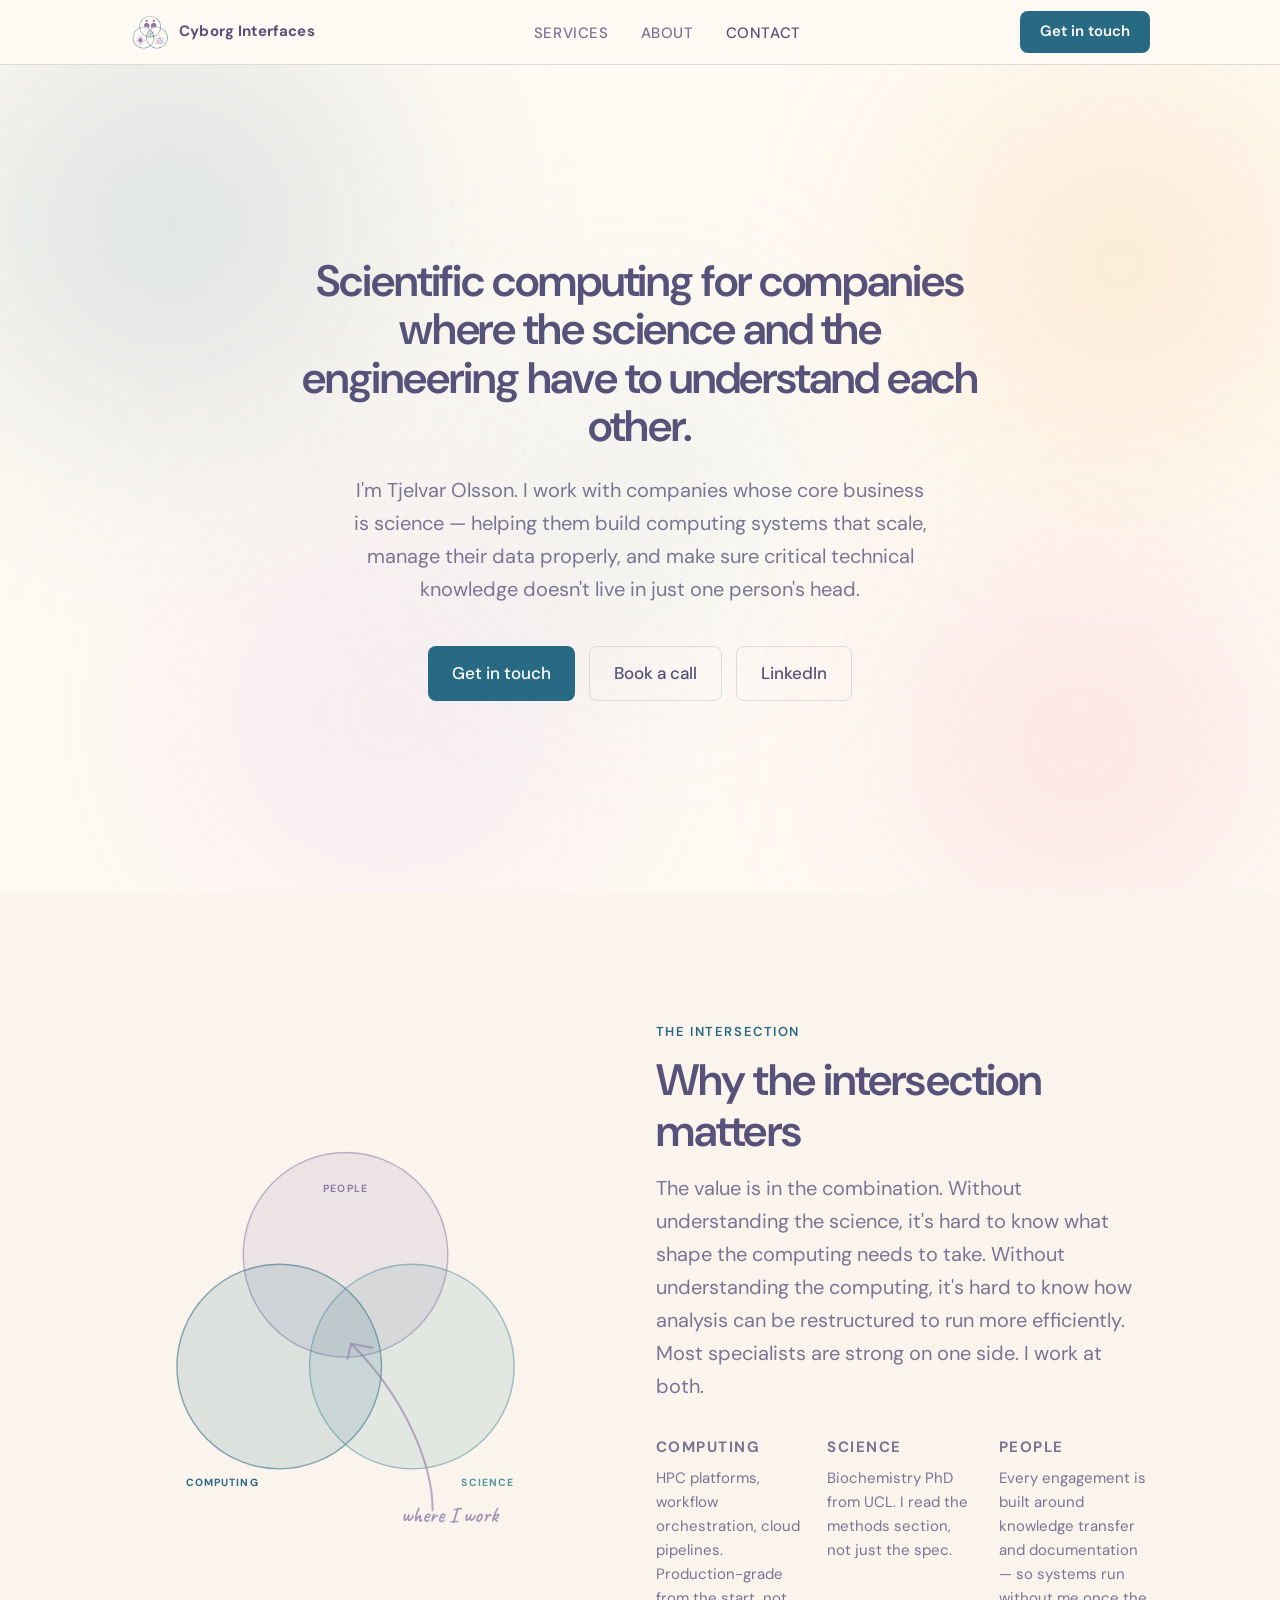
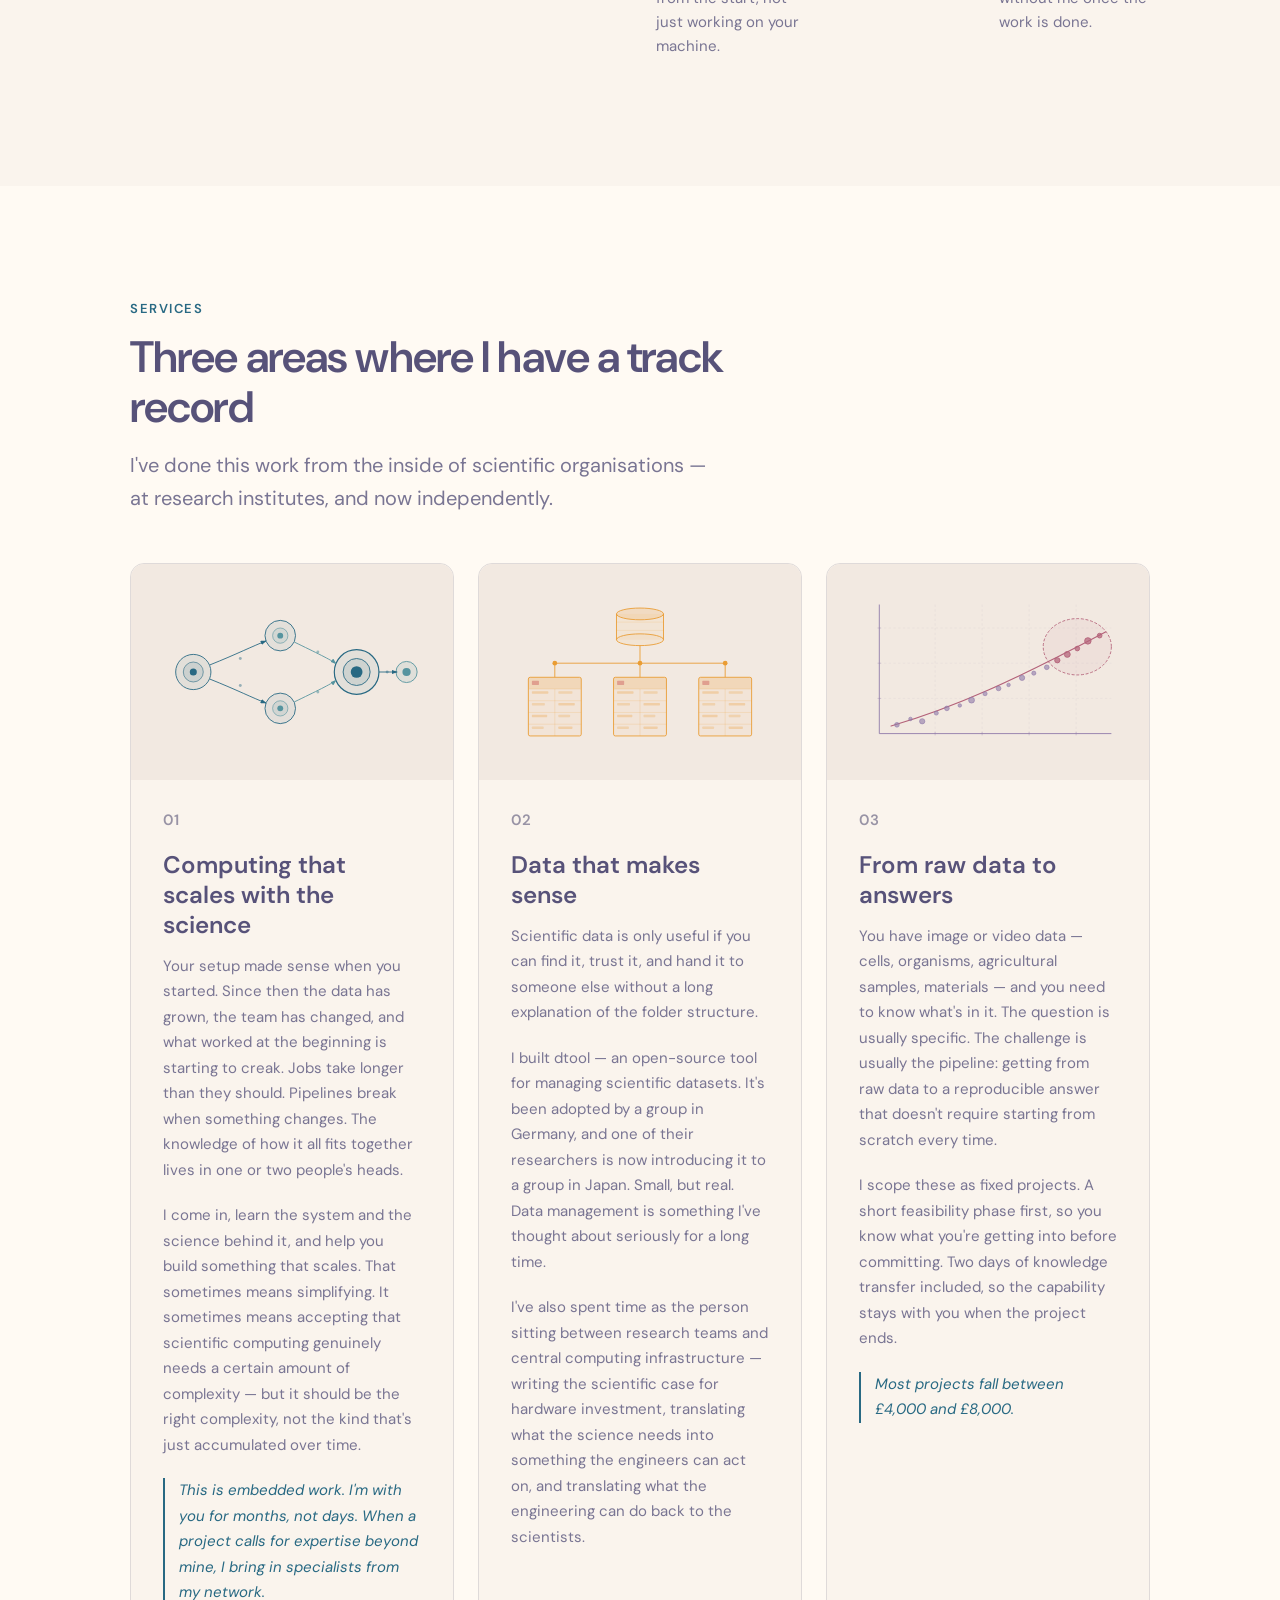
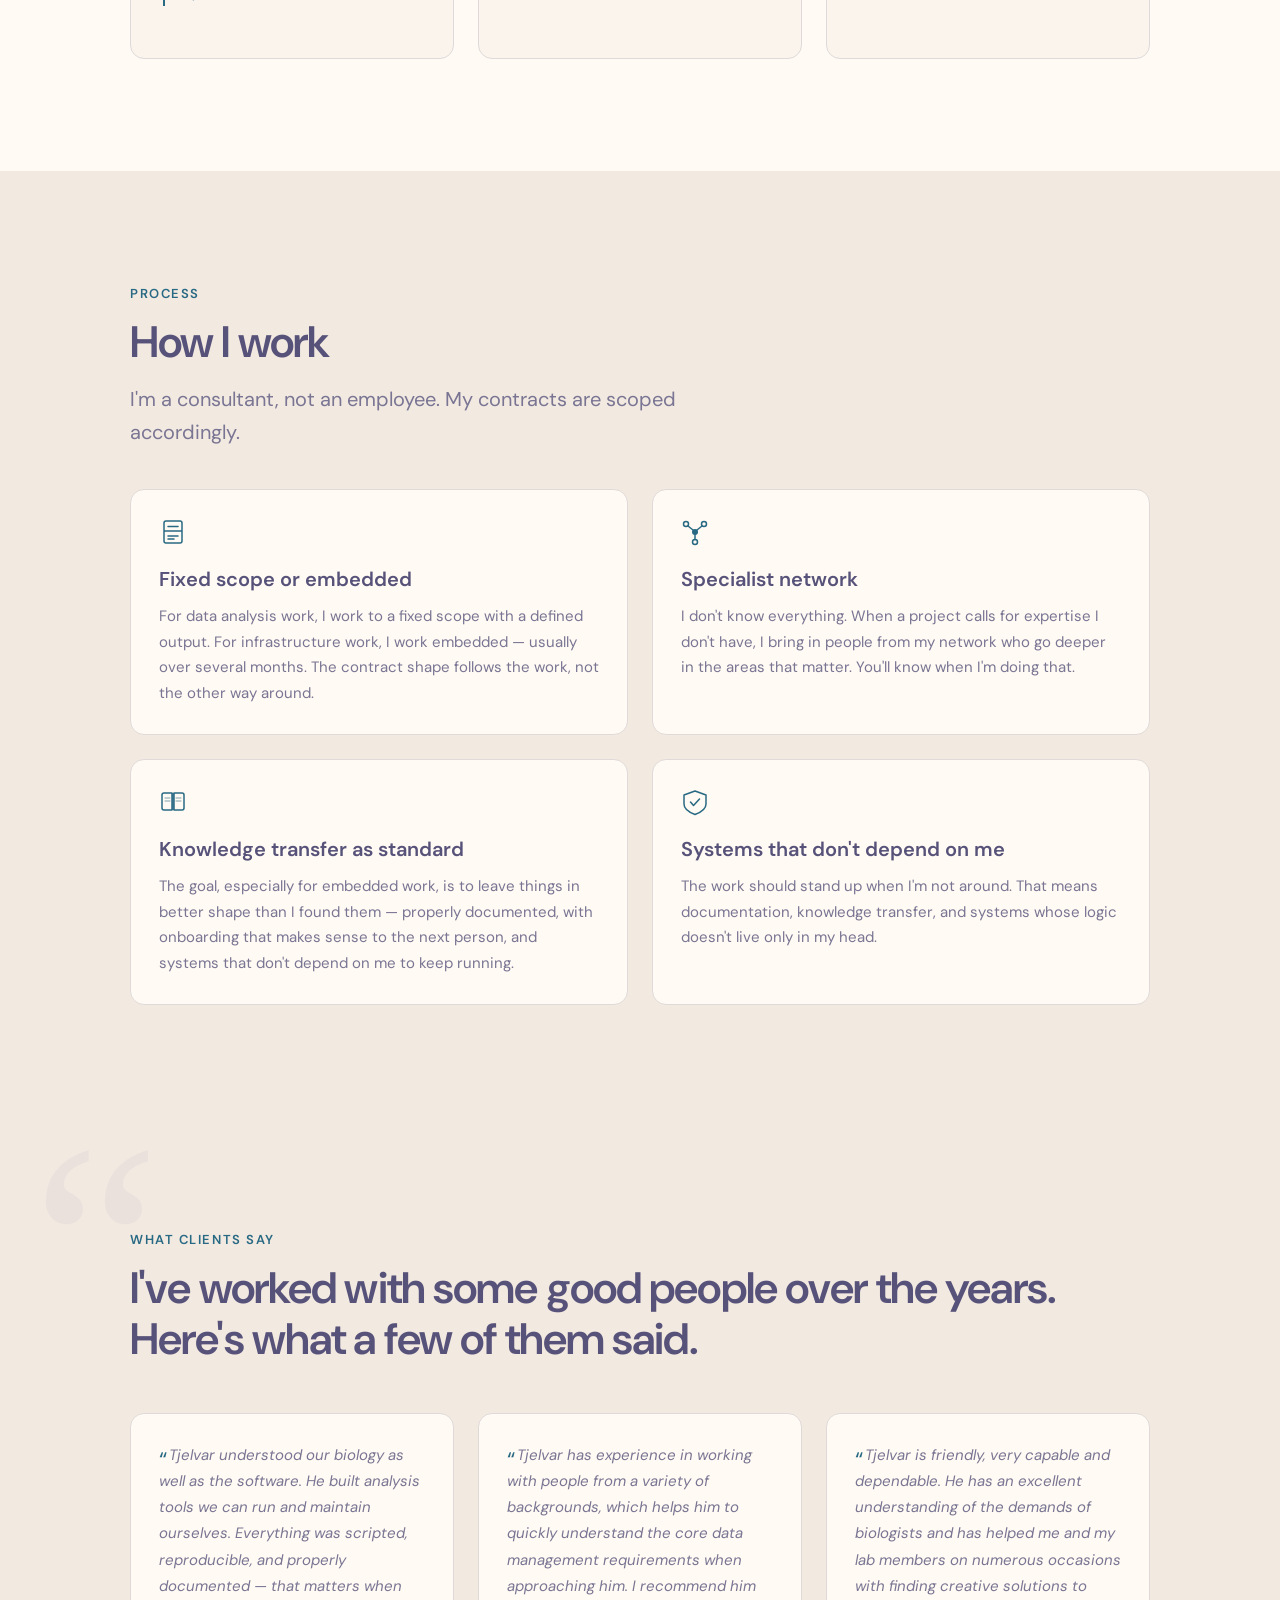
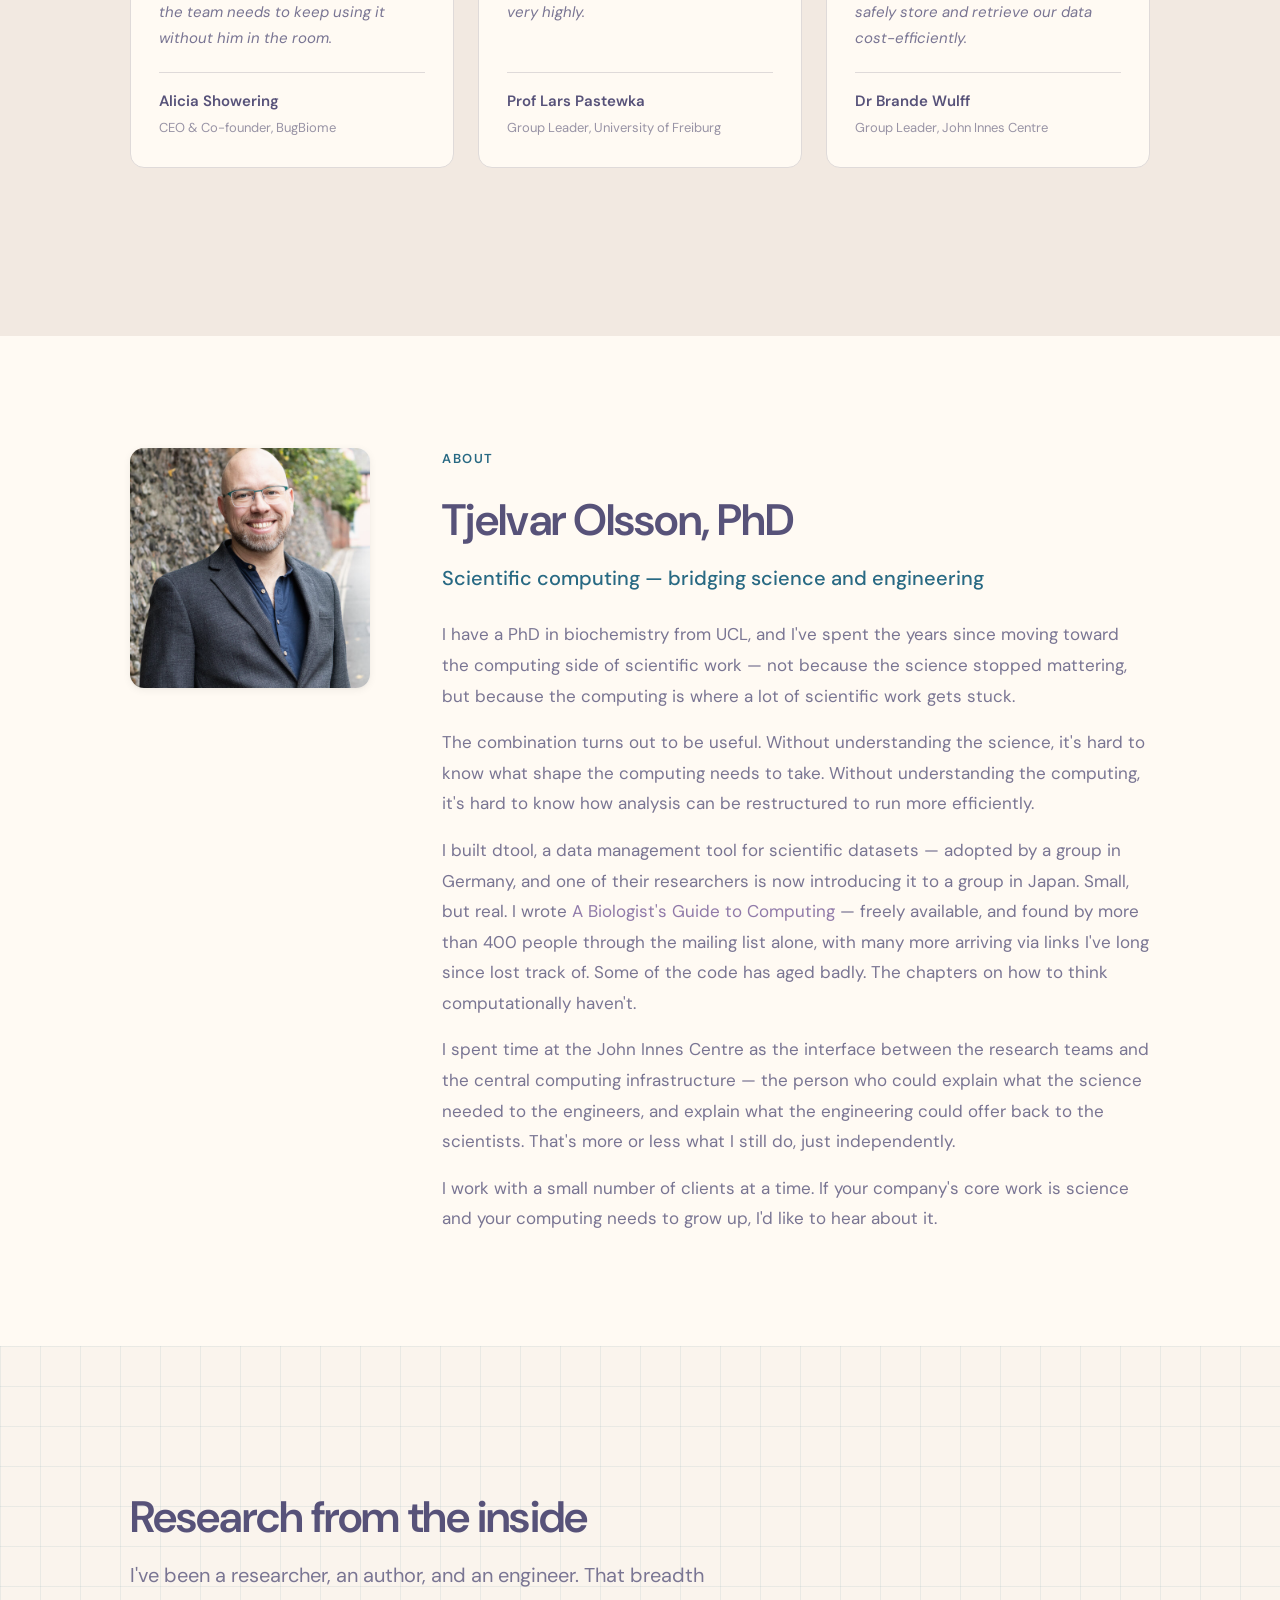
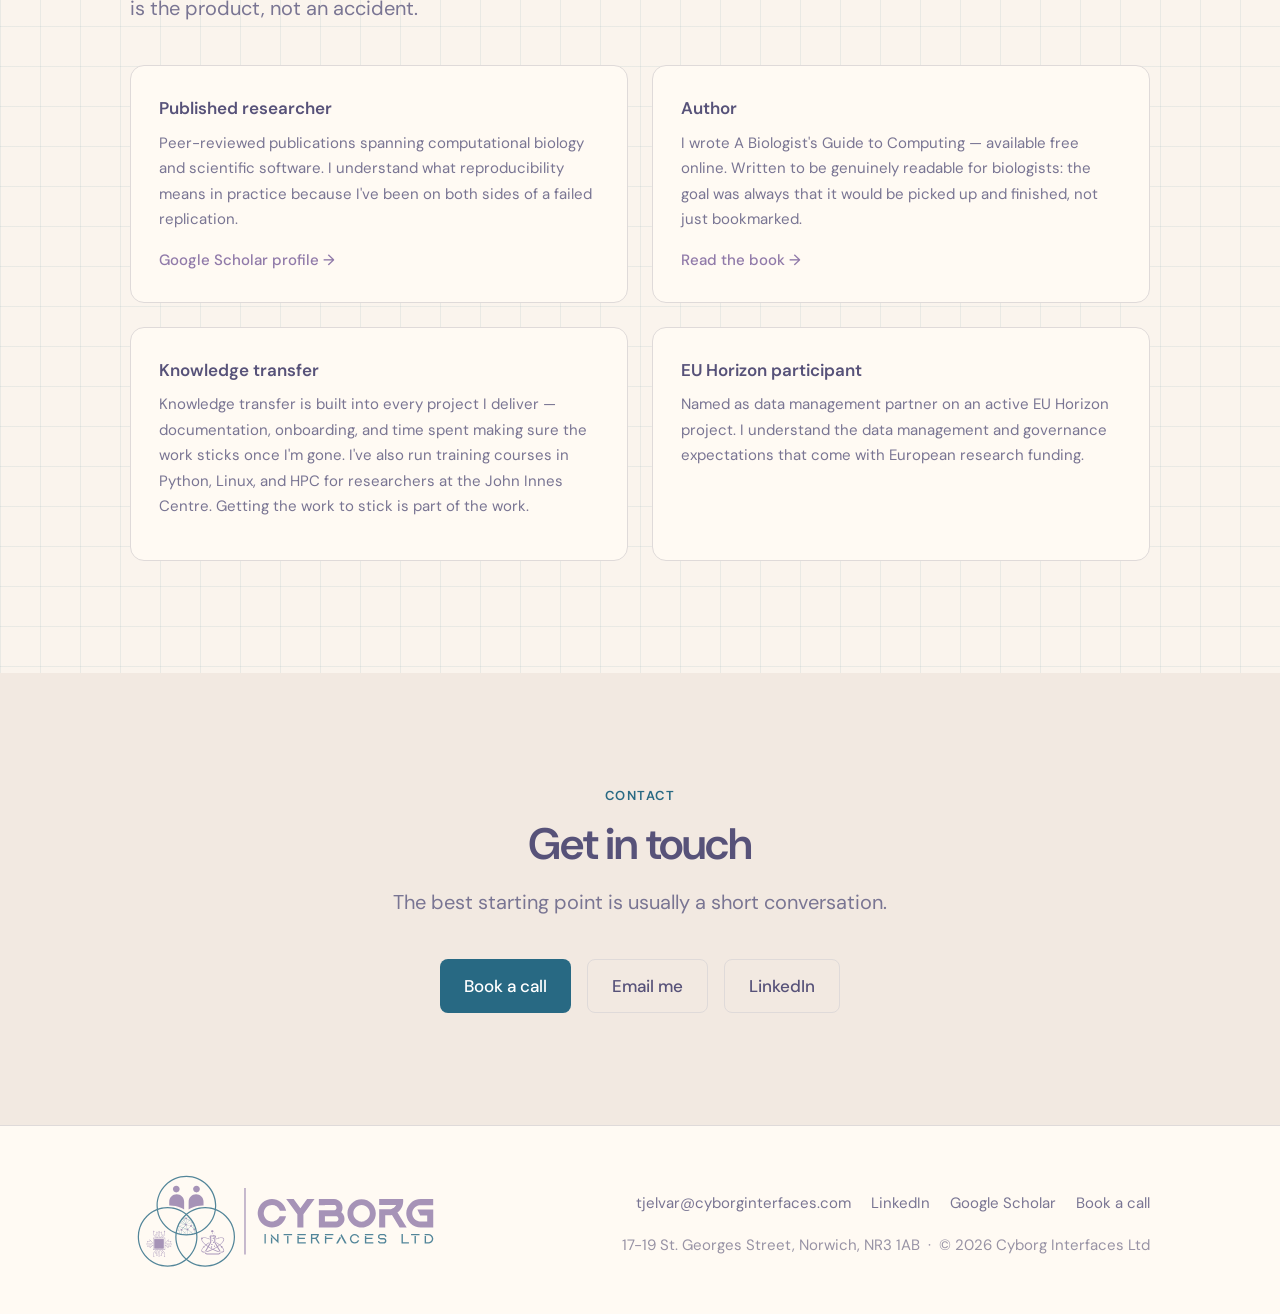
==== site/index.html @ 64146c79 "Initial commit: Cyborg Interfaces website" ====
<!DOCTYPE html>
<html lang="en">
<head>
  <meta charset="UTF-8">
  <meta name="viewport" content="width=device-width, initial-scale=1.0">
  <title>Cyborg Interfaces — Tjelvar Olsson</title>
  <meta name="description" content="Scientific computing for companies whose core business is science. I help you build systems that scale, manage your data properly, and keep critical technical knowledge out of just one person&#39;s head.">
  <link rel="stylesheet" href="style.css">
  <link rel="icon" href="assets/favicon.svg" type="image/svg+xml">
  <link rel="icon" href="assets/favicon.ico" sizes="32x32"><!-- ICO fallback for browsers that request /favicon.ico -->

  <!-- Gradient mesh hero styles -->
  <style>
    /* ── Blobs ─────────────────────────────────────────────── */
    .blob {
      position: absolute;
      border-radius: 50%;
      filter: blur(100px);
      opacity: 0.22;
      pointer-events: none;
      will-change: transform;
    }

    @media (prefers-color-scheme: dark) {
      .blob { opacity: 0.48; filter: blur(90px); }
    }

    .blob-pine {
      width: 700px; height: 600px;
      top: -140px; left: -180px;
      background: radial-gradient(circle at center, #31748f 0%, transparent 68%);
      animation: blob-pine 22s ease-in-out infinite;
    }
    .blob-gold {
      width: 600px; height: 560px;
      top: -80px; right: -140px;
      background: radial-gradient(circle at center, #ea9d34 0%, transparent 68%);
      animation: blob-gold 28s ease-in-out infinite;
    }
    .blob-iris {
      width: 660px; height: 600px;
      bottom: -120px; left: 60px;
      background: radial-gradient(circle at center, #c4a7e7 0%, transparent 68%);
      animation: blob-iris 19s ease-in-out infinite;
    }
    .blob-foam {
      width: 500px; height: 460px;
      top: 50%; left: 50%;
      transform: translate(-50%, -50%);
      background: radial-gradient(circle at center, #9ccfd8 0%, transparent 68%);
      animation: blob-foam 15s ease-in-out infinite;
    }
    .blob-love {
      width: 560px; height: 500px;
      bottom: -100px; right: -80px;
      background: radial-gradient(circle at center, #eb6f92 0%, transparent 68%);
      animation: blob-love 32s ease-in-out infinite;
    }

    @keyframes blob-pine {
      0%,100% { transform: translate(  0%,   0%); }
      25%      { transform: translate( 18%,  22%); }
      50%      { transform: translate( 38%,   8%); }
      75%      { transform: translate( 12%,  32%); }
    }
    @keyframes blob-gold {
      0%,100% { transform: translate(  0%,   0%); }
      33%      { transform: translate(-22%,  28%); }
      66%      { transform: translate(  8%,  42%); }
    }
    @keyframes blob-iris {
      0%,100% { transform: translate(  0%,   0%); }
      30%      { transform: translate( 20%, -18%); }
      60%      { transform: translate( 40%, -30%); }
      80%      { transform: translate( 10%, -10%); }
    }
    @keyframes blob-foam {
      0%,100% { transform: translate(-50%, -50%); }
      20%      { transform: translate(-32%, -62%); }
      40%      { transform: translate(-58%, -40%); }
      60%      { transform: translate(-44%, -66%); }
      80%      { transform: translate(-62%, -52%); }
    }
    @keyframes blob-love {
      0%,100% { transform: translate(  0%,   0%); }
      35%      { transform: translate(-28%, -12%); }
      65%      { transform: translate(-10%, -38%); }
    }

    @media (prefers-reduced-motion: reduce) {
      .blob { animation: none; }
    }

    @media (max-width: 600px) {
      .blob { filter: blur(60px); }
      .blob-pine, .blob-gold, .blob-iris,
      .blob-love { width: 360px; height: 320px; }
      .blob-foam  { width: 280px; height: 260px; }
    }

    /* ── Hero layout override: centered, full-height ────────── */
    .hero--mesh {
      min-height: 92vh;
      padding-block: clamp(6rem, 14vw, 10rem);
      display: flex;
      align-items: center;
    }

    .hero--mesh .hero__inner {
      max-width: 680px;
      margin-inline: auto;
      text-align: center;
      position: relative;
      z-index: 1;
    }

    .hero--mesh .hero__heading {
      font-size: var(--text-3xl);
    }

    .hero--mesh .hero__sub {
      margin-inline: auto;
    }

    .hero--mesh .hero__actions {
      justify-content: center;
    }
  </style>
</head>
<body>

  <header class="nav">
    <div class="container">
      <nav class="nav__inner" aria-label="Main navigation">

        <a class="nav__logo" href="#home" aria-label="Cyborg Interfaces — home">
          <picture>
            <source srcset="assets/logo-mark-dark.svg" media="(prefers-color-scheme: dark)">
            <img src="assets/logo-mark-light.svg" alt="" aria-hidden="true" height="36">
          </picture>
          <span class="nav__logo-text">Cyborg Interfaces</span>
        </a>

        <button class="nav__toggle" id="nav-toggle"
                aria-label="Toggle navigation" aria-expanded="false"
                aria-controls="nav-links">
          <span></span><span></span><span></span>
        </button>

        <ul class="nav__links" id="nav-links">
          <li><a href="#services">Services</a></li>
          <li><a href="#about">About</a></li>
          <li><a href="#contact">Contact</a></li>
        </ul>

        <a class="nav__cta" href="mailto:tjelvar@cyborginterfaces.com">Get in touch</a>
      </nav>
    </div>
  </header>

  <main>

    <!-- ── Hero (gradient mesh) ──────────────────────────────── -->
    <section class="hero hero--mesh" id="home">
      <div class="blob blob-pine"  aria-hidden="true"></div>
      <div class="blob blob-gold"  aria-hidden="true"></div>
      <div class="blob blob-iris"  aria-hidden="true"></div>
      <div class="blob blob-foam"  aria-hidden="true"></div>
      <div class="blob blob-love"  aria-hidden="true"></div>

      <div class="container">
        <div class="hero__inner">
          <h1 class="hero__heading">Scientific computing for companies where the science and the engineering have to understand each other.</h1>
          <p class="hero__sub">I&#39;m Tjelvar Olsson. I work with companies whose core business is science — helping them build computing systems that scale, manage their data properly, and make sure critical technical knowledge doesn&#39;t live in just one person&#39;s head.</p>
          <div class="hero__actions">
            <a href="mailto:tjelvar@cyborginterfaces.com" class="btn btn--primary">Get in touch</a>
            <a href="https://calendly.com/tjelvar-olsson/intro-call" class="btn btn--outline">Book a call</a>
            <a href="https://www.linkedin.com/in/tjelvarolsson/" class="btn btn--outline">LinkedIn</a>
          </div>
        </div>
      </div>
    </section>

    <!-- ── Intersection ───────────────────────────────────────── -->
    <section class="intersection" id="why">
      <div class="container">
        <div class="intersection__layout">

          <div class="venn-wrap" data-reveal>
            <svg class="venn" viewBox="0 0 380 415"
                 xmlns="http://www.w3.org/2000/svg" aria-hidden="true">
              <circle cx="180" cy="118" r="108"
                      fill="var(--iris)" fill-opacity="0.14"
                      stroke="var(--iris)" stroke-width="1.5" stroke-opacity="0.55"/>
              <circle cx="110" cy="236" r="108"
                      fill="var(--pine)" fill-opacity="0.14"
                      stroke="var(--pine)" stroke-width="1.5" stroke-opacity="0.55"/>
              <circle cx="250" cy="236" r="108"
                      fill="var(--foam)" fill-opacity="0.14"
                      stroke="var(--foam)" stroke-width="1.5" stroke-opacity="0.55"/>
              <text x="180" y="52" text-anchor="middle"
                    font-family="DM Sans, system-ui, sans-serif"
                    font-size="11" font-weight="700" letter-spacing="0.1em"
                    fill="var(--iris)">PEOPLE</text>
              <text x="50" y="362" text-anchor="middle"
                    font-family="DM Sans, system-ui, sans-serif"
                    font-size="11" font-weight="700" letter-spacing="0.1em"
                    fill="var(--pine)">COMPUTING</text>
              <text x="330" y="362" text-anchor="middle"
                    font-family="DM Sans, system-ui, sans-serif"
                    font-size="11" font-weight="700" letter-spacing="0.1em"
                    fill="var(--foam)">SCIENCE</text>
              <!-- hand-drawn annotation -->
              <text x="290" y="400" text-anchor="middle"
                    font-family="Caveat, cursive" font-size="23" font-weight="600"
                    fill="var(--iris)" opacity="0.8">where I work</text>
              <!-- arrow shaft: cubic bezier from near the text to the intersection -->
              <!-- M = start point (near text), C = two control points then end point (intersection tip) -->
              <path d="M 272,388 C 272,338 242,268 186,212"
                    fill="none" stroke="var(--iris)" stroke-width="2.2"
                    stroke-linecap="round" opacity="0.6"/>
              <!-- arrowhead: single connected stroke, left-wing → tip → right-wing -->
              <!-- tip is the middle point (186,212) — same as shaft end point above -->
              <!-- left wing:  first point  (200,228) — adjust x/y to rotate that wing -->
              <!-- right wing: third point  (172,228) — adjust x/y to rotate that wing -->
              <path d="M 208,216 L 186,212 L 182,228"
                    fill="none" stroke="var(--iris)" stroke-width="2.2"
                    stroke-linecap="round" stroke-linejoin="round" opacity="0.6"/>
            </svg>
          </div>

          <div class="intersection__text">
            <span class="section-label" data-reveal>The intersection</span>
            <h2 class="section-heading" data-reveal data-delay="100">Why the intersection matters</h2>
            <p class="section-sub" data-reveal data-delay="200">The value is in the combination. Without understanding the science, it&#39;s hard to know what shape the computing needs to take. Without understanding the computing, it&#39;s hard to know how analysis can be restructured to run more efficiently. Most specialists are strong on one side. I work at both.</p>
            <div class="circles-grid" data-reveal data-delay="300">
              <div class="circle-item">
                <p class="circle-item__label circle-item__label--computing">Computing</p>
                <p>HPC platforms, workflow orchestration, cloud pipelines. Production-grade from the start, not just working on your machine.</p>
              </div>
              <div class="circle-item">
                <p class="circle-item__label circle-item__label--science">Science</p>
                <p>Biochemistry PhD from UCL. I read the methods section, not just the spec.</p>
              </div>
              <div class="circle-item">
                <p class="circle-item__label circle-item__label--people">People</p>
                <p>Every engagement is built around knowledge transfer and documentation — so systems run without me once the work is done.</p>
              </div>
            </div>
          </div>

        </div>
      </div>
    </section>

    <!-- ── Services: pillars ─────────────────────────────────── -->
    <section class="pillars" id="services">
      <div class="container">
        <div class="pillars__intro">
          <span class="section-label" data-reveal>Services</span>
          <h2 class="section-heading" data-reveal data-delay="100">Three areas where I have a track record</h2>
          <p class="section-sub" data-reveal data-delay="200">I&#39;ve done this work from the inside of scientific organisations — at research institutes, and now independently.</p>
        </div>

        <div class="pillars__grid">
          <div class="pillar-card" data-reveal>
            <div class="pillar-card__illustration" aria-hidden="true">
              <img src="images/pillar-workflows.svg" alt="">
            </div>
            <p class="pillar-card__number">01</p>
            <h3 class="pillar-card__title">Computing that scales with the science</h3>
            <p class="pillar-card__body">Your setup made sense when you started. Since then the data has grown, the team has changed, and what worked at the beginning is starting to creak. Jobs take longer than they should. Pipelines break when something changes. The knowledge of how it all fits together lives in one or two people&#39;s heads.</p>
            <p class="pillar-card__body">I come in, learn the system and the science behind it, and help you build something that scales. That sometimes means simplifying. It sometimes means accepting that scientific computing genuinely needs a certain amount of complexity — but it should be the right complexity, not the kind that&#39;s just accumulated over time.</p>
            <p class="pillar-card__body pillar-card__note">This is embedded work. I&#39;m with you for months, not days. When a project calls for expertise beyond mine, I bring in specialists from my network.</p>
          </div>

          <div class="pillar-card" data-reveal data-delay="100">
            <div class="pillar-card__illustration" aria-hidden="true">
              <img src="images/pillar-data.svg" alt="">
            </div>
            <p class="pillar-card__number">02</p>
            <h3 class="pillar-card__title">Data that makes sense</h3>
            <p class="pillar-card__body">Scientific data is only useful if you can find it, trust it, and hand it to someone else without a long explanation of the folder structure.</p>
            <p class="pillar-card__body">I built dtool — an open-source tool for managing scientific datasets. It&#39;s been adopted by a group in Germany, and one of their researchers is now introducing it to a group in Japan. Small, but real. Data management is something I&#39;ve thought about seriously for a long time.</p>
            <p class="pillar-card__body">I&#39;ve also spent time as the person sitting between research teams and central computing infrastructure — writing the scientific case for hardware investment, translating what the science needs into something the engineers can act on, and translating what the engineering can do back to the scientists.</p>
          </div>

          <div class="pillar-card" data-reveal data-delay="200">
            <div class="pillar-card__illustration" aria-hidden="true">
              <img src="images/pillar-analysis.svg" alt="">
            </div>
            <p class="pillar-card__number">03</p>
            <h3 class="pillar-card__title">From raw data to answers</h3>
            <p class="pillar-card__body">You have image or video data — cells, organisms, agricultural samples, materials — and you need to know what&#39;s in it. The question is usually specific. The challenge is usually the pipeline: getting from raw data to a reproducible answer that doesn&#39;t require starting from scratch every time.</p>
            <p class="pillar-card__body">I scope these as fixed projects. A short feasibility phase first, so you know what you&#39;re getting into before committing. Two days of knowledge transfer included, so the capability stays with you when the project ends.</p>
            <p class="pillar-card__body pillar-card__note">Most projects fall between £4,000 and £8,000.</p>
          </div>
        </div>
      </div>
    </section>

    <!-- ── How I work ─────────────────────────────────────────── -->
    <section class="how-i-work">
      <div class="container">
        <span class="section-label" data-reveal>Process</span>
        <h2 class="section-heading" data-reveal data-delay="100">How I work</h2>
        <p class="section-sub" data-reveal data-delay="150">I&#39;m a consultant, not an employee. My contracts are scoped accordingly.</p>
        <div class="how-i-work__grid">
          <div class="work-item" data-reveal>
            <svg class="work-item__icon" viewBox="0 0 28 28" xmlns="http://www.w3.org/2000/svg" aria-hidden="true">
              <rect x="5" y="3" width="18" height="22" rx="2" fill="none" stroke="currentColor" stroke-width="1.5"/>
              <line x1="5" y1="13" x2="23" y2="13" stroke="currentColor" stroke-width="1.5"/>
              <line x1="9" y1="8.5" x2="19" y2="8.5" stroke="currentColor" stroke-width="1.5" stroke-linecap="round"/>
              <line x1="9" y1="18" x2="19" y2="18" stroke="currentColor" stroke-width="1.5" stroke-linecap="round"/>
              <line x1="9" y1="21" x2="15" y2="21" stroke="currentColor" stroke-width="1.5" stroke-linecap="round"/>
            </svg>
            <h3 class="work-item__title">Fixed scope or embedded</h3>
            <p>For data analysis work, I work to a fixed scope with a defined output. For infrastructure work, I work embedded — usually over several months. The contract shape follows the work, not the other way around.</p>
          </div>
          <div class="work-item" data-reveal data-delay="100">
            <svg class="work-item__icon" viewBox="0 0 28 28" xmlns="http://www.w3.org/2000/svg" aria-hidden="true">
              <circle cx="14" cy="14" r="3" fill="currentColor"/>
              <circle cx="5" cy="6" r="2.5" fill="none" stroke="currentColor" stroke-width="1.5"/>
              <circle cx="23" cy="6" r="2.5" fill="none" stroke="currentColor" stroke-width="1.5"/>
              <circle cx="14" cy="24" r="2.5" fill="none" stroke="currentColor" stroke-width="1.5"/>
              <line x1="7" y1="8" x2="12" y2="12" stroke="currentColor" stroke-width="1.5" stroke-linecap="round"/>
              <line x1="21" y1="8" x2="16" y2="12" stroke="currentColor" stroke-width="1.5" stroke-linecap="round"/>
              <line x1="14" y1="17" x2="14" y2="21.5" stroke="currentColor" stroke-width="1.5" stroke-linecap="round"/>
            </svg>
            <h3 class="work-item__title">Specialist network</h3>
            <p>I don&#39;t know everything. When a project calls for expertise I don&#39;t have, I bring in people from my network who go deeper in the areas that matter. You&#39;ll know when I&#39;m doing that.</p>
          </div>
          <div class="work-item" data-reveal data-delay="200">
            <svg class="work-item__icon" viewBox="0 0 28 28" xmlns="http://www.w3.org/2000/svg" aria-hidden="true">
              <path d="M3 7C3 5.9 3.9 5 5 5L13 5L13 22L5 22C3.9 22 3 21.1 3 20Z" fill="none" stroke="currentColor" stroke-width="1.5" stroke-linejoin="round"/>
              <path d="M15 5L23 5C24.1 5 25 5.9 25 7L25 20C25 21.1 24.1 22 23 22L15 22Z" fill="none" stroke="currentColor" stroke-width="1.5" stroke-linejoin="round"/>
              <line x1="14" y1="5" x2="14" y2="22" stroke="currentColor" stroke-width="1.5"/>
              <line x1="6" y1="10" x2="11" y2="10" stroke="currentColor" stroke-width="1" stroke-linecap="round" opacity="0.6"/>
              <line x1="6" y1="13" x2="11" y2="13" stroke="currentColor" stroke-width="1" stroke-linecap="round" opacity="0.6"/>
              <line x1="17" y1="10" x2="22" y2="10" stroke="currentColor" stroke-width="1" stroke-linecap="round" opacity="0.6"/>
              <line x1="17" y1="13" x2="22" y2="13" stroke="currentColor" stroke-width="1" stroke-linecap="round" opacity="0.6"/>
            </svg>
            <h3 class="work-item__title">Knowledge transfer as standard</h3>
            <p>The goal, especially for embedded work, is to leave things in better shape than I found them — properly documented, with onboarding that makes sense to the next person, and systems that don&#39;t depend on me to keep running.</p>
          </div>
          <div class="work-item" data-reveal data-delay="300">
            <svg class="work-item__icon" viewBox="0 0 28 28" xmlns="http://www.w3.org/2000/svg" aria-hidden="true">
              <path d="M14 3L25 7L25 16C25 21 19.5 24.5 14 26.5C8.5 24.5 3 21 3 16L3 7Z" fill="none" stroke="currentColor" stroke-width="1.5" stroke-linejoin="round"/>
              <path d="M9.5 14L12.5 17.5L18.5 11" fill="none" stroke="currentColor" stroke-width="1.5" stroke-linecap="round" stroke-linejoin="round"/>
            </svg>
            <h3 class="work-item__title">Systems that don&#39;t depend on me</h3>
            <p>The work should stand up when I&#39;m not around. That means documentation, knowledge transfer, and systems whose logic doesn&#39;t live only in my head.</p>
          </div>
        </div>
      </div>
    </section>

    <!-- ── Testimonials ───────────────────────────────────────── -->
    <section class="testimonials" id="testimonials">
      <div class="container">
        <span class="section-label" data-reveal>What clients say</span>
        <h2 class="section-heading" data-reveal data-delay="100">I&#39;ve worked with some good people over the years. Here&#39;s what a few of them said.</h2>

        <div class="testimonials__grid">
          <div class="testimonial-card" data-reveal>
            <p class="testimonial-card__quote">Tjelvar understood our biology as well as the software. He built analysis tools we can run and maintain ourselves. Everything was scripted, reproducible, and properly documented — that matters when the team needs to keep using it without him in the room.</p>
            <div class="testimonial-card__attribution">
              <strong>Alicia Showering</strong>
              <span>CEO &amp; Co-founder, BugBiome</span>
            </div>
          </div>
          <div class="testimonial-card" data-reveal data-delay="100">
            <p class="testimonial-card__quote">Tjelvar has experience in working with people from a variety of backgrounds, which helps him to quickly understand the core data management requirements when approaching him. I recommend him very highly.</p>
            <div class="testimonial-card__attribution">
              <strong>Prof Lars Pastewka</strong>
              <span>Group Leader, University of Freiburg</span>
            </div>
          </div>
          <div class="testimonial-card" data-reveal data-delay="200">
            <p class="testimonial-card__quote">Tjelvar is friendly, very capable and dependable. He has an excellent understanding of the demands of biologists and has helped me and my lab members on numerous occasions with finding creative solutions to safely store and retrieve our data cost-efficiently.</p>
            <div class="testimonial-card__attribution">
              <strong>Dr Brande Wulff</strong>
              <span>Group Leader, John Innes Centre</span>
            </div>
          </div>
        </div>

      </div>
    </section>

    <!-- ── About ─────────────────────────────────────────────── -->
    <section class="about-intro" id="about">
      <div class="container">
        <div class="about-intro__layout">

          <div class="about-intro__photo-wrap" data-reveal>
            <img class="about-intro__photo"
                 src="assets/tjelvar.jpg"
                 alt="Tjelvar Olsson">
          </div>

          <div>
            <span class="section-label" data-reveal>About</span>
            <h2 class="about-intro__name" data-reveal data-delay="50">Tjelvar Olsson, PhD</h2>
            <p class="about-intro__role" data-reveal data-delay="100">Scientific computing — bridging science and engineering</p>
            <div class="about-intro__bio">
              <p data-reveal data-delay="150">I have a PhD in biochemistry from UCL, and I&#39;ve spent the years since moving toward the computing side of scientific work — not because the science stopped mattering, but because the computing is where a lot of scientific work gets stuck.</p>
              <p data-reveal data-delay="200">The combination turns out to be useful. Without understanding the science, it&#39;s hard to know what shape the computing needs to take. Without understanding the computing, it&#39;s hard to know how analysis can be restructured to run more efficiently.</p>
              <p data-reveal data-delay="250">I built dtool, a data management tool for scientific datasets — adopted by a group in Germany, and one of their researchers is now introducing it to a group in Japan. Small, but real. I wrote <a href="http://book.biologistsguide2computing.com/" target="_blank" rel="noopener">A Biologist's Guide to Computing</a> — freely available, and found by more than 400 people through the mailing list alone, with many more arriving via links I've long since lost track of. Some of the code has aged badly. The chapters on how to think computationally haven't.</p>
              <p data-reveal data-delay="300">I spent time at the John Innes Centre as the interface between the research teams and the central computing infrastructure — the person who could explain what the science needed to the engineers, and explain what the engineering could offer back to the scientists. That&#39;s more or less what I still do, just independently.</p>
              <p data-reveal data-delay="350">I work with a small number of clients at a time. If your company&#39;s core work is science and your computing needs to grow up, I&#39;d like to hear about it.</p>
            </div>
          </div>

        </div>
      </div>
    </section>

    <!-- ── Depth signals ──────────────────────────────────────── -->
    <section class="depth-signals">
      <div class="container">
        <span class="section-label" data-reveal>Background</span>
        <h2 class="section-heading" data-reveal data-delay="100">Research from the inside</h2>
        <p class="section-sub" data-reveal data-delay="200">I&#39;ve been a researcher, an author, and an engineer. That breadth is the product, not an accident.</p>

        <div class="signals-grid">
          <div class="signal-item" data-reveal>
            <h3 class="signal-item__title">Published researcher</h3>
            <p>Peer-reviewed publications spanning computational biology and scientific software. I understand what reproducibility means in practice because I&#39;ve been on both sides of a failed replication.</p>
            <a href="https://scholar.google.com/citations?user=C6zQlvoAAAAJ&amp;hl=en"
               target="_blank" rel="noopener">Google Scholar profile →</a>
          </div>

          <div class="signal-item" data-reveal data-delay="100">
            <h3 class="signal-item__title">Author</h3>
            <p>I wrote A Biologist&#39;s Guide to Computing — available free online. Written to be genuinely readable for biologists: the goal was always that it would be picked up and finished, not just bookmarked.</p>
            <a href="http://book.biologistsguide2computing.com/"
               target="_blank" rel="noopener">Read the book →</a>
          </div>

          <div class="signal-item" data-reveal data-delay="200">
            <h3 class="signal-item__title">Knowledge transfer</h3>
            <p>Knowledge transfer is built into every project I deliver — documentation, onboarding, and time spent making sure the work sticks once I&#39;m gone. I&#39;ve also run training courses in Python, Linux, and HPC for researchers at the John Innes Centre. Getting the work to stick is part of the work.</p>
          </div>

          <div class="signal-item" data-reveal data-delay="300">
            <h3 class="signal-item__title">EU Horizon participant</h3>
            <p>Named as data management partner on an active EU Horizon project. I understand the data management and governance expectations that come with European research funding.</p>
          </div>
        </div>
      </div>
    </section>

    <!-- ── Contact ────────────────────────────────────────────── -->
    <section class="contact-section" id="contact">
      <div class="container">
        <span class="section-label" data-reveal>Contact</span>
        <h2 class="section-heading" data-reveal data-delay="100">Get in touch</h2>
        <p class="section-sub" data-reveal data-delay="200">The best starting point is usually a short conversation.</p>
        <div class="contact-section__actions" data-reveal data-delay="300">
          <a href="https://calendly.com/tjelvar-olsson/intro-call" class="btn btn--primary">Book a call</a>
          <a href="mailto:tjelvar@cyborginterfaces.com" class="btn btn--outline">Email me</a>
          <a href="https://www.linkedin.com/in/tjelvarolsson/" class="btn btn--outline">LinkedIn</a>
        </div>
      </div>
    </section>

  </main>

  <footer class="footer">
    <div class="container">
      <div class="footer__inner">
        <div class="footer__brand">
          <picture>
            <source srcset="assets/logo-dark.svg" media="(prefers-color-scheme: dark)">
            <img src="assets/logo-light.svg" alt="Cyborg Interfaces Ltd">
          </picture>
        </div>
        <div class="footer__right">
          <div class="footer__contact">
            <a href="mailto:tjelvar@cyborginterfaces.com">tjelvar@cyborginterfaces.com</a>
            <a href="https://www.linkedin.com/in/tjelvarolsson/" target="_blank" rel="noopener">LinkedIn</a>
            <a href="https://scholar.google.com/citations?user=C6zQlvoAAAAJ&hl=en" target="_blank" rel="noopener">Google Scholar</a>
            <a href="https://calendly.com/tjelvar-olsson/intro-call" target="_blank" rel="noopener">Book a call</a>
          </div>
          <p class="footer__meta">17-19 St. Georges Street, Norwich, NR3 1AB &nbsp;&middot;&nbsp; &copy; 2026 Cyborg Interfaces Ltd</p>
        </div>
      </div>
    </div>
  </footer>

  <noscript>
    <style>[data-reveal] { opacity: 1 !important; transform: none !important; }</style>
  </noscript>
  <script src="main.js"></script>
</body>
</html>
---- site/style.css ----
@import url('https://fonts.googleapis.com/css2?family=Caveat:wght@400;600&family=DM+Sans:ital,opsz,wght@0,9..40,300;0,9..40,400;0,9..40,500;0,9..40,600;1,9..40,400&display=swap');

/* ── Design tokens ─────────────────────────────────────── */

:root {
  /* Rosé Pine Dawn */
  --bg:       #faf4ed;
  --surface:  #fffaf3;
  --overlay:  #f2e9e1;
  --muted:    #9893a5;
  --subtle:   #797593;
  --text:     #575279;
  --pine:     #286983;
  --foam:     #56949f;
  --iris:     #907aa9;
  --rose:     #d7827a;
  --border:   #dfdad9;

  --font-sans: 'DM Sans', system-ui, -apple-system, sans-serif;

  --text-xs:   clamp(0.75rem,  1.2vw, 0.8125rem);
  --text-sm:   clamp(0.875rem, 1.5vw, 0.9375rem);
  --text-base: clamp(1rem,     1.8vw, 1.0625rem);
  --text-lg:   clamp(1.125rem, 2.2vw, 1.25rem);
  --text-xl:   clamp(1.25rem,  2.8vw, 1.5rem);
  --text-2xl:  clamp(1.5rem,   3.5vw, 2rem);
  --text-3xl:  clamp(1.875rem, 4.5vw, 2.75rem);
  --text-4xl:  clamp(2.25rem,  6vw,   4rem);

  --radius-sm: 4px;
  --radius:    8px;
  --radius-lg: 14px;

  --shadow:       0 2px 8px rgba(0,0,0,0.06), 0 1px 3px rgba(0,0,0,0.04);
  --shadow-hover: 0 8px 24px rgba(0,0,0,0.1), 0 3px 8px rgba(0,0,0,0.06);
  --ease: 200ms ease;
}

@media (prefers-color-scheme: dark) {
  :root {
    /* Rosé Pine Main */
    --bg:       #191724;
    --surface:  #1f1d2e;
    --overlay:  #26233a;
    --muted:    #6e6a86;
    --subtle:   #908caa;
    --text:     #e0def4;
    --pine:     #31748f;
    --foam:     #9ccfd8;
    --iris:     #c4a7e7;
    --rose:     #ebbcba;
    --border:   #403d52;

    --shadow:       0 2px 8px rgba(0,0,0,0.3),  0 1px 3px rgba(0,0,0,0.2);
    --shadow-hover: 0 8px 24px rgba(0,0,0,0.4), 0 3px 8px rgba(0,0,0,0.3);
  }

  .depth-signals {
    background-image:
      linear-gradient(rgba(49, 116, 143, 0.22) 1px, transparent 1px),
      linear-gradient(90deg, rgba(49, 116, 143, 0.22) 1px, transparent 1px);
  }
}

/* ── Reset ─────────────────────────────────────────────── */

*, *::before, *::after { box-sizing: border-box; margin: 0; padding: 0; }

html { scroll-behavior: smooth; -webkit-text-size-adjust: 100%; }

body {
  font-family: var(--font-sans);
  font-size: var(--text-base);
  line-height: 1.7;
  color: var(--text);
  background: var(--bg);
  -webkit-font-smoothing: antialiased;
}

img, svg { display: block; max-width: 100%; }
a { color: var(--iris); text-decoration: none; }
a:hover { text-decoration: underline; }

/* ── Layout ────────────────────────────────────────────── */

.container {
  width: 100%;
  max-width: 1100px;
  margin: 0 auto;
  padding-inline: clamp(1.25rem, 5vw, 2.5rem);
}

section { padding-block: clamp(4rem, 10vw, 7rem); }

/* ── Navigation ────────────────────────────────────────── */

.nav {
  position: sticky;
  top: 0;
  z-index: 100;
  background: var(--surface);
  border-bottom: 1px solid var(--border);
  backdrop-filter: blur(12px);
  -webkit-backdrop-filter: blur(12px);
}

.nav__inner {
  display: flex;
  align-items: center;
  justify-content: space-between;
  height: 4rem;
  gap: 2rem;
}

.nav__logo {
  display: flex;
  align-items: center;
  gap: 0.6rem;
  flex-shrink: 0;
  text-decoration: none;
}
.nav__logo img { height: 36px; width: auto; }

.nav__logo-text {
  font-size: var(--text-sm);
  font-weight: 700;
  letter-spacing: 0.01em;
  color: var(--text);
  white-space: nowrap;
}

.nav__logo:hover .nav__logo-text { color: var(--pine); text-decoration: none; }

.nav__links {
  display: flex;
  align-items: center;
  gap: 2rem;
  list-style: none;
}

.nav__links a {
  color: var(--subtle);
  font-size: var(--text-sm);
  font-weight: 500;
  letter-spacing: 0.04em;
  text-transform: uppercase;
  transition: color var(--ease);
}

.nav__links a:hover { color: var(--text); text-decoration: none; }
.nav__links a[aria-current="page"] { color: var(--text); }

.nav__cta {
  padding: 0.5rem 1.25rem;
  background: var(--pine);
  color: #fff !important;
  border-radius: var(--radius);
  font-size: var(--text-sm) !important;
  font-weight: 600 !important;
  letter-spacing: 0 !important;
  text-transform: none !important;
  transition: background var(--ease), transform var(--ease) !important;
}

.nav__cta:hover {
  background: var(--iris);
  transform: translateY(-1px);
  text-decoration: none !important;
}

.nav__toggle {
  display: none;
  flex-direction: column;
  justify-content: center;
  gap: 5px;
  width: 2rem;
  height: 2rem;
  background: none;
  border: none;
  cursor: pointer;
  padding: 0;
}

.nav__toggle span {
  display: block;
  height: 2px;
  background: var(--text);
  border-radius: 2px;
  transition: transform var(--ease), opacity var(--ease);
}

/* ── Buttons ───────────────────────────────────────────── */

.btn {
  display: inline-flex;
  align-items: center;
  gap: 0.4rem;
  padding: 0.75rem 1.5rem;
  border-radius: var(--radius);
  font-family: var(--font-sans);
  font-size: var(--text-base);
  font-weight: 500;
  cursor: pointer;
  text-decoration: none;
  transition: background var(--ease), transform var(--ease),
              box-shadow var(--ease), border-color var(--ease), color var(--ease);
}

.btn:hover { transform: translateY(-2px); text-decoration: none; }

.btn--primary { background: var(--pine); color: #fff; }
.btn--primary:hover { background: var(--iris); box-shadow: var(--shadow-hover); color: #fff; }

.btn--outline { background: transparent; color: var(--text); border: 1.5px solid var(--border); }
.btn--outline:hover { border-color: var(--iris); color: var(--iris); box-shadow: var(--shadow-hover); }

/* ── Section labels & headings ─────────────────────────── */

.section-label {
  display: block;
  font-size: var(--text-xs);
  font-weight: 600;
  letter-spacing: 0.12em;
  text-transform: uppercase;
  color: var(--pine);
  margin-bottom: 0.75rem;
}

.section-heading {
  font-size: var(--text-3xl);
  font-weight: 600;
  letter-spacing: -0.02em;
  line-height: 1.15;
  color: var(--text);
  margin-bottom: 1rem;
}

.section-sub {
  font-size: var(--text-lg);
  color: var(--subtle);
  max-width: 580px;
  line-height: 1.65;
}

/* ── Hero ──────────────────────────────────────────────── */

.hero {
  position: relative;
  padding-block: clamp(5rem, 14vw, 9rem);
  background: var(--surface);
  overflow: hidden;
}

.hero__bg {
  position: absolute;
  top: 0;
  right: 0;
  bottom: 0;
  width: 45%;
  display: flex;
  align-items: center;
  justify-content: flex-end;
  pointer-events: none;
  overflow: hidden;
  padding-right: 4%;
}

.hero__bg svg {
  width: 100%;
  max-width: 380px;
  height: auto;
}

.hero__inner { position: relative; max-width: 760px; }

.hero__label {
  display: inline-block;
  font-size: var(--text-xs);
  font-weight: 600;
  letter-spacing: 0.12em;
  text-transform: uppercase;
  color: var(--pine);
  margin-bottom: 1.25rem;
}

.hero__heading {
  font-size: var(--text-4xl);
  font-weight: 600;
  line-height: 1.1;
  letter-spacing: -0.025em;
  color: var(--text);
  margin-bottom: 1.5rem;
}

.hero__sub {
  font-size: var(--text-lg);
  color: var(--subtle);
  max-width: 580px;
  line-height: 1.65;
  margin-bottom: 2.5rem;
}

.hero__actions { display: flex; flex-wrap: wrap; gap: 0.875rem; }

/* ── Intersection section ──────────────────────────────── */

.intersection { background: var(--bg); }

.intersection__layout {
  display: grid;
  grid-template-columns: 1fr 1.1fr;
  gap: clamp(2rem, 6vw, 5rem);
  align-items: center;
}

.venn-wrap { display: flex; justify-content: center; align-items: center; }

.venn { width: 100%; max-width: 360px; }

.intersection__text { padding-block: 1rem; }

.circles-grid {
  display: grid;
  grid-template-columns: repeat(3, 1fr);
  gap: 1.25rem;
  margin-top: 2rem;
}

.circle-item__label {
  font-size: var(--text-xs);
  font-weight: 700;
  letter-spacing: 0.1em;
  text-transform: uppercase;
  margin-bottom: 0.4rem;
}

.circle-item__label--computing { color: var(--pine); }
.circle-item__label--science   { color: var(--foam); }
.circle-item__label--people    { color: var(--iris); }

.circle-item p {
  font-size: var(--text-sm);
  color: var(--subtle);
  line-height: 1.6;
}

/* ── Pillars ───────────────────────────────────────────── */

.pillars { background: var(--surface); }

.pillars__intro { max-width: 600px; margin-bottom: 3rem; }

.pillars__grid {
  display: grid;
  grid-template-columns: repeat(3, 1fr);
  gap: 1.5rem;
}

.pillar-card {
  background: var(--bg);
  border: 1px solid var(--border);
  border-radius: var(--radius-lg);
  padding: 2rem;
  transition: transform var(--ease), box-shadow var(--ease), border-color var(--ease);
}

.pillar-card:hover {
  transform: translateY(-4px);
  box-shadow: var(--shadow-hover);
  border-color: var(--iris);
}

.pillar-card__illustration {
  margin: -2rem -2rem 1.75rem;
  border-radius: var(--radius-lg) var(--radius-lg) 0 0;
  overflow: hidden;
  background: var(--overlay);
}

.pillar-card__illustration img {
  width: 100%;
  height: auto;
  display: block;
  padding: 1.25rem;
}

.pillar-card__number {
  font-size: var(--text-sm);
  font-weight: 600;
  color: var(--muted);
  letter-spacing: 0.06em;
  margin-bottom: 1rem;
}

.pillar-card__title {
  font-size: var(--text-xl);
  font-weight: 600;
  color: var(--text);
  margin-bottom: 0.875rem;
  line-height: 1.25;
}

.pillar-card__body {
  font-size: var(--text-sm);
  color: var(--subtle);
  line-height: 1.7;
  margin-bottom: 1.25rem;
}

.pillar-card__proof {
  font-size: var(--text-sm);
  color: var(--pine);
  font-style: italic;
  line-height: 1.55;
  padding-left: 0.875rem;
  border-left: 2px solid var(--pine);
  margin-bottom: 1.5rem;
}

.pillar-card__link {
  display: inline-flex;
  align-items: center;
  gap: 0.3rem;
  font-size: var(--text-sm);
  font-weight: 500;
  color: var(--iris);
  transition: gap var(--ease);
}

.pillar-card__link:hover { gap: 0.55rem; text-decoration: none; }

/* ── Proof strip ───────────────────────────────────────── */

.proof { background: var(--overlay); }

.proof__quote-wrap {
  max-width: 700px;
  margin: 0 auto 3rem;
  text-align: center;
}

.proof__quote {
  font-size: var(--text-xl);
  font-weight: 400;
  font-style: italic;
  color: var(--text);
  line-height: 1.65;
  margin-bottom: 1.5rem;
}

.proof__quote::before { content: '\201C'; }
.proof__quote::after  { content: '\201D'; }

.proof__attribution {
  font-size: var(--text-sm);
  font-weight: 500;
  color: var(--subtle);
}

.proof__attribution strong { color: var(--text); font-weight: 600; }

.proof__rule {
  width: 3rem;
  height: 1px;
  background: var(--border);
  margin: 0 auto 2.5rem;
}

.proof__credentials {
  display: flex;
  flex-wrap: wrap;
  justify-content: center;
  gap: 1rem 3rem;
}

.proof__cred { text-align: center; }

.proof__cred-value {
  display: block;
  font-size: var(--text-2xl);
  font-weight: 600;
  color: var(--pine);
}

.proof__cred-label {
  font-size: var(--text-sm);
  color: var(--subtle);
}

/* ── Footer ────────────────────────────────────────────── */

.footer {
  background: var(--surface);
  border-top: 1px solid var(--border);
  padding-block: 2.5rem;
}

.footer__inner {
  display: flex;
  align-items: flex-start;
  justify-content: space-between;
  gap: 2rem;
}

.footer__right {
  display: flex;
  flex-direction: column;
  align-items: flex-end;
  gap: 1rem;
  padding-top: 25px; /* aligns top of CYBORG wordmark with top of link text */
}

.footer__contact { display: flex; flex-wrap: wrap; gap: 1.25rem; justify-content: flex-end; }

.footer__contact a {
  color: var(--subtle);
  font-size: var(--text-sm);
  transition: color var(--ease);
}

.footer__contact a:hover { color: var(--iris); text-decoration: none; }

.footer__meta { font-size: var(--text-sm); color: var(--muted); text-align: right; }

/* ── Page hero (inner pages) ───────────────────────────── */

.page-hero {
  background: var(--surface);
  padding-block: clamp(4rem, 10vw, 7rem);
  border-bottom: 1px solid var(--border);
}

/* ── Services pillars ──────────────────────────────────── */

.services-section { border-bottom: 1px solid var(--border); }
.services-section:nth-child(even) { background: var(--surface); }

.services-section__layout {
  display: grid;
  grid-template-columns: 1fr 1.6fr;
  gap: clamp(2rem, 6vw, 5rem);
  align-items: start;
}

.services-section__number {
  font-size: var(--text-xs);
  font-weight: 700;
  letter-spacing: 0.12em;
  text-transform: uppercase;
  color: var(--pine);
  margin-bottom: 0.5rem;
}

.services-section__title {
  font-size: var(--text-2xl);
  font-weight: 600;
  color: var(--text);
  line-height: 1.2;
}

.services-section__body {
  color: var(--subtle);
  line-height: 1.8;
  margin-bottom: 1rem;
}

.services-section__proof {
  background: var(--overlay);
  border-radius: var(--radius);
  padding: 1.25rem 1.5rem;
  margin-top: 1.25rem;
  font-size: var(--text-sm);
  font-style: italic;
  color: var(--subtle);
  border-left: 3px solid var(--pine);
}

/* ── How I work ────────────────────────────────────────── */

.how-i-work { background: var(--overlay); }

.how-i-work__grid {
  display: grid;
  grid-template-columns: repeat(2, 1fr);
  gap: 1.5rem;
  margin-top: 2.5rem;
}

.work-item {
  background: var(--surface);
  border: 1px solid var(--border);
  border-radius: var(--radius-lg);
  padding: 1.75rem;
  transition: transform var(--ease), box-shadow var(--ease);
}

.work-item:hover { transform: translateY(-3px); box-shadow: var(--shadow-hover); }

.work-item__title {
  font-size: var(--text-lg);
  font-weight: 600;
  color: var(--text);
  margin-bottom: 0.5rem;
}

.work-item p { font-size: var(--text-sm); color: var(--subtle); line-height: 1.7; }

.work-item__icon { width: 28px; height: 28px; color: var(--pine); margin-bottom: 1rem; flex-shrink: 0; }

.how-i-work__prose {
  max-width: 640px;
  margin-top: 1.75rem;
}

.how-i-work__prose p {
  color: var(--subtle);
  line-height: 1.8;
  margin-bottom: 1rem;
}

.how-i-work__prose p:last-child { margin-bottom: 0; }

/* ── About ─────────────────────────────────────────────── */

.about-intro { background: var(--surface); }

.about-intro__layout {
  display: grid;
  grid-template-columns: auto 1fr;
  gap: clamp(2rem, 6vw, 4.5rem);
  align-items: start;
}

.about-intro__photo-wrap {
  position: relative;
  width: clamp(160px, 22vw, 240px);
  aspect-ratio: 1;
  border-radius: var(--radius-lg);
  overflow: hidden;
  box-shadow: var(--shadow);
  flex-shrink: 0;
  align-self: start;
  isolation: isolate;
}

.about-intro__photo {
  width: 100%;
  height: 100%;
  object-fit: cover;
  display: block;
  filter: saturate(0.82);
}

/* Palette harmonisation — pulls the photo toward the Rosé Pine theme */
.about-intro__photo-wrap::after {
  content: '';
  position: absolute;
  inset: 0;
  background: var(--overlay);
  mix-blend-mode: multiply;
  opacity: 0.28;
  pointer-events: none;
}

@media (prefers-color-scheme: dark) {
  .about-intro__photo-wrap::after {
    background: var(--overlay);
    mix-blend-mode: screen;
    opacity: 0.18;
  }
}

.about-intro__name {
  font-size: var(--text-3xl);
  font-weight: 600;
  letter-spacing: -0.02em;
  color: var(--text);
  margin-bottom: 0.25rem;
}

.about-intro__role {
  font-size: var(--text-lg);
  color: var(--pine);
  font-weight: 500;
  margin-bottom: 1.5rem;
}

.about-intro__bio p { color: var(--subtle); line-height: 1.8; margin-bottom: 1rem; }
.about-intro__bio p:last-child { margin-bottom: 0; }

.depth-signals {
  background-color: var(--bg);
  background-image:
    linear-gradient(rgba(40, 105, 131, 0.08) 1px, transparent 1px),
    linear-gradient(90deg, rgba(40, 105, 131, 0.08) 1px, transparent 1px);
  background-size: 40px 40px;
}

.signals-grid {
  display: grid;
  grid-template-columns: repeat(2, 1fr);
  gap: 1.5rem;
  margin-top: 2.5rem;
}

.signal-item {
  background: var(--surface);
  border: 1px solid var(--border);
  border-radius: var(--radius-lg);
  padding: 1.75rem;
  transition: transform var(--ease), box-shadow var(--ease);
}

.signal-item:hover { transform: translateY(-3px); box-shadow: var(--shadow-hover); }

.signal-item__title {
  font-size: var(--text-base);
  font-weight: 600;
  color: var(--text);
  margin-bottom: 0.5rem;
}

.signal-item p { font-size: var(--text-sm); color: var(--subtle); line-height: 1.7; margin-bottom: 0.75rem; }

.signal-item a { font-size: var(--text-sm); font-weight: 500; color: var(--iris); }
.signal-item a:hover { text-decoration: underline; }

/* ── Intersection text-only variant (venn hero) ────────── */

.intersection__text-only {
  max-width: 820px;
}

.circles-grid--three-col {
  grid-template-columns: repeat(3, 1fr);
}

/* ── Pillar card note (italic footer line) ─────────────── */

.pillar-card__note {
  font-style: italic;
  color: var(--pine);
  border-left: 2px solid var(--pine);
  padding-left: 0.875rem;
  margin-top: 0.25rem;
}

/* ── Contact section ───────────────────────────────────── */

.contact-section { background: var(--overlay); text-align: center; }

.contact-section .section-heading,
.contact-section .section-sub { margin-inline: auto; }

.contact-section .section-sub { margin-bottom: 2.5rem; }

.contact-section__actions {
  display: flex;
  flex-wrap: wrap;
  justify-content: center;
  gap: 1rem;
}

/* ── Testimonials ──────────────────────────────────────── */

.testimonials { background: var(--overlay); position: relative; overflow: hidden; }

.testimonials::before {
  content: '\201C';
  position: absolute;
  top: -1rem;
  left: clamp(0.5rem, 3vw, 2rem);
  font-size: 18rem;
  line-height: 1;
  font-family: Georgia, serif;
  color: var(--iris);
  opacity: 0.07;
  pointer-events: none;
  user-select: none;
}

.testimonials .section-heading { margin-bottom: 3rem; }

.testimonials__grid {
  display: grid;
  grid-template-columns: repeat(3, 1fr);
  gap: 1.5rem;
  margin-bottom: 3.5rem;
}

.testimonial-card {
  background: var(--surface);
  border: 1px solid var(--border);
  border-radius: var(--radius-lg);
  padding: 1.75rem;
  display: flex;
  flex-direction: column;
  gap: 1.25rem;
}

.testimonial-card__quote {
  font-size: var(--text-sm);
  color: var(--subtle);
  line-height: 1.75;
  flex: 1;
  font-style: italic;
}

.testimonial-card__quote::before { content: '\201C'; color: var(--pine); font-size: 1.5em; font-style: normal; line-height: 0; vertical-align: -0.35em; margin-right: 0.1em; }

.testimonial-card__attribution {
  display: flex;
  flex-direction: column;
  gap: 0.2rem;
  padding-top: 1rem;
  border-top: 1px solid var(--border);
}

.testimonial-card__attribution strong {
  font-size: var(--text-sm);
  font-weight: 600;
  color: var(--text);
}

.testimonial-card__attribution span {
  font-size: var(--text-xs);
  color: var(--muted);
}

/* ── Footer brand ──────────────────────────────────────── */

.footer__brand img { height: 108px; width: auto; opacity: 0.8; }

/* ── Reveal animations ─────────────────────────────────── */

.js-ready [data-reveal] {
  opacity: 0;
  transform: translateY(20px);
  transition: opacity 550ms ease, transform 550ms ease;
}

.js-ready [data-reveal].revealed {
  opacity: 1;
  transform: translateY(0);
}

.js-ready [data-reveal][data-delay="100"] { transition-delay: 100ms; }
.js-ready [data-reveal][data-delay="200"] { transition-delay: 200ms; }
.js-ready [data-reveal][data-delay="300"] { transition-delay: 300ms; }

/* ── Responsive ────────────────────────────────────────── */

@media (max-width: 768px) {
  .nav__toggle  { display: flex; }
  .nav__cta     { display: none; }

  .nav__links {
    display: none;
    position: absolute;
    top: 4rem; left: 0; right: 0;
    flex-direction: column;
    background: var(--surface);
    border-bottom: 1px solid var(--border);
    padding: 1.5rem;
    gap: 1.25rem;
  }

  .nav__links.is-open { display: flex; }

  .intersection__layout    { grid-template-columns: 1fr; }
  .pillars__grid           { grid-template-columns: 1fr; }
  .services-section__layout { grid-template-columns: 1fr; gap: 1.5rem; }
  .how-i-work__grid        { grid-template-columns: 1fr; }
  .about-intro__layout     { grid-template-columns: 1fr; }
  .about-intro__photo-wrap { width: 100%; max-width: 200px; }
  .signals-grid            { grid-template-columns: 1fr; }
  .footer__inner           { flex-direction: column; align-items: center; }
  .footer__right           { align-items: center; padding-top: 0; }
  .footer__contact         { justify-content: center; }
  .footer__meta            { text-align: center; }
  .circles-grid            { grid-template-columns: 1fr; gap: 1rem; }
  .testimonials__grid      { grid-template-columns: 1fr; }
}

@media (max-width: 480px) {
  .hero__actions             { flex-direction: column; }
  .contact-section__actions  { flex-direction: column; align-items: center; }
  .proof__credentials        { gap: 1rem 2rem; }
  .nav__logo-text            { display: none; }
}
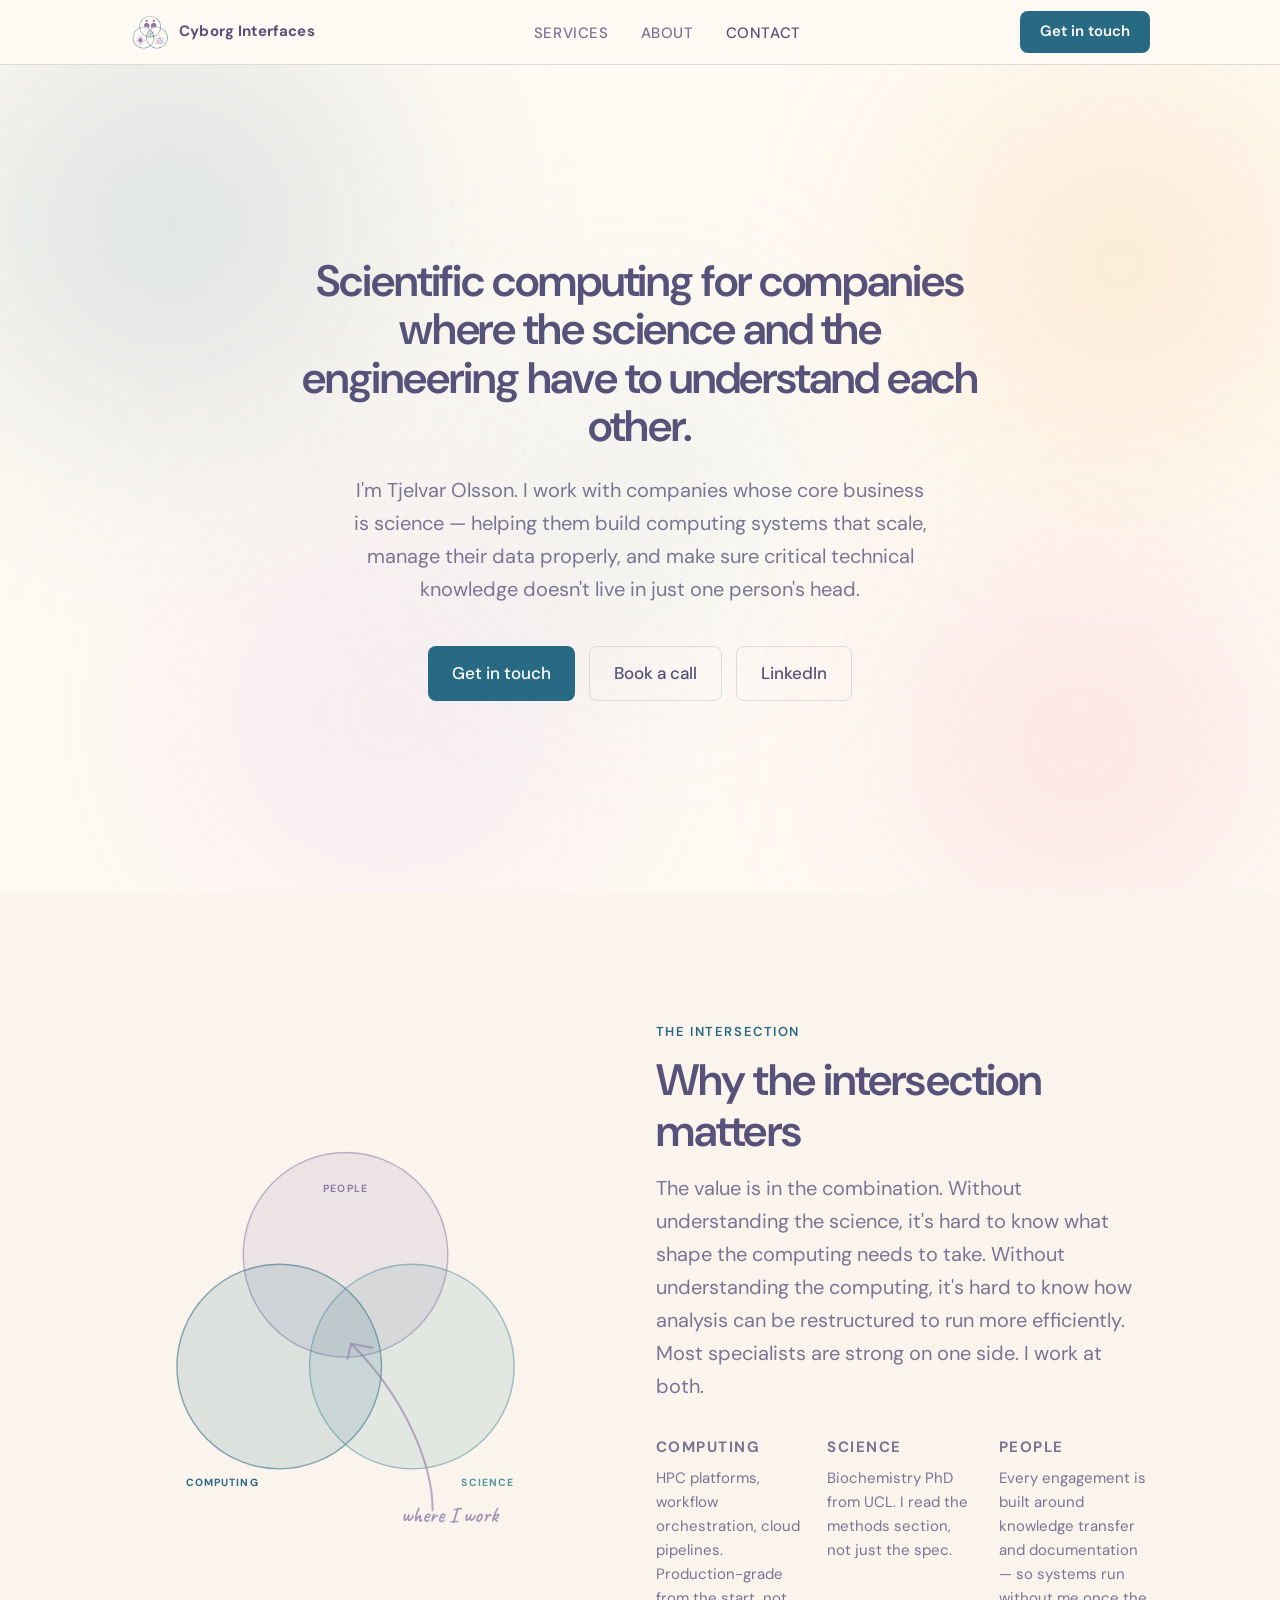
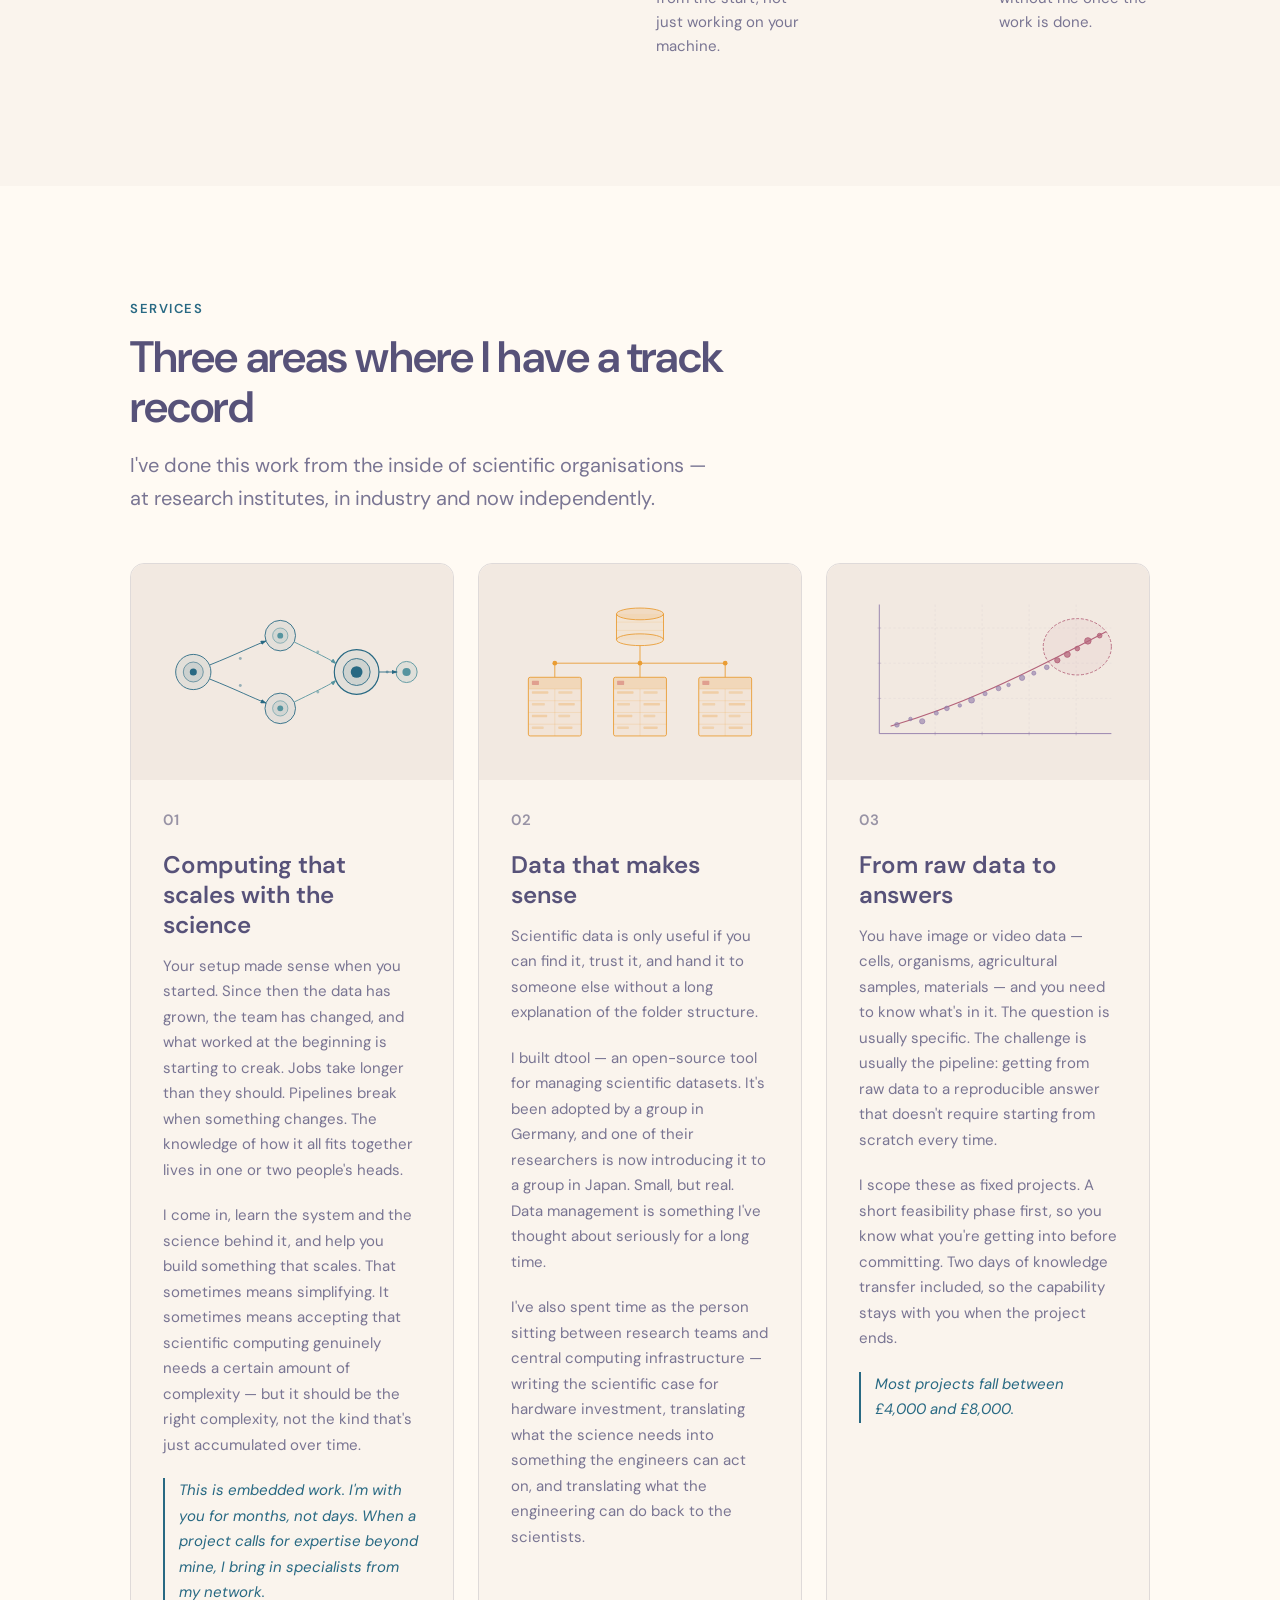
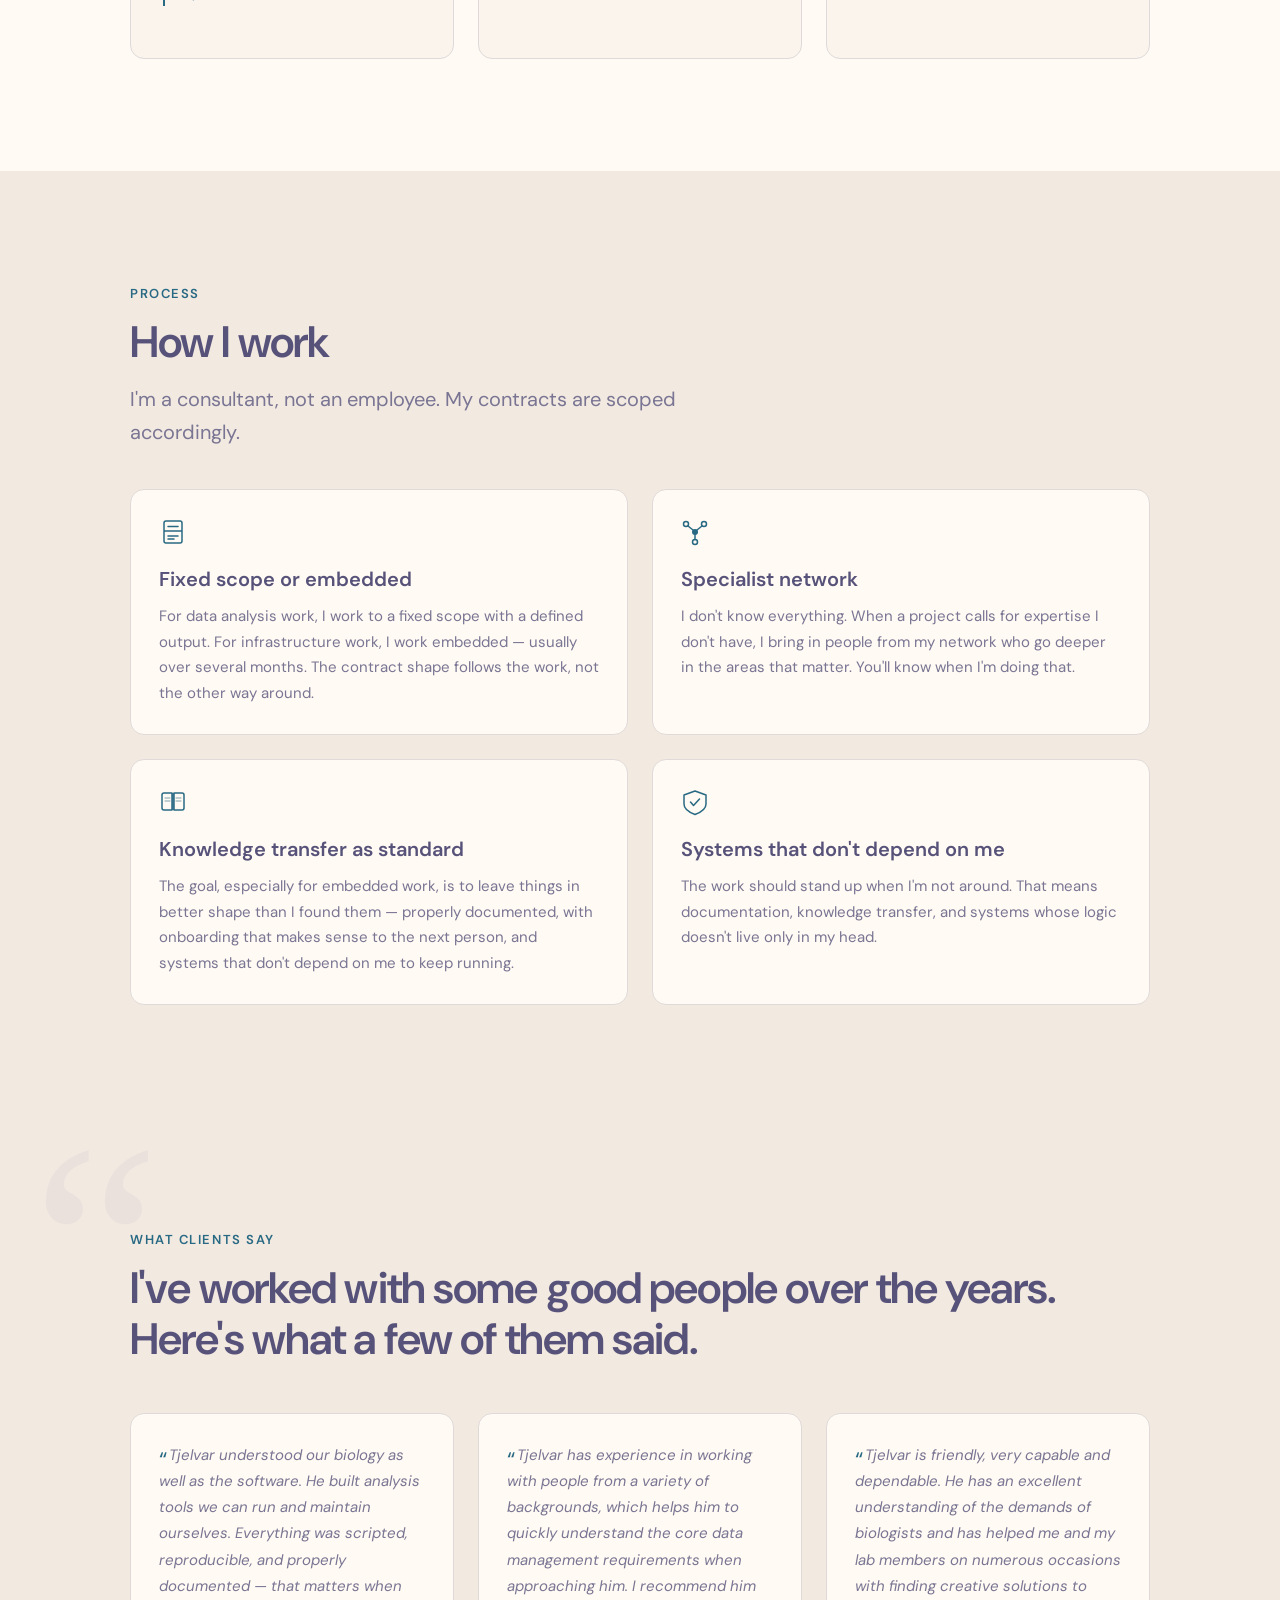
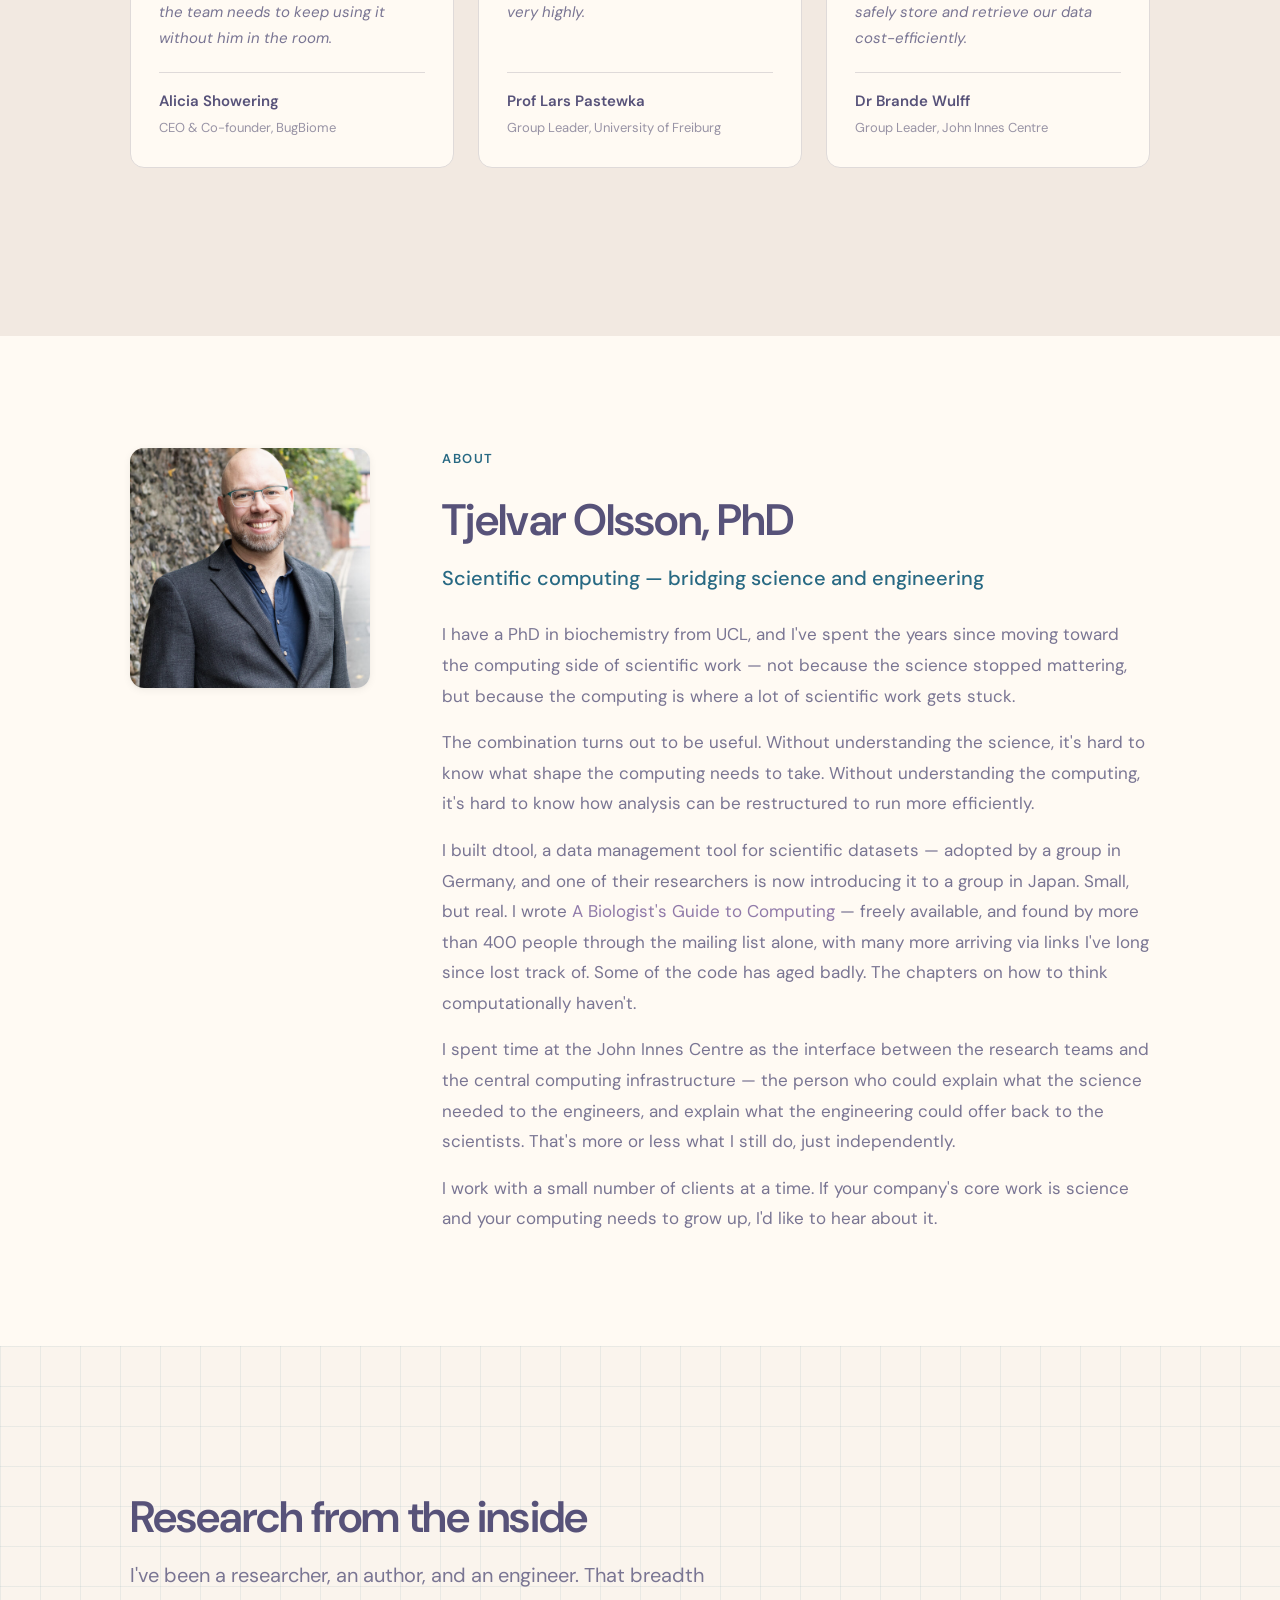
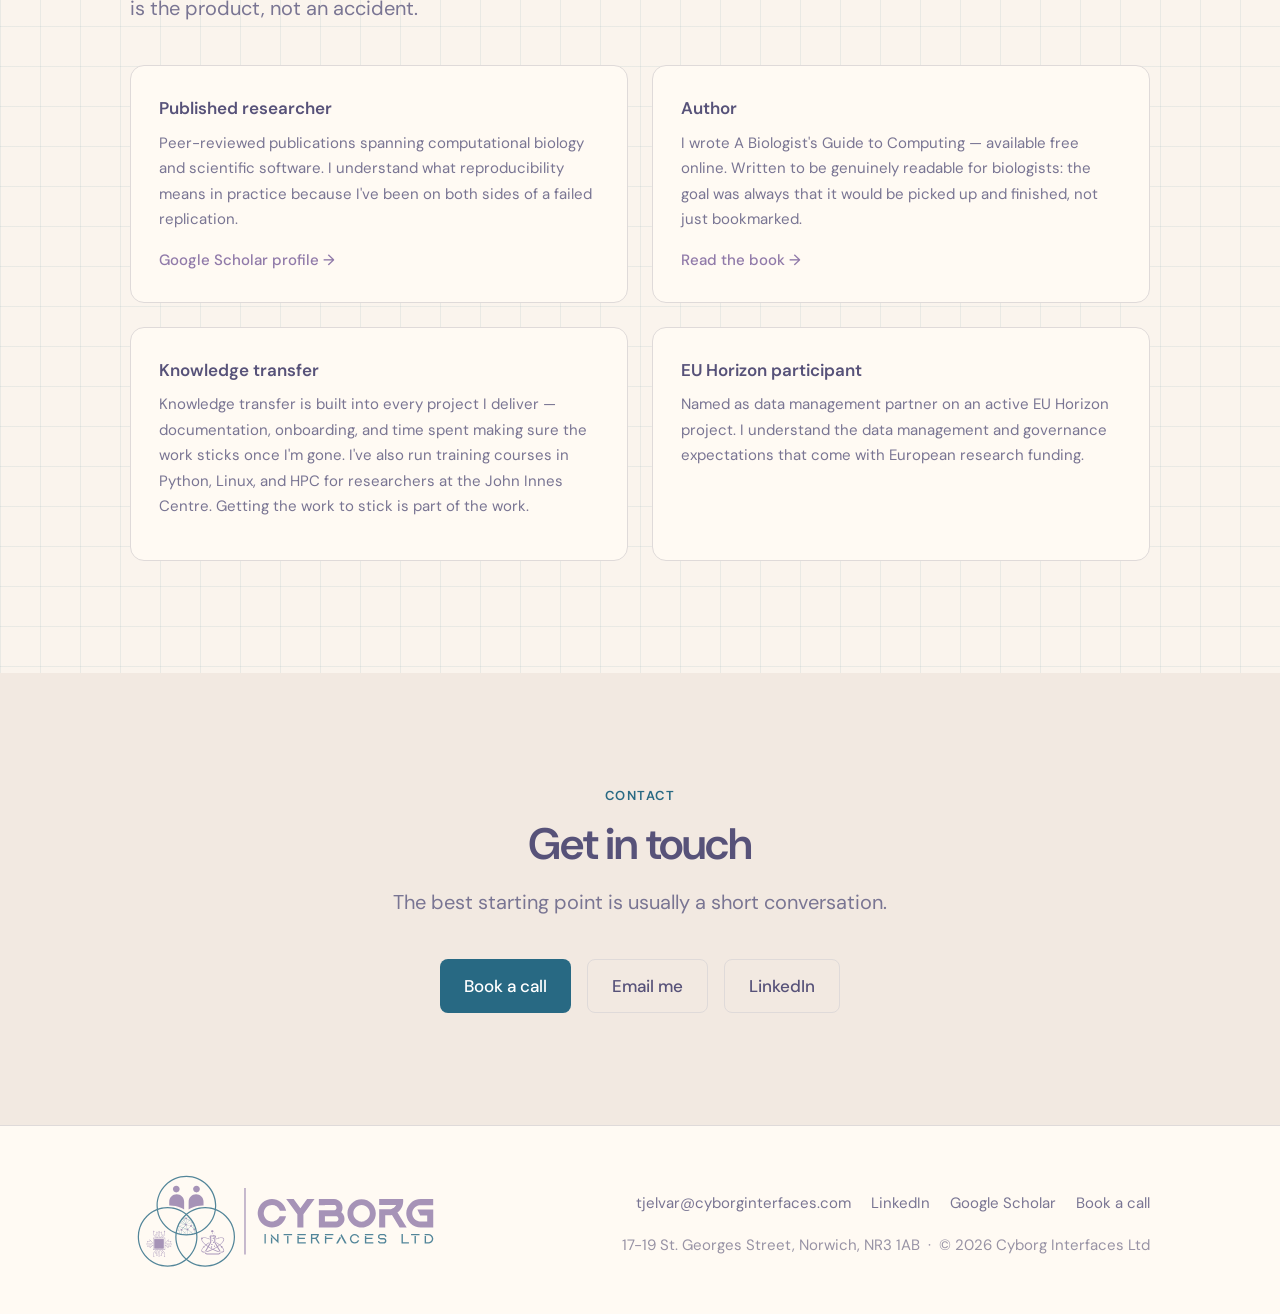
==== commit 967bf8a4: "Minor tweaks" ====
--- a/site/index.html
+++ b/site/index.html
@@ -259,7 +259,7 @@
         <div class="pillars__intro">
           <span class="section-label" data-reveal>Services</span>
           <h2 class="section-heading" data-reveal data-delay="100">Three areas where I have a track record</h2>
-          <p class="section-sub" data-reveal data-delay="200">I&#39;ve done this work from the inside of scientific organisations — at research institutes, and now independently.</p>
+          <p class="section-sub" data-reveal data-delay="200">I&#39;ve done this work from the inside of scientific organisations — at research institutes, in industry and now independently.</p>
         </div>
 
         <div class="pillars__grid">
@@ -434,7 +434,7 @@
           <div class="signal-item" data-reveal data-delay="100">
             <h3 class="signal-item__title">Author</h3>
             <p>I wrote A Biologist&#39;s Guide to Computing — available free online. Written to be genuinely readable for biologists: the goal was always that it would be picked up and finished, not just bookmarked.</p>
-            <a href="http://book.biologistsguide2computing.com/"
+            <a href="https://book.biologistsguide2computing.com/"
                target="_blank" rel="noopener">Read the book →</a>
           </div>
 
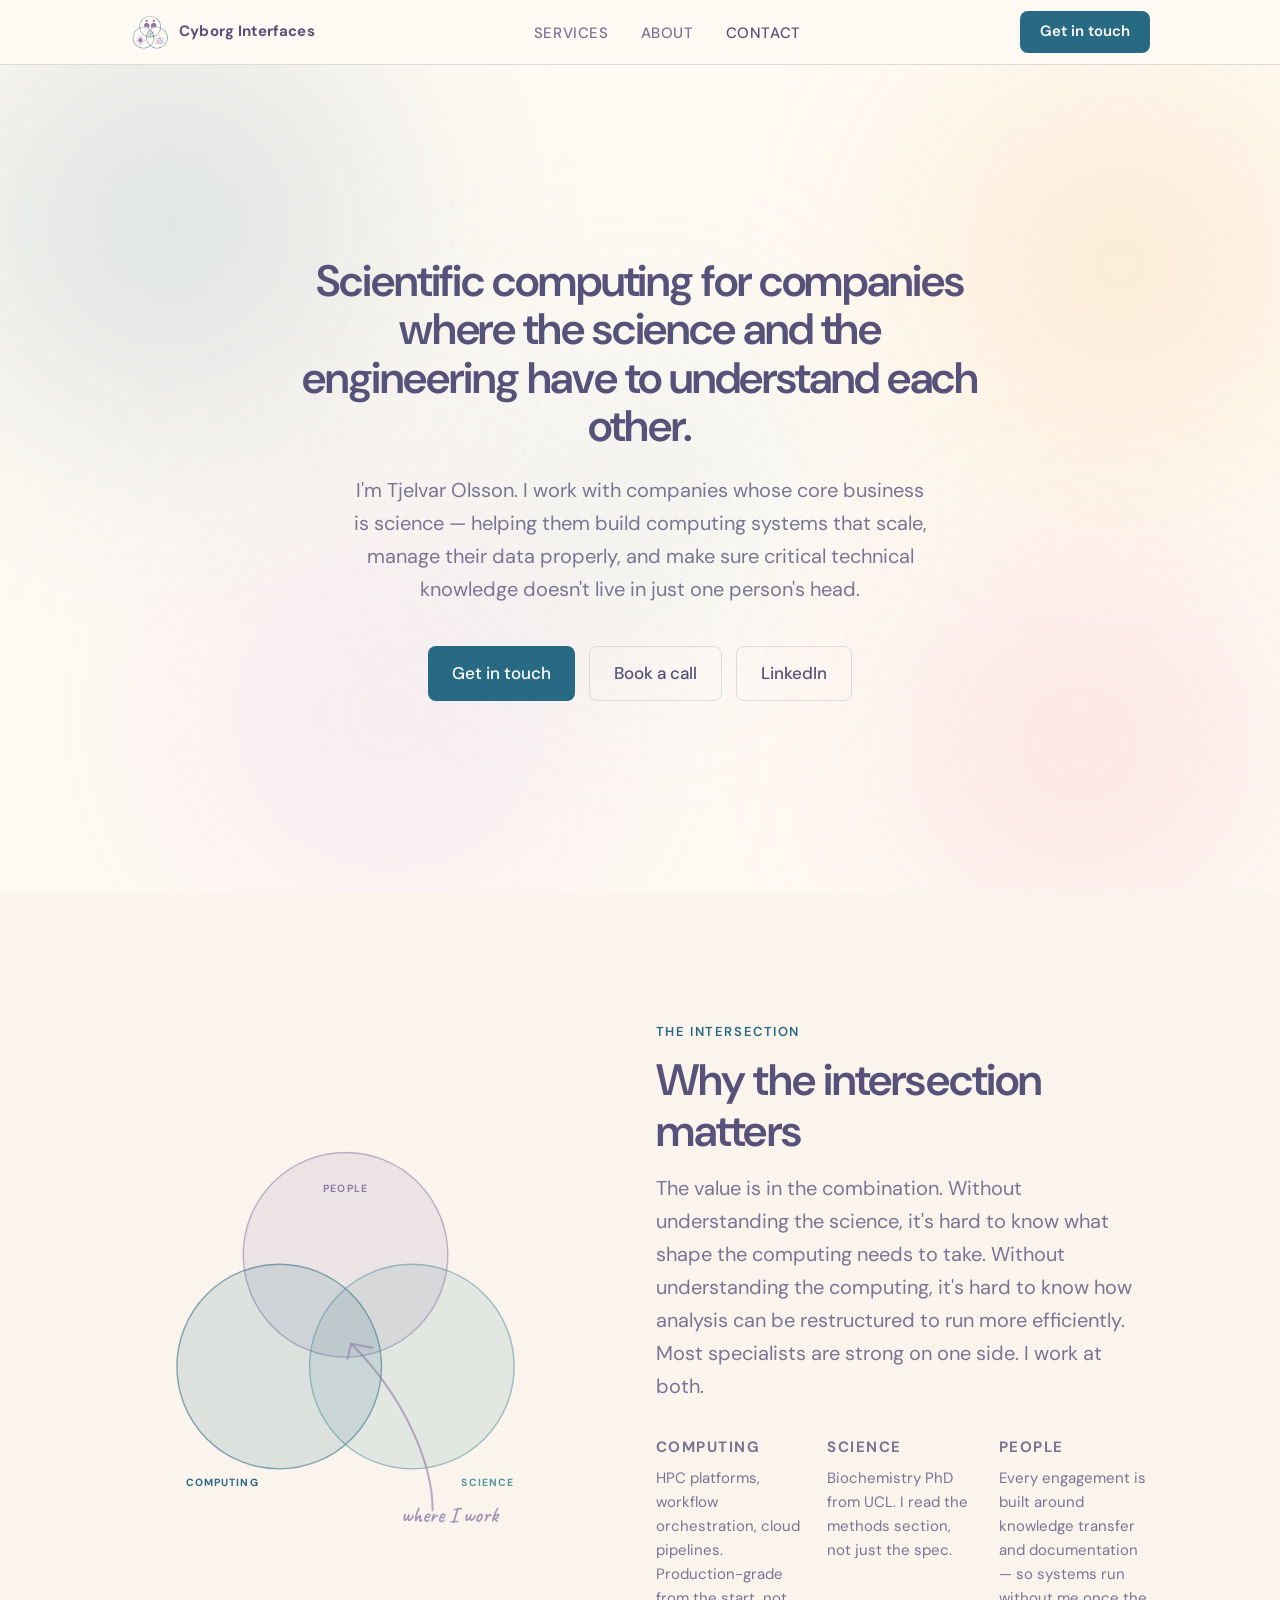
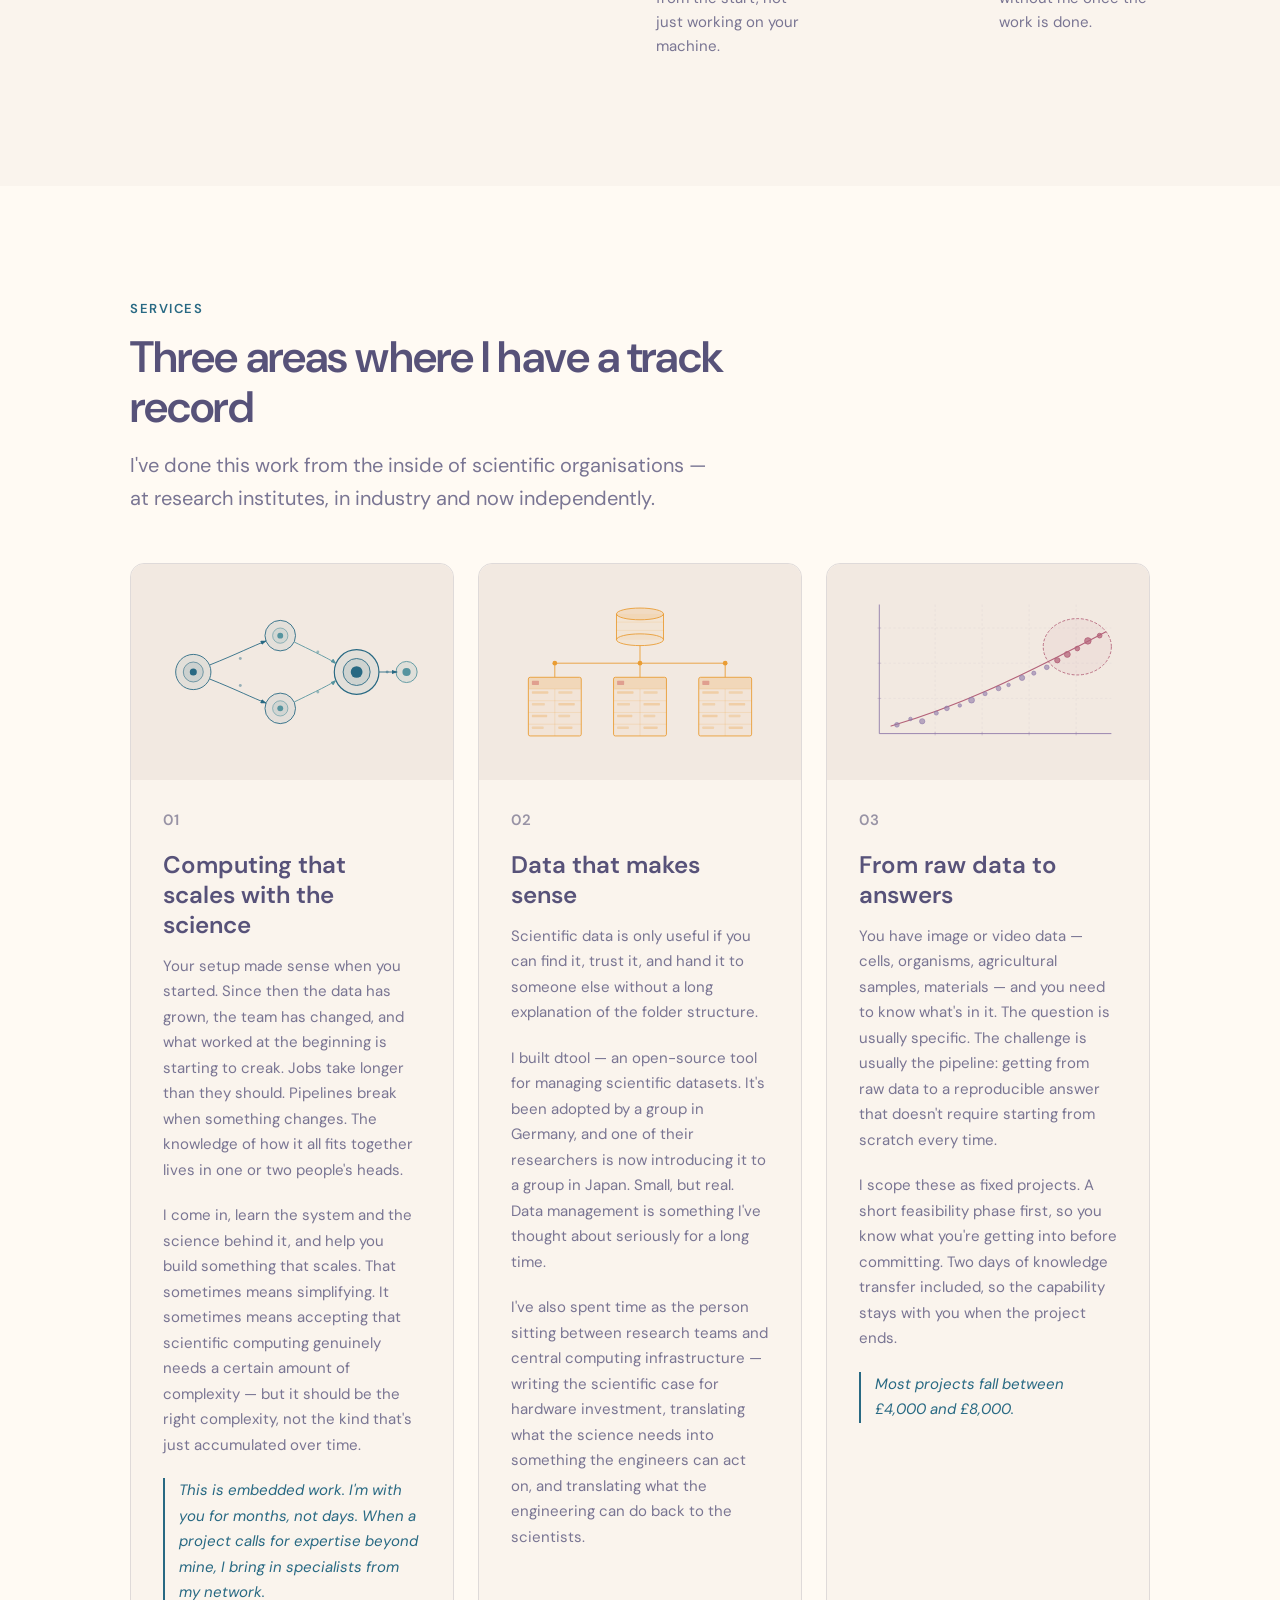
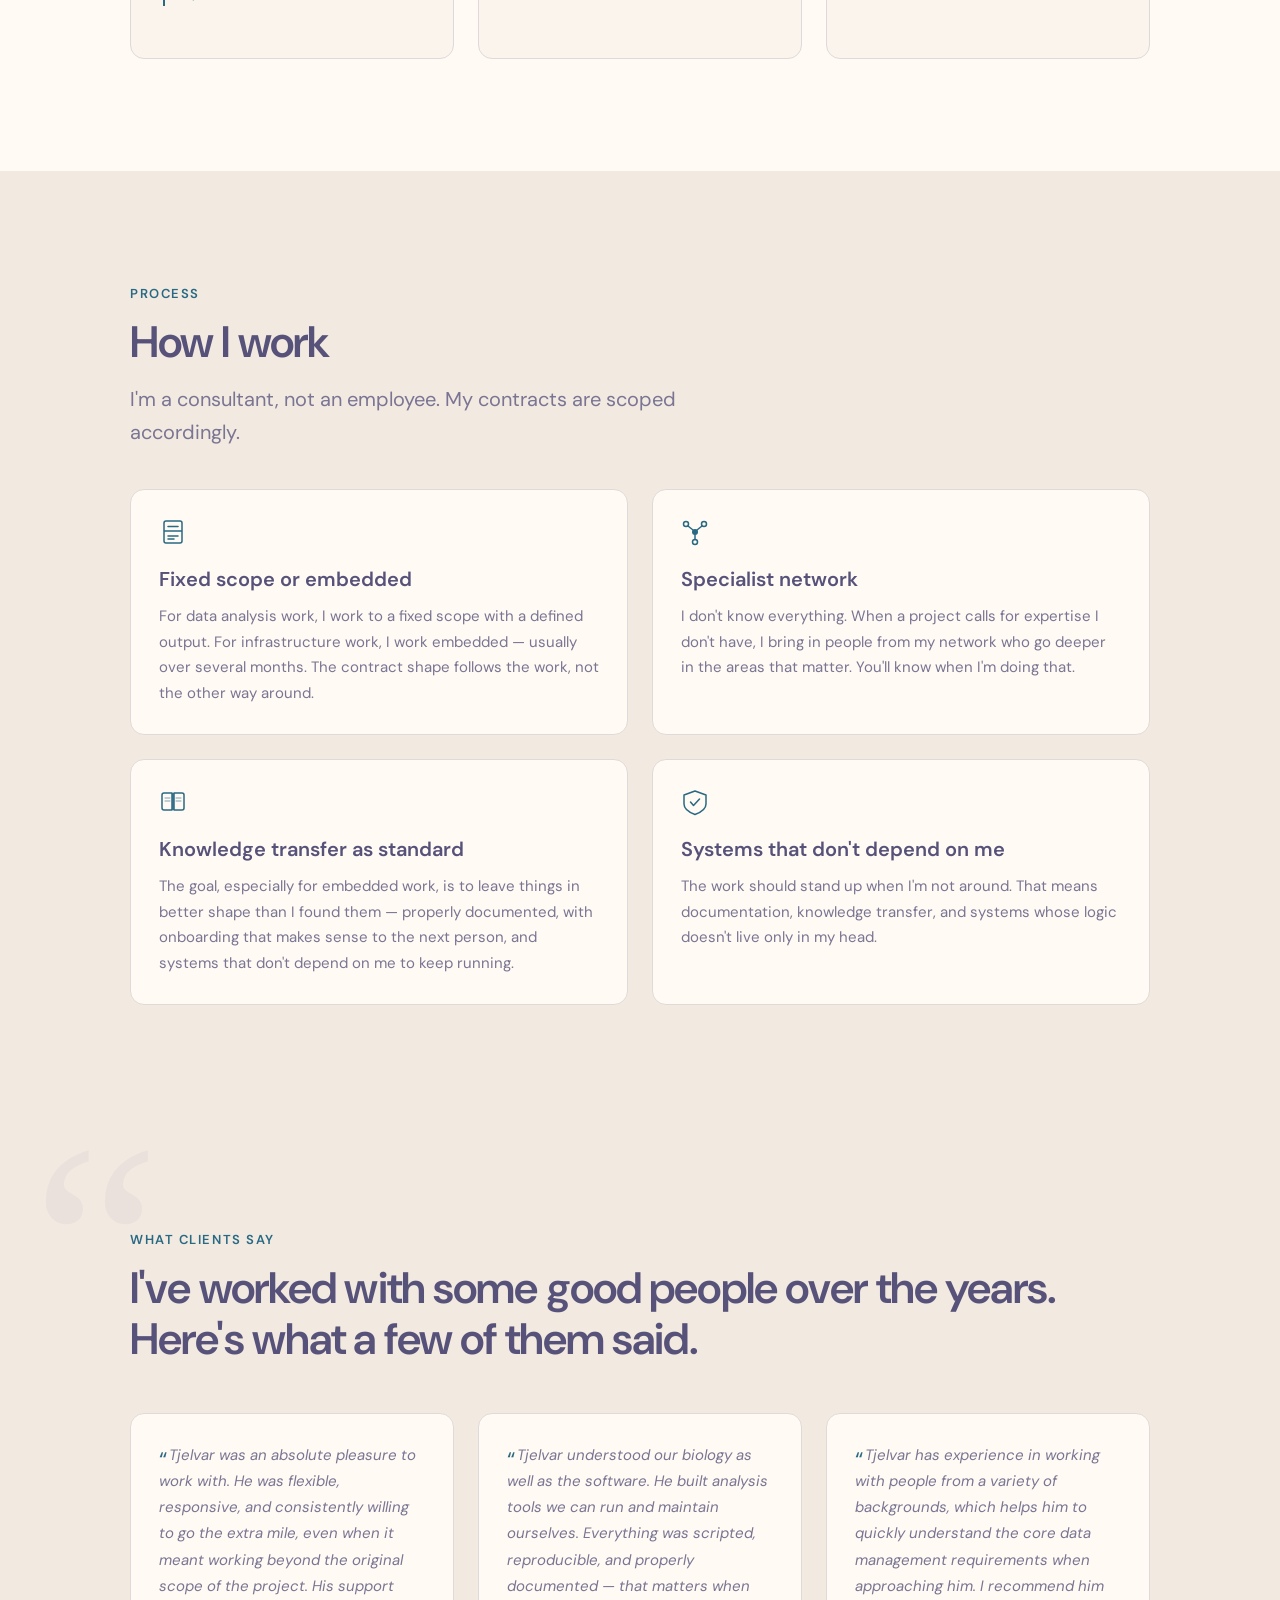
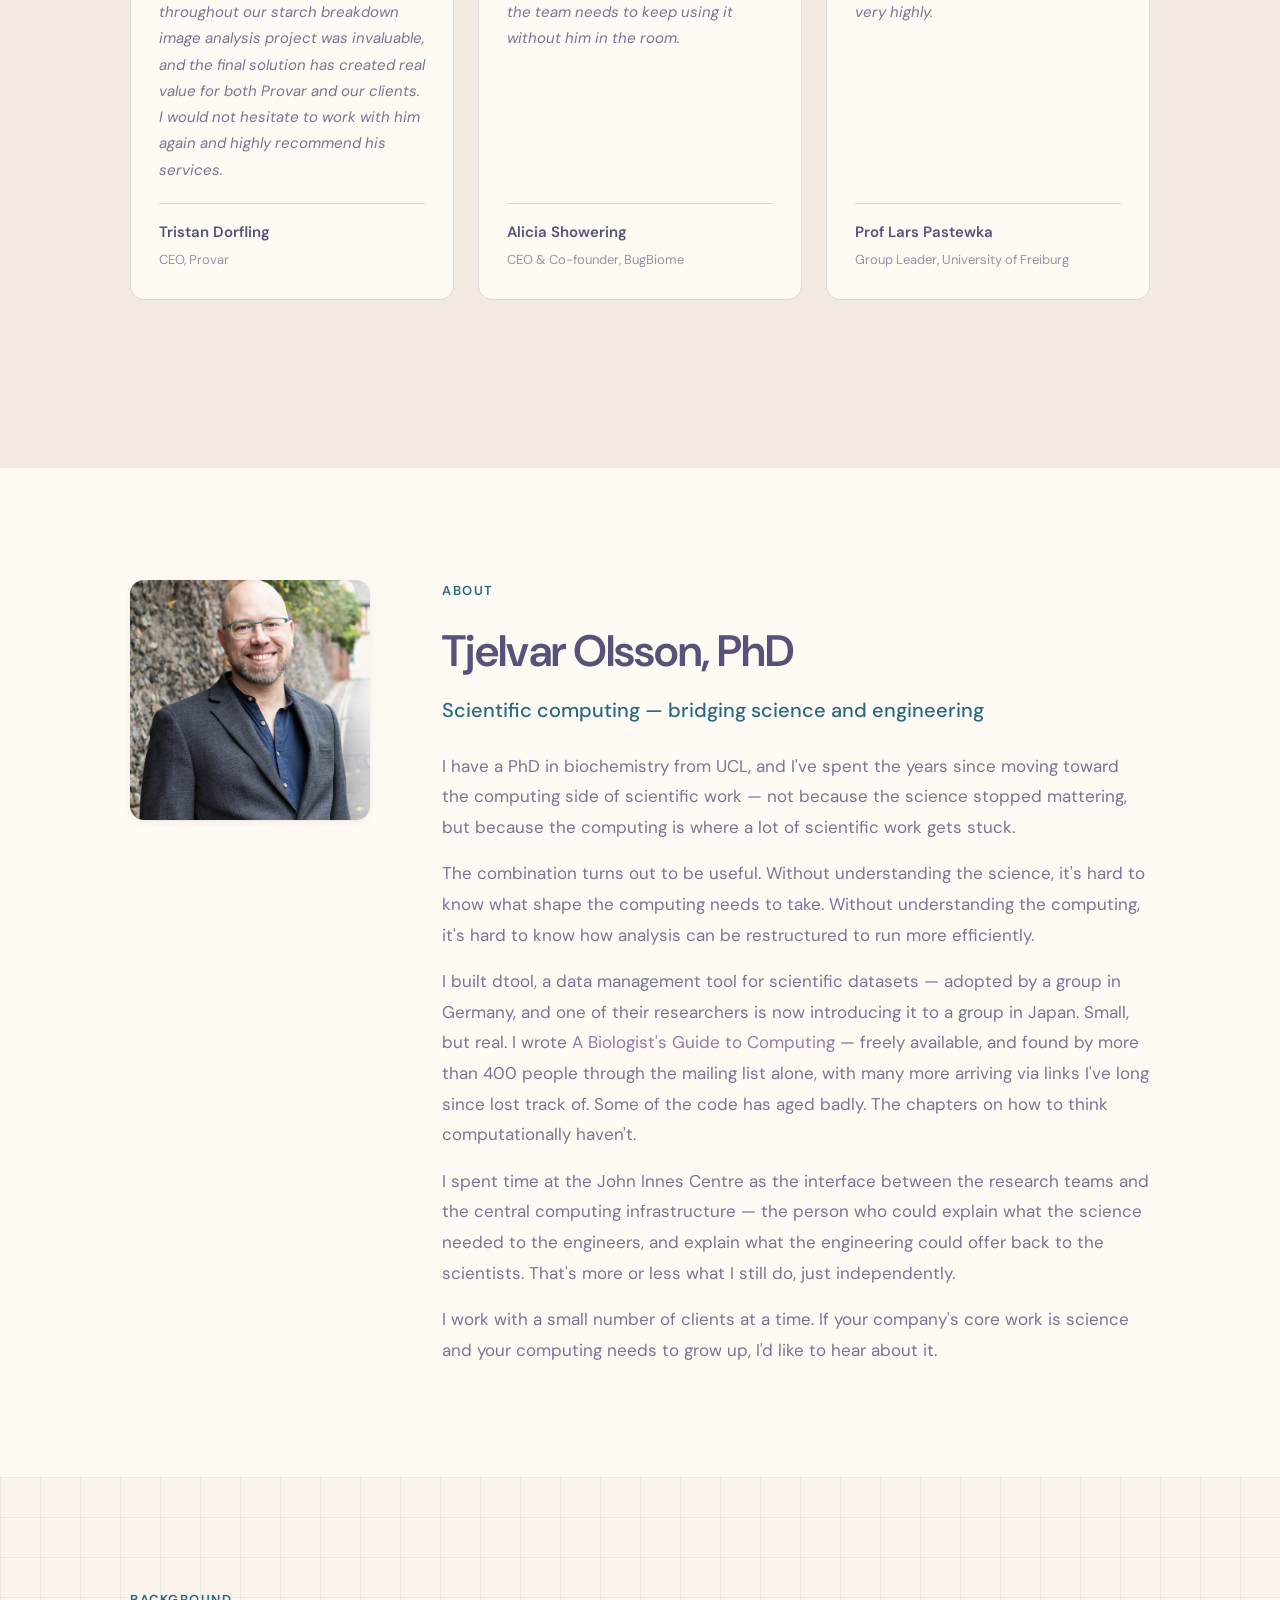
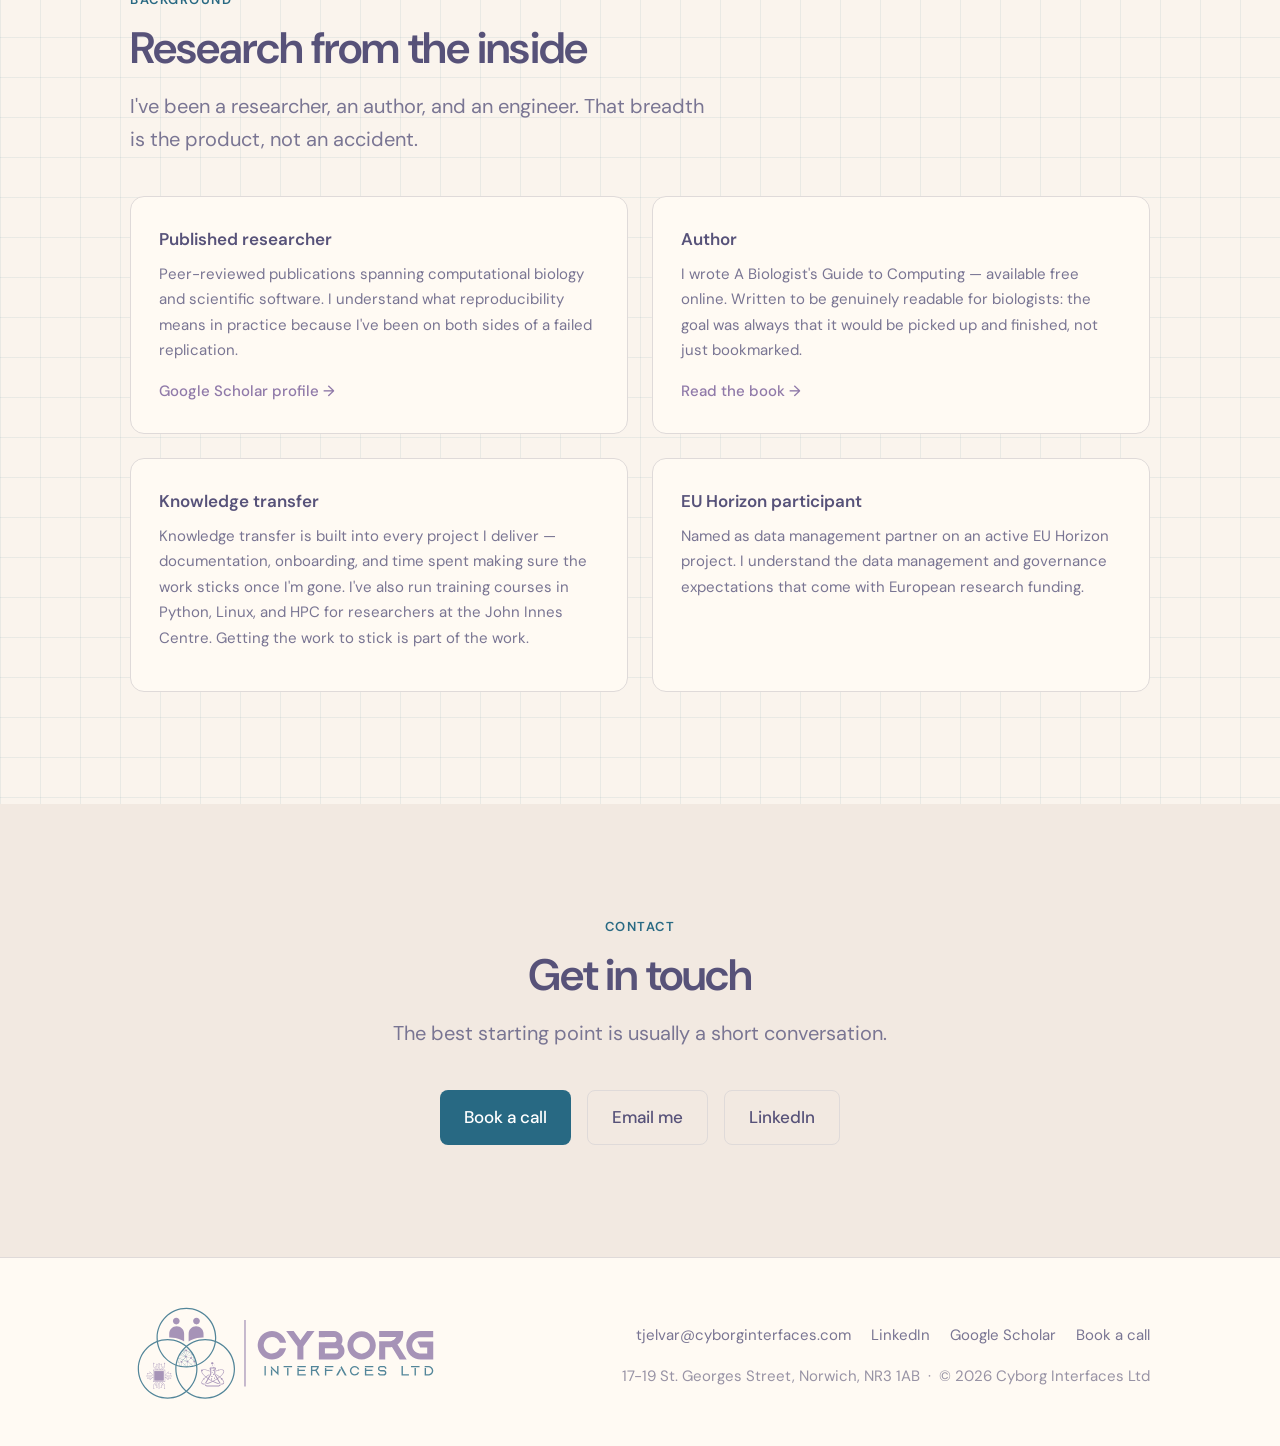
==== commit e109ca16: "Update quotes" ====
--- a/site/index.html
+++ b/site/index.html
@@ -1,497 +1,497 @@
-<!DOCTYPE html>
-<html lang="en">
-<head>
-  <meta charset="UTF-8">
-  <meta name="viewport" content="width=device-width, initial-scale=1.0">
-  <title>Cyborg Interfaces — Tjelvar Olsson</title>
-  <meta name="description" content="Scientific computing for companies whose core business is science. I help you build systems that scale, manage your data properly, and keep critical technical knowledge out of just one person&#39;s head.">
-  <link rel="stylesheet" href="style.css">
-  <link rel="icon" href="assets/favicon.svg" type="image/svg+xml">
-  <link rel="icon" href="assets/favicon.ico" sizes="32x32"><!-- ICO fallback for browsers that request /favicon.ico -->
-
-  <!-- Gradient mesh hero styles -->
-  <style>
-    /* ── Blobs ─────────────────────────────────────────────── */
-    .blob {
-      position: absolute;
-      border-radius: 50%;
-      filter: blur(100px);
-      opacity: 0.22;
-      pointer-events: none;
-      will-change: transform;
-    }
-
-    @media (prefers-color-scheme: dark) {
-      .blob { opacity: 0.48; filter: blur(90px); }
-    }
-
-    .blob-pine {
-      width: 700px; height: 600px;
-      top: -140px; left: -180px;
-      background: radial-gradient(circle at center, #31748f 0%, transparent 68%);
-      animation: blob-pine 22s ease-in-out infinite;
-    }
-    .blob-gold {
-      width: 600px; height: 560px;
-      top: -80px; right: -140px;
-      background: radial-gradient(circle at center, #ea9d34 0%, transparent 68%);
-      animation: blob-gold 28s ease-in-out infinite;
-    }
-    .blob-iris {
-      width: 660px; height: 600px;
-      bottom: -120px; left: 60px;
-      background: radial-gradient(circle at center, #c4a7e7 0%, transparent 68%);
-      animation: blob-iris 19s ease-in-out infinite;
-    }
-    .blob-foam {
-      width: 500px; height: 460px;
-      top: 50%; left: 50%;
-      transform: translate(-50%, -50%);
-      background: radial-gradient(circle at center, #9ccfd8 0%, transparent 68%);
-      animation: blob-foam 15s ease-in-out infinite;
-    }
-    .blob-love {
-      width: 560px; height: 500px;
-      bottom: -100px; right: -80px;
-      background: radial-gradient(circle at center, #eb6f92 0%, transparent 68%);
-      animation: blob-love 32s ease-in-out infinite;
-    }
-
-    @keyframes blob-pine {
-      0%,100% { transform: translate(  0%,   0%); }
-      25%      { transform: translate( 18%,  22%); }
-      50%      { transform: translate( 38%,   8%); }
-      75%      { transform: translate( 12%,  32%); }
-    }
-    @keyframes blob-gold {
-      0%,100% { transform: translate(  0%,   0%); }
-      33%      { transform: translate(-22%,  28%); }
-      66%      { transform: translate(  8%,  42%); }
-    }
-    @keyframes blob-iris {
-      0%,100% { transform: translate(  0%,   0%); }
-      30%      { transform: translate( 20%, -18%); }
-      60%      { transform: translate( 40%, -30%); }
-      80%      { transform: translate( 10%, -10%); }
-    }
-    @keyframes blob-foam {
-      0%,100% { transform: translate(-50%, -50%); }
-      20%      { transform: translate(-32%, -62%); }
-      40%      { transform: translate(-58%, -40%); }
-      60%      { transform: translate(-44%, -66%); }
-      80%      { transform: translate(-62%, -52%); }
-    }
-    @keyframes blob-love {
-      0%,100% { transform: translate(  0%,   0%); }
-      35%      { transform: translate(-28%, -12%); }
-      65%      { transform: translate(-10%, -38%); }
-    }
-
-    @media (prefers-reduced-motion: reduce) {
-      .blob { animation: none; }
-    }
-
-    @media (max-width: 600px) {
-      .blob { filter: blur(60px); }
-      .blob-pine, .blob-gold, .blob-iris,
-      .blob-love { width: 360px; height: 320px; }
-      .blob-foam  { width: 280px; height: 260px; }
-    }
-
-    /* ── Hero layout override: centered, full-height ────────── */
-    .hero--mesh {
-      min-height: 92vh;
-      padding-block: clamp(6rem, 14vw, 10rem);
-      display: flex;
-      align-items: center;
-    }
-
-    .hero--mesh .hero__inner {
-      max-width: 680px;
-      margin-inline: auto;
-      text-align: center;
-      position: relative;
-      z-index: 1;
-    }
-
-    .hero--mesh .hero__heading {
-      font-size: var(--text-3xl);
-    }
-
-    .hero--mesh .hero__sub {
-      margin-inline: auto;
-    }
-
-    .hero--mesh .hero__actions {
-      justify-content: center;
-    }
-  </style>
-</head>
-<body>
-
-  <header class="nav">
-    <div class="container">
-      <nav class="nav__inner" aria-label="Main navigation">
-
-        <a class="nav__logo" href="#home" aria-label="Cyborg Interfaces — home">
-          <picture>
-            <source srcset="assets/logo-mark-dark.svg" media="(prefers-color-scheme: dark)">
-            <img src="assets/logo-mark-light.svg" alt="" aria-hidden="true" height="36">
-          </picture>
-          <span class="nav__logo-text">Cyborg Interfaces</span>
-        </a>
-
-        <button class="nav__toggle" id="nav-toggle"
-                aria-label="Toggle navigation" aria-expanded="false"
-                aria-controls="nav-links">
-          <span></span><span></span><span></span>
-        </button>
-
-        <ul class="nav__links" id="nav-links">
-          <li><a href="#services">Services</a></li>
-          <li><a href="#about">About</a></li>
-          <li><a href="#contact">Contact</a></li>
-        </ul>
-
-        <a class="nav__cta" href="mailto:tjelvar@cyborginterfaces.com">Get in touch</a>
-      </nav>
-    </div>
-  </header>
-
-  <main>
-
-    <!-- ── Hero (gradient mesh) ──────────────────────────────── -->
-    <section class="hero hero--mesh" id="home">
-      <div class="blob blob-pine"  aria-hidden="true"></div>
-      <div class="blob blob-gold"  aria-hidden="true"></div>
-      <div class="blob blob-iris"  aria-hidden="true"></div>
-      <div class="blob blob-foam"  aria-hidden="true"></div>
-      <div class="blob blob-love"  aria-hidden="true"></div>
-
-      <div class="container">
-        <div class="hero__inner">
-          <h1 class="hero__heading">Scientific computing for companies where the science and the engineering have to understand each other.</h1>
-          <p class="hero__sub">I&#39;m Tjelvar Olsson. I work with companies whose core business is science — helping them build computing systems that scale, manage their data properly, and make sure critical technical knowledge doesn&#39;t live in just one person&#39;s head.</p>
-          <div class="hero__actions">
-            <a href="mailto:tjelvar@cyborginterfaces.com" class="btn btn--primary">Get in touch</a>
-            <a href="https://calendly.com/tjelvar-olsson/intro-call" class="btn btn--outline">Book a call</a>
-            <a href="https://www.linkedin.com/in/tjelvarolsson/" class="btn btn--outline">LinkedIn</a>
-          </div>
-        </div>
-      </div>
-    </section>
-
-    <!-- ── Intersection ───────────────────────────────────────── -->
-    <section class="intersection" id="why">
-      <div class="container">
-        <div class="intersection__layout">
-
-          <div class="venn-wrap" data-reveal>
-            <svg class="venn" viewBox="0 0 380 415"
-                 xmlns="http://www.w3.org/2000/svg" aria-hidden="true">
-              <circle cx="180" cy="118" r="108"
-                      fill="var(--iris)" fill-opacity="0.14"
-                      stroke="var(--iris)" stroke-width="1.5" stroke-opacity="0.55"/>
-              <circle cx="110" cy="236" r="108"
-                      fill="var(--pine)" fill-opacity="0.14"
-                      stroke="var(--pine)" stroke-width="1.5" stroke-opacity="0.55"/>
-              <circle cx="250" cy="236" r="108"
-                      fill="var(--foam)" fill-opacity="0.14"
-                      stroke="var(--foam)" stroke-width="1.5" stroke-opacity="0.55"/>
-              <text x="180" y="52" text-anchor="middle"
-                    font-family="DM Sans, system-ui, sans-serif"
-                    font-size="11" font-weight="700" letter-spacing="0.1em"
-                    fill="var(--iris)">PEOPLE</text>
-              <text x="50" y="362" text-anchor="middle"
-                    font-family="DM Sans, system-ui, sans-serif"
-                    font-size="11" font-weight="700" letter-spacing="0.1em"
-                    fill="var(--pine)">COMPUTING</text>
-              <text x="330" y="362" text-anchor="middle"
-                    font-family="DM Sans, system-ui, sans-serif"
-                    font-size="11" font-weight="700" letter-spacing="0.1em"
-                    fill="var(--foam)">SCIENCE</text>
-              <!-- hand-drawn annotation -->
-              <text x="290" y="400" text-anchor="middle"
-                    font-family="Caveat, cursive" font-size="23" font-weight="600"
-                    fill="var(--iris)" opacity="0.8">where I work</text>
-              <!-- arrow shaft: cubic bezier from near the text to the intersection -->
-              <!-- M = start point (near text), C = two control points then end point (intersection tip) -->
-              <path d="M 272,388 C 272,338 242,268 186,212"
-                    fill="none" stroke="var(--iris)" stroke-width="2.2"
-                    stroke-linecap="round" opacity="0.6"/>
-              <!-- arrowhead: single connected stroke, left-wing → tip → right-wing -->
-              <!-- tip is the middle point (186,212) — same as shaft end point above -->
-              <!-- left wing:  first point  (200,228) — adjust x/y to rotate that wing -->
-              <!-- right wing: third point  (172,228) — adjust x/y to rotate that wing -->
-              <path d="M 208,216 L 186,212 L 182,228"
-                    fill="none" stroke="var(--iris)" stroke-width="2.2"
-                    stroke-linecap="round" stroke-linejoin="round" opacity="0.6"/>
-            </svg>
-          </div>
-
-          <div class="intersection__text">
-            <span class="section-label" data-reveal>The intersection</span>
-            <h2 class="section-heading" data-reveal data-delay="100">Why the intersection matters</h2>
-            <p class="section-sub" data-reveal data-delay="200">The value is in the combination. Without understanding the science, it&#39;s hard to know what shape the computing needs to take. Without understanding the computing, it&#39;s hard to know how analysis can be restructured to run more efficiently. Most specialists are strong on one side. I work at both.</p>
-            <div class="circles-grid" data-reveal data-delay="300">
-              <div class="circle-item">
-                <p class="circle-item__label circle-item__label--computing">Computing</p>
-                <p>HPC platforms, workflow orchestration, cloud pipelines. Production-grade from the start, not just working on your machine.</p>
-              </div>
-              <div class="circle-item">
-                <p class="circle-item__label circle-item__label--science">Science</p>
-                <p>Biochemistry PhD from UCL. I read the methods section, not just the spec.</p>
-              </div>
-              <div class="circle-item">
-                <p class="circle-item__label circle-item__label--people">People</p>
-                <p>Every engagement is built around knowledge transfer and documentation — so systems run without me once the work is done.</p>
-              </div>
-            </div>
-          </div>
-
-        </div>
-      </div>
-    </section>
-
-    <!-- ── Services: pillars ─────────────────────────────────── -->
-    <section class="pillars" id="services">
-      <div class="container">
-        <div class="pillars__intro">
-          <span class="section-label" data-reveal>Services</span>
-          <h2 class="section-heading" data-reveal data-delay="100">Three areas where I have a track record</h2>
-          <p class="section-sub" data-reveal data-delay="200">I&#39;ve done this work from the inside of scientific organisations — at research institutes, in industry and now independently.</p>
-        </div>
-
-        <div class="pillars__grid">
-          <div class="pillar-card" data-reveal>
-            <div class="pillar-card__illustration" aria-hidden="true">
-              <img src="images/pillar-workflows.svg" alt="">
-            </div>
-            <p class="pillar-card__number">01</p>
-            <h3 class="pillar-card__title">Computing that scales with the science</h3>
-            <p class="pillar-card__body">Your setup made sense when you started. Since then the data has grown, the team has changed, and what worked at the beginning is starting to creak. Jobs take longer than they should. Pipelines break when something changes. The knowledge of how it all fits together lives in one or two people&#39;s heads.</p>
-            <p class="pillar-card__body">I come in, learn the system and the science behind it, and help you build something that scales. That sometimes means simplifying. It sometimes means accepting that scientific computing genuinely needs a certain amount of complexity — but it should be the right complexity, not the kind that&#39;s just accumulated over time.</p>
-            <p class="pillar-card__body pillar-card__note">This is embedded work. I&#39;m with you for months, not days. When a project calls for expertise beyond mine, I bring in specialists from my network.</p>
-          </div>
-
-          <div class="pillar-card" data-reveal data-delay="100">
-            <div class="pillar-card__illustration" aria-hidden="true">
-              <img src="images/pillar-data.svg" alt="">
-            </div>
-            <p class="pillar-card__number">02</p>
-            <h3 class="pillar-card__title">Data that makes sense</h3>
-            <p class="pillar-card__body">Scientific data is only useful if you can find it, trust it, and hand it to someone else without a long explanation of the folder structure.</p>
-            <p class="pillar-card__body">I built dtool — an open-source tool for managing scientific datasets. It&#39;s been adopted by a group in Germany, and one of their researchers is now introducing it to a group in Japan. Small, but real. Data management is something I&#39;ve thought about seriously for a long time.</p>
-            <p class="pillar-card__body">I&#39;ve also spent time as the person sitting between research teams and central computing infrastructure — writing the scientific case for hardware investment, translating what the science needs into something the engineers can act on, and translating what the engineering can do back to the scientists.</p>
-          </div>
-
-          <div class="pillar-card" data-reveal data-delay="200">
-            <div class="pillar-card__illustration" aria-hidden="true">
-              <img src="images/pillar-analysis.svg" alt="">
-            </div>
-            <p class="pillar-card__number">03</p>
-            <h3 class="pillar-card__title">From raw data to answers</h3>
-            <p class="pillar-card__body">You have image or video data — cells, organisms, agricultural samples, materials — and you need to know what&#39;s in it. The question is usually specific. The challenge is usually the pipeline: getting from raw data to a reproducible answer that doesn&#39;t require starting from scratch every time.</p>
-            <p class="pillar-card__body">I scope these as fixed projects. A short feasibility phase first, so you know what you&#39;re getting into before committing. Two days of knowledge transfer included, so the capability stays with you when the project ends.</p>
-            <p class="pillar-card__body pillar-card__note">Most projects fall between £4,000 and £8,000.</p>
-          </div>
-        </div>
-      </div>
-    </section>
-
-    <!-- ── How I work ─────────────────────────────────────────── -->
-    <section class="how-i-work">
-      <div class="container">
-        <span class="section-label" data-reveal>Process</span>
-        <h2 class="section-heading" data-reveal data-delay="100">How I work</h2>
-        <p class="section-sub" data-reveal data-delay="150">I&#39;m a consultant, not an employee. My contracts are scoped accordingly.</p>
-        <div class="how-i-work__grid">
-          <div class="work-item" data-reveal>
-            <svg class="work-item__icon" viewBox="0 0 28 28" xmlns="http://www.w3.org/2000/svg" aria-hidden="true">
-              <rect x="5" y="3" width="18" height="22" rx="2" fill="none" stroke="currentColor" stroke-width="1.5"/>
-              <line x1="5" y1="13" x2="23" y2="13" stroke="currentColor" stroke-width="1.5"/>
-              <line x1="9" y1="8.5" x2="19" y2="8.5" stroke="currentColor" stroke-width="1.5" stroke-linecap="round"/>
-              <line x1="9" y1="18" x2="19" y2="18" stroke="currentColor" stroke-width="1.5" stroke-linecap="round"/>
-              <line x1="9" y1="21" x2="15" y2="21" stroke="currentColor" stroke-width="1.5" stroke-linecap="round"/>
-            </svg>
-            <h3 class="work-item__title">Fixed scope or embedded</h3>
-            <p>For data analysis work, I work to a fixed scope with a defined output. For infrastructure work, I work embedded — usually over several months. The contract shape follows the work, not the other way around.</p>
-          </div>
-          <div class="work-item" data-reveal data-delay="100">
-            <svg class="work-item__icon" viewBox="0 0 28 28" xmlns="http://www.w3.org/2000/svg" aria-hidden="true">
-              <circle cx="14" cy="14" r="3" fill="currentColor"/>
-              <circle cx="5" cy="6" r="2.5" fill="none" stroke="currentColor" stroke-width="1.5"/>
-              <circle cx="23" cy="6" r="2.5" fill="none" stroke="currentColor" stroke-width="1.5"/>
-              <circle cx="14" cy="24" r="2.5" fill="none" stroke="currentColor" stroke-width="1.5"/>
-              <line x1="7" y1="8" x2="12" y2="12" stroke="currentColor" stroke-width="1.5" stroke-linecap="round"/>
-              <line x1="21" y1="8" x2="16" y2="12" stroke="currentColor" stroke-width="1.5" stroke-linecap="round"/>
-              <line x1="14" y1="17" x2="14" y2="21.5" stroke="currentColor" stroke-width="1.5" stroke-linecap="round"/>
-            </svg>
-            <h3 class="work-item__title">Specialist network</h3>
-            <p>I don&#39;t know everything. When a project calls for expertise I don&#39;t have, I bring in people from my network who go deeper in the areas that matter. You&#39;ll know when I&#39;m doing that.</p>
-          </div>
-          <div class="work-item" data-reveal data-delay="200">
-            <svg class="work-item__icon" viewBox="0 0 28 28" xmlns="http://www.w3.org/2000/svg" aria-hidden="true">
-              <path d="M3 7C3 5.9 3.9 5 5 5L13 5L13 22L5 22C3.9 22 3 21.1 3 20Z" fill="none" stroke="currentColor" stroke-width="1.5" stroke-linejoin="round"/>
-              <path d="M15 5L23 5C24.1 5 25 5.9 25 7L25 20C25 21.1 24.1 22 23 22L15 22Z" fill="none" stroke="currentColor" stroke-width="1.5" stroke-linejoin="round"/>
-              <line x1="14" y1="5" x2="14" y2="22" stroke="currentColor" stroke-width="1.5"/>
-              <line x1="6" y1="10" x2="11" y2="10" stroke="currentColor" stroke-width="1" stroke-linecap="round" opacity="0.6"/>
-              <line x1="6" y1="13" x2="11" y2="13" stroke="currentColor" stroke-width="1" stroke-linecap="round" opacity="0.6"/>
-              <line x1="17" y1="10" x2="22" y2="10" stroke="currentColor" stroke-width="1" stroke-linecap="round" opacity="0.6"/>
-              <line x1="17" y1="13" x2="22" y2="13" stroke="currentColor" stroke-width="1" stroke-linecap="round" opacity="0.6"/>
-            </svg>
-            <h3 class="work-item__title">Knowledge transfer as standard</h3>
-            <p>The goal, especially for embedded work, is to leave things in better shape than I found them — properly documented, with onboarding that makes sense to the next person, and systems that don&#39;t depend on me to keep running.</p>
-          </div>
-          <div class="work-item" data-reveal data-delay="300">
-            <svg class="work-item__icon" viewBox="0 0 28 28" xmlns="http://www.w3.org/2000/svg" aria-hidden="true">
-              <path d="M14 3L25 7L25 16C25 21 19.5 24.5 14 26.5C8.5 24.5 3 21 3 16L3 7Z" fill="none" stroke="currentColor" stroke-width="1.5" stroke-linejoin="round"/>
-              <path d="M9.5 14L12.5 17.5L18.5 11" fill="none" stroke="currentColor" stroke-width="1.5" stroke-linecap="round" stroke-linejoin="round"/>
-            </svg>
-            <h3 class="work-item__title">Systems that don&#39;t depend on me</h3>
-            <p>The work should stand up when I&#39;m not around. That means documentation, knowledge transfer, and systems whose logic doesn&#39;t live only in my head.</p>
-          </div>
-        </div>
-      </div>
-    </section>
-
-    <!-- ── Testimonials ───────────────────────────────────────── -->
-    <section class="testimonials" id="testimonials">
-      <div class="container">
-        <span class="section-label" data-reveal>What clients say</span>
-        <h2 class="section-heading" data-reveal data-delay="100">I&#39;ve worked with some good people over the years. Here&#39;s what a few of them said.</h2>
-
-        <div class="testimonials__grid">
-          <div class="testimonial-card" data-reveal>
-            <p class="testimonial-card__quote">Tjelvar understood our biology as well as the software. He built analysis tools we can run and maintain ourselves. Everything was scripted, reproducible, and properly documented — that matters when the team needs to keep using it without him in the room.</p>
-            <div class="testimonial-card__attribution">
-              <strong>Alicia Showering</strong>
-              <span>CEO &amp; Co-founder, BugBiome</span>
-            </div>
-          </div>
-          <div class="testimonial-card" data-reveal data-delay="100">
-            <p class="testimonial-card__quote">Tjelvar has experience in working with people from a variety of backgrounds, which helps him to quickly understand the core data management requirements when approaching him. I recommend him very highly.</p>
-            <div class="testimonial-card__attribution">
-              <strong>Prof Lars Pastewka</strong>
-              <span>Group Leader, University of Freiburg</span>
-            </div>
-          </div>
-          <div class="testimonial-card" data-reveal data-delay="200">
-            <p class="testimonial-card__quote">Tjelvar is friendly, very capable and dependable. He has an excellent understanding of the demands of biologists and has helped me and my lab members on numerous occasions with finding creative solutions to safely store and retrieve our data cost-efficiently.</p>
-            <div class="testimonial-card__attribution">
-              <strong>Dr Brande Wulff</strong>
-              <span>Group Leader, John Innes Centre</span>
-            </div>
-          </div>
-        </div>
-
-      </div>
-    </section>
-
-    <!-- ── About ─────────────────────────────────────────────── -->
-    <section class="about-intro" id="about">
-      <div class="container">
-        <div class="about-intro__layout">
-
-          <div class="about-intro__photo-wrap" data-reveal>
-            <img class="about-intro__photo"
-                 src="assets/tjelvar.jpg"
-                 alt="Tjelvar Olsson">
-          </div>
-
-          <div>
-            <span class="section-label" data-reveal>About</span>
-            <h2 class="about-intro__name" data-reveal data-delay="50">Tjelvar Olsson, PhD</h2>
-            <p class="about-intro__role" data-reveal data-delay="100">Scientific computing — bridging science and engineering</p>
-            <div class="about-intro__bio">
-              <p data-reveal data-delay="150">I have a PhD in biochemistry from UCL, and I&#39;ve spent the years since moving toward the computing side of scientific work — not because the science stopped mattering, but because the computing is where a lot of scientific work gets stuck.</p>
-              <p data-reveal data-delay="200">The combination turns out to be useful. Without understanding the science, it&#39;s hard to know what shape the computing needs to take. Without understanding the computing, it&#39;s hard to know how analysis can be restructured to run more efficiently.</p>
-              <p data-reveal data-delay="250">I built dtool, a data management tool for scientific datasets — adopted by a group in Germany, and one of their researchers is now introducing it to a group in Japan. Small, but real. I wrote <a href="http://book.biologistsguide2computing.com/" target="_blank" rel="noopener">A Biologist's Guide to Computing</a> — freely available, and found by more than 400 people through the mailing list alone, with many more arriving via links I've long since lost track of. Some of the code has aged badly. The chapters on how to think computationally haven't.</p>
-              <p data-reveal data-delay="300">I spent time at the John Innes Centre as the interface between the research teams and the central computing infrastructure — the person who could explain what the science needed to the engineers, and explain what the engineering could offer back to the scientists. That&#39;s more or less what I still do, just independently.</p>
-              <p data-reveal data-delay="350">I work with a small number of clients at a time. If your company&#39;s core work is science and your computing needs to grow up, I&#39;d like to hear about it.</p>
-            </div>
-          </div>
-
-        </div>
-      </div>
-    </section>
-
-    <!-- ── Depth signals ──────────────────────────────────────── -->
-    <section class="depth-signals">
-      <div class="container">
-        <span class="section-label" data-reveal>Background</span>
-        <h2 class="section-heading" data-reveal data-delay="100">Research from the inside</h2>
-        <p class="section-sub" data-reveal data-delay="200">I&#39;ve been a researcher, an author, and an engineer. That breadth is the product, not an accident.</p>
-
-        <div class="signals-grid">
-          <div class="signal-item" data-reveal>
-            <h3 class="signal-item__title">Published researcher</h3>
-            <p>Peer-reviewed publications spanning computational biology and scientific software. I understand what reproducibility means in practice because I&#39;ve been on both sides of a failed replication.</p>
-            <a href="https://scholar.google.com/citations?user=C6zQlvoAAAAJ&amp;hl=en"
-               target="_blank" rel="noopener">Google Scholar profile →</a>
-          </div>
-
-          <div class="signal-item" data-reveal data-delay="100">
-            <h3 class="signal-item__title">Author</h3>
-            <p>I wrote A Biologist&#39;s Guide to Computing — available free online. Written to be genuinely readable for biologists: the goal was always that it would be picked up and finished, not just bookmarked.</p>
-            <a href="https://book.biologistsguide2computing.com/"
-               target="_blank" rel="noopener">Read the book →</a>
-          </div>
-
-          <div class="signal-item" data-reveal data-delay="200">
-            <h3 class="signal-item__title">Knowledge transfer</h3>
-            <p>Knowledge transfer is built into every project I deliver — documentation, onboarding, and time spent making sure the work sticks once I&#39;m gone. I&#39;ve also run training courses in Python, Linux, and HPC for researchers at the John Innes Centre. Getting the work to stick is part of the work.</p>
-          </div>
-
-          <div class="signal-item" data-reveal data-delay="300">
-            <h3 class="signal-item__title">EU Horizon participant</h3>
-            <p>Named as data management partner on an active EU Horizon project. I understand the data management and governance expectations that come with European research funding.</p>
-          </div>
-        </div>
-      </div>
-    </section>
-
-    <!-- ── Contact ────────────────────────────────────────────── -->
-    <section class="contact-section" id="contact">
-      <div class="container">
-        <span class="section-label" data-reveal>Contact</span>
-        <h2 class="section-heading" data-reveal data-delay="100">Get in touch</h2>
-        <p class="section-sub" data-reveal data-delay="200">The best starting point is usually a short conversation.</p>
-        <div class="contact-section__actions" data-reveal data-delay="300">
-          <a href="https://calendly.com/tjelvar-olsson/intro-call" class="btn btn--primary">Book a call</a>
-          <a href="mailto:tjelvar@cyborginterfaces.com" class="btn btn--outline">Email me</a>
-          <a href="https://www.linkedin.com/in/tjelvarolsson/" class="btn btn--outline">LinkedIn</a>
-        </div>
-      </div>
-    </section>
-
-  </main>
-
-  <footer class="footer">
-    <div class="container">
-      <div class="footer__inner">
-        <div class="footer__brand">
-          <picture>
-            <source srcset="assets/logo-dark.svg" media="(prefers-color-scheme: dark)">
-            <img src="assets/logo-light.svg" alt="Cyborg Interfaces Ltd">
-          </picture>
-        </div>
-        <div class="footer__right">
-          <div class="footer__contact">
-            <a href="mailto:tjelvar@cyborginterfaces.com">tjelvar@cyborginterfaces.com</a>
-            <a href="https://www.linkedin.com/in/tjelvarolsson/" target="_blank" rel="noopener">LinkedIn</a>
-            <a href="https://scholar.google.com/citations?user=C6zQlvoAAAAJ&hl=en" target="_blank" rel="noopener">Google Scholar</a>
-            <a href="https://calendly.com/tjelvar-olsson/intro-call" target="_blank" rel="noopener">Book a call</a>
-          </div>
-          <p class="footer__meta">17-19 St. Georges Street, Norwich, NR3 1AB &nbsp;&middot;&nbsp; &copy; 2026 Cyborg Interfaces Ltd</p>
-        </div>
-      </div>
-    </div>
-  </footer>
-
-  <noscript>
-    <style>[data-reveal] { opacity: 1 !important; transform: none !important; }</style>
-  </noscript>
-  <script src="main.js"></script>
-</body>
-</html>
+<!DOCTYPE html>
+<html lang="en">
+<head>
+  <meta charset="UTF-8">
+  <meta name="viewport" content="width=device-width, initial-scale=1.0">
+  <title>Cyborg Interfaces — Tjelvar Olsson</title>
+  <meta name="description" content="Scientific computing for companies whose core business is science. I help you build systems that scale, manage your data properly, and keep critical technical knowledge out of just one person&#39;s head.">
+  <link rel="stylesheet" href="style.css">
+  <link rel="icon" href="assets/favicon.svg" type="image/svg+xml">
+  <link rel="icon" href="assets/favicon.ico" sizes="32x32"><!-- ICO fallback for browsers that request /favicon.ico -->
+
+  <!-- Gradient mesh hero styles -->
+  <style>
+    /* ── Blobs ─────────────────────────────────────────────── */
+    .blob {
+      position: absolute;
+      border-radius: 50%;
+      filter: blur(100px);
+      opacity: 0.22;
+      pointer-events: none;
+      will-change: transform;
+    }
+
+    @media (prefers-color-scheme: dark) {
+      .blob { opacity: 0.48; filter: blur(90px); }
+    }
+
+    .blob-pine {
+      width: 700px; height: 600px;
+      top: -140px; left: -180px;
+      background: radial-gradient(circle at center, #31748f 0%, transparent 68%);
+      animation: blob-pine 22s ease-in-out infinite;
+    }
+    .blob-gold {
+      width: 600px; height: 560px;
+      top: -80px; right: -140px;
+      background: radial-gradient(circle at center, #ea9d34 0%, transparent 68%);
+      animation: blob-gold 28s ease-in-out infinite;
+    }
+    .blob-iris {
+      width: 660px; height: 600px;
+      bottom: -120px; left: 60px;
+      background: radial-gradient(circle at center, #c4a7e7 0%, transparent 68%);
+      animation: blob-iris 19s ease-in-out infinite;
+    }
+    .blob-foam {
+      width: 500px; height: 460px;
+      top: 50%; left: 50%;
+      transform: translate(-50%, -50%);
+      background: radial-gradient(circle at center, #9ccfd8 0%, transparent 68%);
+      animation: blob-foam 15s ease-in-out infinite;
+    }
+    .blob-love {
+      width: 560px; height: 500px;
+      bottom: -100px; right: -80px;
+      background: radial-gradient(circle at center, #eb6f92 0%, transparent 68%);
+      animation: blob-love 32s ease-in-out infinite;
+    }
+
+    @keyframes blob-pine {
+      0%,100% { transform: translate(  0%,   0%); }
+      25%      { transform: translate( 18%,  22%); }
+      50%      { transform: translate( 38%,   8%); }
+      75%      { transform: translate( 12%,  32%); }
+    }
+    @keyframes blob-gold {
+      0%,100% { transform: translate(  0%,   0%); }
+      33%      { transform: translate(-22%,  28%); }
+      66%      { transform: translate(  8%,  42%); }
+    }
+    @keyframes blob-iris {
+      0%,100% { transform: translate(  0%,   0%); }
+      30%      { transform: translate( 20%, -18%); }
+      60%      { transform: translate( 40%, -30%); }
+      80%      { transform: translate( 10%, -10%); }
+    }
+    @keyframes blob-foam {
+      0%,100% { transform: translate(-50%, -50%); }
+      20%      { transform: translate(-32%, -62%); }
+      40%      { transform: translate(-58%, -40%); }
+      60%      { transform: translate(-44%, -66%); }
+      80%      { transform: translate(-62%, -52%); }
+    }
+    @keyframes blob-love {
+      0%,100% { transform: translate(  0%,   0%); }
+      35%      { transform: translate(-28%, -12%); }
+      65%      { transform: translate(-10%, -38%); }
+    }
+
+    @media (prefers-reduced-motion: reduce) {
+      .blob { animation: none; }
+    }
+
+    @media (max-width: 600px) {
+      .blob { filter: blur(60px); }
+      .blob-pine, .blob-gold, .blob-iris,
+      .blob-love { width: 360px; height: 320px; }
+      .blob-foam  { width: 280px; height: 260px; }
+    }
+
+    /* ── Hero layout override: centered, full-height ────────── */
+    .hero--mesh {
+      min-height: 92vh;
+      padding-block: clamp(6rem, 14vw, 10rem);
+      display: flex;
+      align-items: center;
+    }
+
+    .hero--mesh .hero__inner {
+      max-width: 680px;
+      margin-inline: auto;
+      text-align: center;
+      position: relative;
+      z-index: 1;
+    }
+
+    .hero--mesh .hero__heading {
+      font-size: var(--text-3xl);
+    }
+
+    .hero--mesh .hero__sub {
+      margin-inline: auto;
+    }
+
+    .hero--mesh .hero__actions {
+      justify-content: center;
+    }
+  </style>
+</head>
+<body>
+
+  <header class="nav">
+    <div class="container">
+      <nav class="nav__inner" aria-label="Main navigation">
+
+        <a class="nav__logo" href="#home" aria-label="Cyborg Interfaces — home">
+          <picture>
+            <source srcset="assets/logo-mark-dark.svg" media="(prefers-color-scheme: dark)">
+            <img src="assets/logo-mark-light.svg" alt="" aria-hidden="true" height="36">
+          </picture>
+          <span class="nav__logo-text">Cyborg Interfaces</span>
+        </a>
+
+        <button class="nav__toggle" id="nav-toggle"
+                aria-label="Toggle navigation" aria-expanded="false"
+                aria-controls="nav-links">
+          <span></span><span></span><span></span>
+        </button>
+
+        <ul class="nav__links" id="nav-links">
+          <li><a href="#services">Services</a></li>
+          <li><a href="#about">About</a></li>
+          <li><a href="#contact">Contact</a></li>
+        </ul>
+
+        <a class="nav__cta" href="mailto:tjelvar@cyborginterfaces.com">Get in touch</a>
+      </nav>
+    </div>
+  </header>
+
+  <main>
+
+    <!-- ── Hero (gradient mesh) ──────────────────────────────── -->
+    <section class="hero hero--mesh" id="home">
+      <div class="blob blob-pine"  aria-hidden="true"></div>
+      <div class="blob blob-gold"  aria-hidden="true"></div>
+      <div class="blob blob-iris"  aria-hidden="true"></div>
+      <div class="blob blob-foam"  aria-hidden="true"></div>
+      <div class="blob blob-love"  aria-hidden="true"></div>
+
+      <div class="container">
+        <div class="hero__inner">
+          <h1 class="hero__heading">Scientific computing for companies where the science and the engineering have to understand each other.</h1>
+          <p class="hero__sub">I&#39;m Tjelvar Olsson. I work with companies whose core business is science — helping them build computing systems that scale, manage their data properly, and make sure critical technical knowledge doesn&#39;t live in just one person&#39;s head.</p>
+          <div class="hero__actions">
+            <a href="mailto:tjelvar@cyborginterfaces.com" class="btn btn--primary">Get in touch</a>
+            <a href="https://calendly.com/tjelvar-olsson/intro-call" class="btn btn--outline">Book a call</a>
+            <a href="https://www.linkedin.com/in/tjelvarolsson/" class="btn btn--outline">LinkedIn</a>
+          </div>
+        </div>
+      </div>
+    </section>
+
+    <!-- ── Intersection ───────────────────────────────────────── -->
+    <section class="intersection" id="why">
+      <div class="container">
+        <div class="intersection__layout">
+
+          <div class="venn-wrap" data-reveal>
+            <svg class="venn" viewBox="0 0 380 415"
+                 xmlns="http://www.w3.org/2000/svg" aria-hidden="true">
+              <circle cx="180" cy="118" r="108"
+                      fill="var(--iris)" fill-opacity="0.14"
+                      stroke="var(--iris)" stroke-width="1.5" stroke-opacity="0.55"/>
+              <circle cx="110" cy="236" r="108"
+                      fill="var(--pine)" fill-opacity="0.14"
+                      stroke="var(--pine)" stroke-width="1.5" stroke-opacity="0.55"/>
+              <circle cx="250" cy="236" r="108"
+                      fill="var(--foam)" fill-opacity="0.14"
+                      stroke="var(--foam)" stroke-width="1.5" stroke-opacity="0.55"/>
+              <text x="180" y="52" text-anchor="middle"
+                    font-family="DM Sans, system-ui, sans-serif"
+                    font-size="11" font-weight="700" letter-spacing="0.1em"
+                    fill="var(--iris)">PEOPLE</text>
+              <text x="50" y="362" text-anchor="middle"
+                    font-family="DM Sans, system-ui, sans-serif"
+                    font-size="11" font-weight="700" letter-spacing="0.1em"
+                    fill="var(--pine)">COMPUTING</text>
+              <text x="330" y="362" text-anchor="middle"
+                    font-family="DM Sans, system-ui, sans-serif"
+                    font-size="11" font-weight="700" letter-spacing="0.1em"
+                    fill="var(--foam)">SCIENCE</text>
+              <!-- hand-drawn annotation -->
+              <text x="290" y="400" text-anchor="middle"
+                    font-family="Caveat, cursive" font-size="23" font-weight="600"
+                    fill="var(--iris)" opacity="0.8">where I work</text>
+              <!-- arrow shaft: cubic bezier from near the text to the intersection -->
+              <!-- M = start point (near text), C = two control points then end point (intersection tip) -->
+              <path d="M 272,388 C 272,338 242,268 186,212"
+                    fill="none" stroke="var(--iris)" stroke-width="2.2"
+                    stroke-linecap="round" opacity="0.6"/>
+              <!-- arrowhead: single connected stroke, left-wing → tip → right-wing -->
+              <!-- tip is the middle point (186,212) — same as shaft end point above -->
+              <!-- left wing:  first point  (200,228) — adjust x/y to rotate that wing -->
+              <!-- right wing: third point  (172,228) — adjust x/y to rotate that wing -->
+              <path d="M 208,216 L 186,212 L 182,228"
+                    fill="none" stroke="var(--iris)" stroke-width="2.2"
+                    stroke-linecap="round" stroke-linejoin="round" opacity="0.6"/>
+            </svg>
+          </div>
+
+          <div class="intersection__text">
+            <span class="section-label" data-reveal>The intersection</span>
+            <h2 class="section-heading" data-reveal data-delay="100">Why the intersection matters</h2>
+            <p class="section-sub" data-reveal data-delay="200">The value is in the combination. Without understanding the science, it&#39;s hard to know what shape the computing needs to take. Without understanding the computing, it&#39;s hard to know how analysis can be restructured to run more efficiently. Most specialists are strong on one side. I work at both.</p>
+            <div class="circles-grid" data-reveal data-delay="300">
+              <div class="circle-item">
+                <p class="circle-item__label circle-item__label--computing">Computing</p>
+                <p>HPC platforms, workflow orchestration, cloud pipelines. Production-grade from the start, not just working on your machine.</p>
+              </div>
+              <div class="circle-item">
+                <p class="circle-item__label circle-item__label--science">Science</p>
+                <p>Biochemistry PhD from UCL. I read the methods section, not just the spec.</p>
+              </div>
+              <div class="circle-item">
+                <p class="circle-item__label circle-item__label--people">People</p>
+                <p>Every engagement is built around knowledge transfer and documentation — so systems run without me once the work is done.</p>
+              </div>
+            </div>
+          </div>
+
+        </div>
+      </div>
+    </section>
+
+    <!-- ── Services: pillars ─────────────────────────────────── -->
+    <section class="pillars" id="services">
+      <div class="container">
+        <div class="pillars__intro">
+          <span class="section-label" data-reveal>Services</span>
+          <h2 class="section-heading" data-reveal data-delay="100">Three areas where I have a track record</h2>
+          <p class="section-sub" data-reveal data-delay="200">I&#39;ve done this work from the inside of scientific organisations — at research institutes, in industry and now independently.</p>
+        </div>
+
+        <div class="pillars__grid">
+          <div class="pillar-card" data-reveal>
+            <div class="pillar-card__illustration" aria-hidden="true">
+              <img src="images/pillar-workflows.svg" alt="">
+            </div>
+            <p class="pillar-card__number">01</p>
+            <h3 class="pillar-card__title">Computing that scales with the science</h3>
+            <p class="pillar-card__body">Your setup made sense when you started. Since then the data has grown, the team has changed, and what worked at the beginning is starting to creak. Jobs take longer than they should. Pipelines break when something changes. The knowledge of how it all fits together lives in one or two people&#39;s heads.</p>
+            <p class="pillar-card__body">I come in, learn the system and the science behind it, and help you build something that scales. That sometimes means simplifying. It sometimes means accepting that scientific computing genuinely needs a certain amount of complexity — but it should be the right complexity, not the kind that&#39;s just accumulated over time.</p>
+            <p class="pillar-card__body pillar-card__note">This is embedded work. I&#39;m with you for months, not days. When a project calls for expertise beyond mine, I bring in specialists from my network.</p>
+          </div>
+
+          <div class="pillar-card" data-reveal data-delay="100">
+            <div class="pillar-card__illustration" aria-hidden="true">
+              <img src="images/pillar-data.svg" alt="">
+            </div>
+            <p class="pillar-card__number">02</p>
+            <h3 class="pillar-card__title">Data that makes sense</h3>
+            <p class="pillar-card__body">Scientific data is only useful if you can find it, trust it, and hand it to someone else without a long explanation of the folder structure.</p>
+            <p class="pillar-card__body">I built dtool — an open-source tool for managing scientific datasets. It&#39;s been adopted by a group in Germany, and one of their researchers is now introducing it to a group in Japan. Small, but real. Data management is something I&#39;ve thought about seriously for a long time.</p>
+            <p class="pillar-card__body">I&#39;ve also spent time as the person sitting between research teams and central computing infrastructure — writing the scientific case for hardware investment, translating what the science needs into something the engineers can act on, and translating what the engineering can do back to the scientists.</p>
+          </div>
+
+          <div class="pillar-card" data-reveal data-delay="200">
+            <div class="pillar-card__illustration" aria-hidden="true">
+              <img src="images/pillar-analysis.svg" alt="">
+            </div>
+            <p class="pillar-card__number">03</p>
+            <h3 class="pillar-card__title">From raw data to answers</h3>
+            <p class="pillar-card__body">You have image or video data — cells, organisms, agricultural samples, materials — and you need to know what&#39;s in it. The question is usually specific. The challenge is usually the pipeline: getting from raw data to a reproducible answer that doesn&#39;t require starting from scratch every time.</p>
+            <p class="pillar-card__body">I scope these as fixed projects. A short feasibility phase first, so you know what you&#39;re getting into before committing. Two days of knowledge transfer included, so the capability stays with you when the project ends.</p>
+            <p class="pillar-card__body pillar-card__note">Most projects fall between £4,000 and £8,000.</p>
+          </div>
+        </div>
+      </div>
+    </section>
+
+    <!-- ── How I work ─────────────────────────────────────────── -->
+    <section class="how-i-work">
+      <div class="container">
+        <span class="section-label" data-reveal>Process</span>
+        <h2 class="section-heading" data-reveal data-delay="100">How I work</h2>
+        <p class="section-sub" data-reveal data-delay="150">I&#39;m a consultant, not an employee. My contracts are scoped accordingly.</p>
+        <div class="how-i-work__grid">
+          <div class="work-item" data-reveal>
+            <svg class="work-item__icon" viewBox="0 0 28 28" xmlns="http://www.w3.org/2000/svg" aria-hidden="true">
+              <rect x="5" y="3" width="18" height="22" rx="2" fill="none" stroke="currentColor" stroke-width="1.5"/>
+              <line x1="5" y1="13" x2="23" y2="13" stroke="currentColor" stroke-width="1.5"/>
+              <line x1="9" y1="8.5" x2="19" y2="8.5" stroke="currentColor" stroke-width="1.5" stroke-linecap="round"/>
+              <line x1="9" y1="18" x2="19" y2="18" stroke="currentColor" stroke-width="1.5" stroke-linecap="round"/>
+              <line x1="9" y1="21" x2="15" y2="21" stroke="currentColor" stroke-width="1.5" stroke-linecap="round"/>
+            </svg>
+            <h3 class="work-item__title">Fixed scope or embedded</h3>
+            <p>For data analysis work, I work to a fixed scope with a defined output. For infrastructure work, I work embedded — usually over several months. The contract shape follows the work, not the other way around.</p>
+          </div>
+          <div class="work-item" data-reveal data-delay="100">
+            <svg class="work-item__icon" viewBox="0 0 28 28" xmlns="http://www.w3.org/2000/svg" aria-hidden="true">
+              <circle cx="14" cy="14" r="3" fill="currentColor"/>
+              <circle cx="5" cy="6" r="2.5" fill="none" stroke="currentColor" stroke-width="1.5"/>
+              <circle cx="23" cy="6" r="2.5" fill="none" stroke="currentColor" stroke-width="1.5"/>
+              <circle cx="14" cy="24" r="2.5" fill="none" stroke="currentColor" stroke-width="1.5"/>
+              <line x1="7" y1="8" x2="12" y2="12" stroke="currentColor" stroke-width="1.5" stroke-linecap="round"/>
+              <line x1="21" y1="8" x2="16" y2="12" stroke="currentColor" stroke-width="1.5" stroke-linecap="round"/>
+              <line x1="14" y1="17" x2="14" y2="21.5" stroke="currentColor" stroke-width="1.5" stroke-linecap="round"/>
+            </svg>
+            <h3 class="work-item__title">Specialist network</h3>
+            <p>I don&#39;t know everything. When a project calls for expertise I don&#39;t have, I bring in people from my network who go deeper in the areas that matter. You&#39;ll know when I&#39;m doing that.</p>
+          </div>
+          <div class="work-item" data-reveal data-delay="200">
+            <svg class="work-item__icon" viewBox="0 0 28 28" xmlns="http://www.w3.org/2000/svg" aria-hidden="true">
+              <path d="M3 7C3 5.9 3.9 5 5 5L13 5L13 22L5 22C3.9 22 3 21.1 3 20Z" fill="none" stroke="currentColor" stroke-width="1.5" stroke-linejoin="round"/>
+              <path d="M15 5L23 5C24.1 5 25 5.9 25 7L25 20C25 21.1 24.1 22 23 22L15 22Z" fill="none" stroke="currentColor" stroke-width="1.5" stroke-linejoin="round"/>
+              <line x1="14" y1="5" x2="14" y2="22" stroke="currentColor" stroke-width="1.5"/>
+              <line x1="6" y1="10" x2="11" y2="10" stroke="currentColor" stroke-width="1" stroke-linecap="round" opacity="0.6"/>
+              <line x1="6" y1="13" x2="11" y2="13" stroke="currentColor" stroke-width="1" stroke-linecap="round" opacity="0.6"/>
+              <line x1="17" y1="10" x2="22" y2="10" stroke="currentColor" stroke-width="1" stroke-linecap="round" opacity="0.6"/>
+              <line x1="17" y1="13" x2="22" y2="13" stroke="currentColor" stroke-width="1" stroke-linecap="round" opacity="0.6"/>
+            </svg>
+            <h3 class="work-item__title">Knowledge transfer as standard</h3>
+            <p>The goal, especially for embedded work, is to leave things in better shape than I found them — properly documented, with onboarding that makes sense to the next person, and systems that don&#39;t depend on me to keep running.</p>
+          </div>
+          <div class="work-item" data-reveal data-delay="300">
+            <svg class="work-item__icon" viewBox="0 0 28 28" xmlns="http://www.w3.org/2000/svg" aria-hidden="true">
+              <path d="M14 3L25 7L25 16C25 21 19.5 24.5 14 26.5C8.5 24.5 3 21 3 16L3 7Z" fill="none" stroke="currentColor" stroke-width="1.5" stroke-linejoin="round"/>
+              <path d="M9.5 14L12.5 17.5L18.5 11" fill="none" stroke="currentColor" stroke-width="1.5" stroke-linecap="round" stroke-linejoin="round"/>
+            </svg>
+            <h3 class="work-item__title">Systems that don&#39;t depend on me</h3>
+            <p>The work should stand up when I&#39;m not around. That means documentation, knowledge transfer, and systems whose logic doesn&#39;t live only in my head.</p>
+          </div>
+        </div>
+      </div>
+    </section>
+
+    <!-- ── Testimonials ───────────────────────────────────────── -->
+    <section class="testimonials" id="testimonials">
+      <div class="container">
+        <span class="section-label" data-reveal>What clients say</span>
+        <h2 class="section-heading" data-reveal data-delay="100">I&#39;ve worked with some good people over the years. Here&#39;s what a few of them said.</h2>
+
+        <div class="testimonials__grid">
+          <div class="testimonial-card" data-reveal>
+            <p class="testimonial-card__quote">Tjelvar was an absolute pleasure to work with. He was flexible, responsive, and consistently willing to go the extra mile, even when it meant working beyond the original scope of the project. His support throughout our starch breakdown image analysis project was invaluable, and the final solution has created real value for both Provar and our clients. I would not hesitate to work with him again and highly recommend his services.</p>
+            <div class="testimonial-card__attribution">
+              <strong>Tristan Dorfling</strong>
+              <span>CEO, Provar</span>
+            </div>
+          </div>
+          <div class="testimonial-card" data-reveal data-delay="100">
+            <p class="testimonial-card__quote">Tjelvar understood our biology as well as the software. He built analysis tools we can run and maintain ourselves. Everything was scripted, reproducible, and properly documented — that matters when the team needs to keep using it without him in the room.</p>
+            <div class="testimonial-card__attribution">
+              <strong>Alicia Showering</strong>
+              <span>CEO &amp; Co-founder, BugBiome</span>
+            </div>
+          </div>
+          <div class="testimonial-card" data-reveal data-delay="200">
+            <p class="testimonial-card__quote">Tjelvar has experience in working with people from a variety of backgrounds, which helps him to quickly understand the core data management requirements when approaching him. I recommend him very highly.</p>
+            <div class="testimonial-card__attribution">
+              <strong>Prof Lars Pastewka</strong>
+              <span>Group Leader, University of Freiburg</span>
+            </div>
+          </div>
+        </div>
+
+      </div>
+    </section>
+
+    <!-- ── About ─────────────────────────────────────────────── -->
+    <section class="about-intro" id="about">
+      <div class="container">
+        <div class="about-intro__layout">
+
+          <div class="about-intro__photo-wrap" data-reveal>
+            <img class="about-intro__photo"
+                 src="assets/tjelvar.jpg"
+                 alt="Tjelvar Olsson">
+          </div>
+
+          <div>
+            <span class="section-label" data-reveal>About</span>
+            <h2 class="about-intro__name" data-reveal data-delay="50">Tjelvar Olsson, PhD</h2>
+            <p class="about-intro__role" data-reveal data-delay="100">Scientific computing — bridging science and engineering</p>
+            <div class="about-intro__bio">
+              <p data-reveal data-delay="150">I have a PhD in biochemistry from UCL, and I&#39;ve spent the years since moving toward the computing side of scientific work — not because the science stopped mattering, but because the computing is where a lot of scientific work gets stuck.</p>
+              <p data-reveal data-delay="200">The combination turns out to be useful. Without understanding the science, it&#39;s hard to know what shape the computing needs to take. Without understanding the computing, it&#39;s hard to know how analysis can be restructured to run more efficiently.</p>
+              <p data-reveal data-delay="250">I built dtool, a data management tool for scientific datasets — adopted by a group in Germany, and one of their researchers is now introducing it to a group in Japan. Small, but real. I wrote <a href="http://book.biologistsguide2computing.com/" target="_blank" rel="noopener">A Biologist's Guide to Computing</a> — freely available, and found by more than 400 people through the mailing list alone, with many more arriving via links I've long since lost track of. Some of the code has aged badly. The chapters on how to think computationally haven't.</p>
+              <p data-reveal data-delay="300">I spent time at the John Innes Centre as the interface between the research teams and the central computing infrastructure — the person who could explain what the science needed to the engineers, and explain what the engineering could offer back to the scientists. That&#39;s more or less what I still do, just independently.</p>
+              <p data-reveal data-delay="350">I work with a small number of clients at a time. If your company&#39;s core work is science and your computing needs to grow up, I&#39;d like to hear about it.</p>
+            </div>
+          </div>
+
+        </div>
+      </div>
+    </section>
+
+    <!-- ── Depth signals ──────────────────────────────────────── -->
+    <section class="depth-signals">
+      <div class="container">
+        <span class="section-label" data-reveal>Background</span>
+        <h2 class="section-heading" data-reveal data-delay="100">Research from the inside</h2>
+        <p class="section-sub" data-reveal data-delay="200">I&#39;ve been a researcher, an author, and an engineer. That breadth is the product, not an accident.</p>
+
+        <div class="signals-grid">
+          <div class="signal-item" data-reveal>
+            <h3 class="signal-item__title">Published researcher</h3>
+            <p>Peer-reviewed publications spanning computational biology and scientific software. I understand what reproducibility means in practice because I&#39;ve been on both sides of a failed replication.</p>
+            <a href="https://scholar.google.com/citations?user=C6zQlvoAAAAJ&amp;hl=en"
+               target="_blank" rel="noopener">Google Scholar profile →</a>
+          </div>
+
+          <div class="signal-item" data-reveal data-delay="100">
+            <h3 class="signal-item__title">Author</h3>
+            <p>I wrote A Biologist&#39;s Guide to Computing — available free online. Written to be genuinely readable for biologists: the goal was always that it would be picked up and finished, not just bookmarked.</p>
+            <a href="https://book.biologistsguide2computing.com/"
+               target="_blank" rel="noopener">Read the book →</a>
+          </div>
+
+          <div class="signal-item" data-reveal data-delay="200">
+            <h3 class="signal-item__title">Knowledge transfer</h3>
+            <p>Knowledge transfer is built into every project I deliver — documentation, onboarding, and time spent making sure the work sticks once I&#39;m gone. I&#39;ve also run training courses in Python, Linux, and HPC for researchers at the John Innes Centre. Getting the work to stick is part of the work.</p>
+          </div>
+
+          <div class="signal-item" data-reveal data-delay="300">
+            <h3 class="signal-item__title">EU Horizon participant</h3>
+            <p>Named as data management partner on an active EU Horizon project. I understand the data management and governance expectations that come with European research funding.</p>
+          </div>
+        </div>
+      </div>
+    </section>
+
+    <!-- ── Contact ────────────────────────────────────────────── -->
+    <section class="contact-section" id="contact">
+      <div class="container">
+        <span class="section-label" data-reveal>Contact</span>
+        <h2 class="section-heading" data-reveal data-delay="100">Get in touch</h2>
+        <p class="section-sub" data-reveal data-delay="200">The best starting point is usually a short conversation.</p>
+        <div class="contact-section__actions" data-reveal data-delay="300">
+          <a href="https://calendly.com/tjelvar-olsson/intro-call" class="btn btn--primary">Book a call</a>
+          <a href="mailto:tjelvar@cyborginterfaces.com" class="btn btn--outline">Email me</a>
+          <a href="https://www.linkedin.com/in/tjelvarolsson/" class="btn btn--outline">LinkedIn</a>
+        </div>
+      </div>
+    </section>
+
+  </main>
+
+  <footer class="footer">
+    <div class="container">
+      <div class="footer__inner">
+        <div class="footer__brand">
+          <picture>
+            <source srcset="assets/logo-dark.svg" media="(prefers-color-scheme: dark)">
+            <img src="assets/logo-light.svg" alt="Cyborg Interfaces Ltd">
+          </picture>
+        </div>
+        <div class="footer__right">
+          <div class="footer__contact">
+            <a href="mailto:tjelvar@cyborginterfaces.com">tjelvar@cyborginterfaces.com</a>
+            <a href="https://www.linkedin.com/in/tjelvarolsson/" target="_blank" rel="noopener">LinkedIn</a>
+            <a href="https://scholar.google.com/citations?user=C6zQlvoAAAAJ&hl=en" target="_blank" rel="noopener">Google Scholar</a>
+            <a href="https://calendly.com/tjelvar-olsson/intro-call" target="_blank" rel="noopener">Book a call</a>
+          </div>
+          <p class="footer__meta">17-19 St. Georges Street, Norwich, NR3 1AB &nbsp;&middot;&nbsp; &copy; 2026 Cyborg Interfaces Ltd</p>
+        </div>
+      </div>
+    </div>
+  </footer>
+
+  <noscript>
+    <style>[data-reveal] { opacity: 1 !important; transform: none !important; }</style>
+  </noscript>
+  <script src="main.js"></script>
+</body>
+</html>
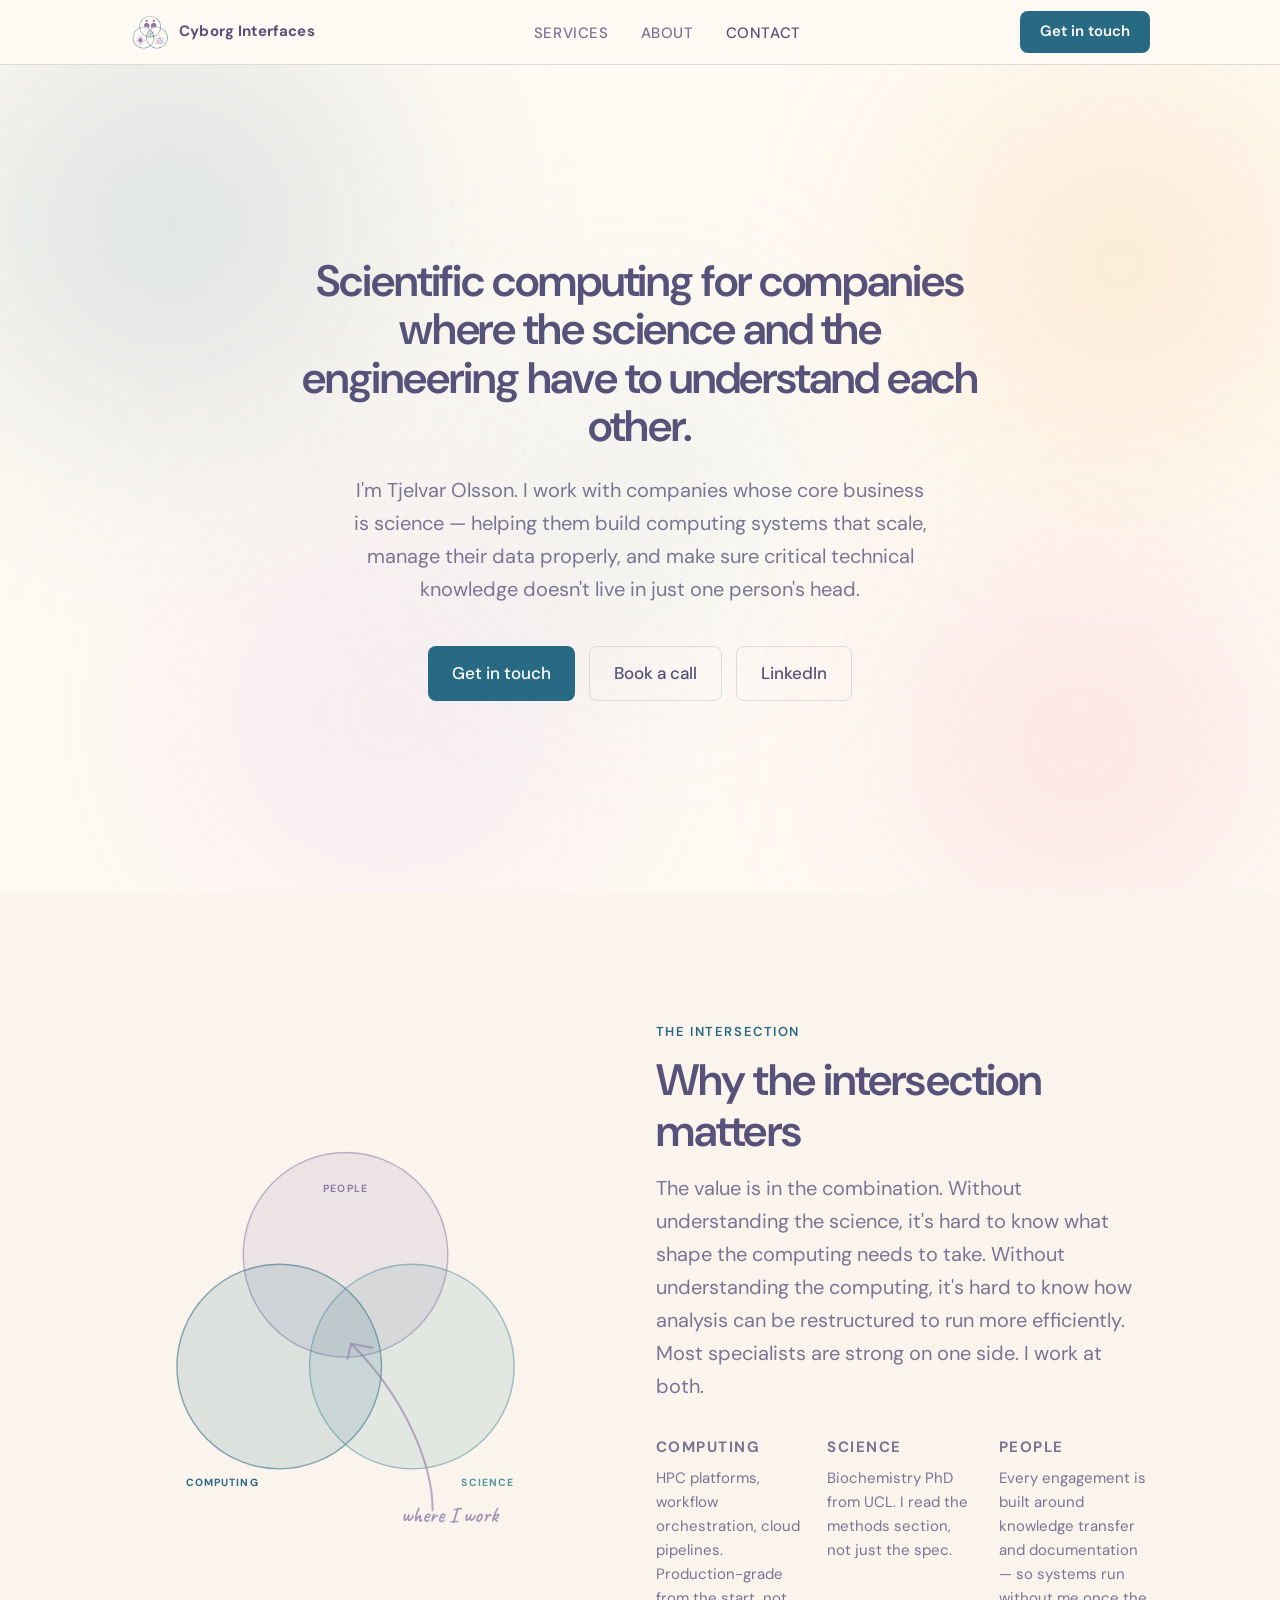
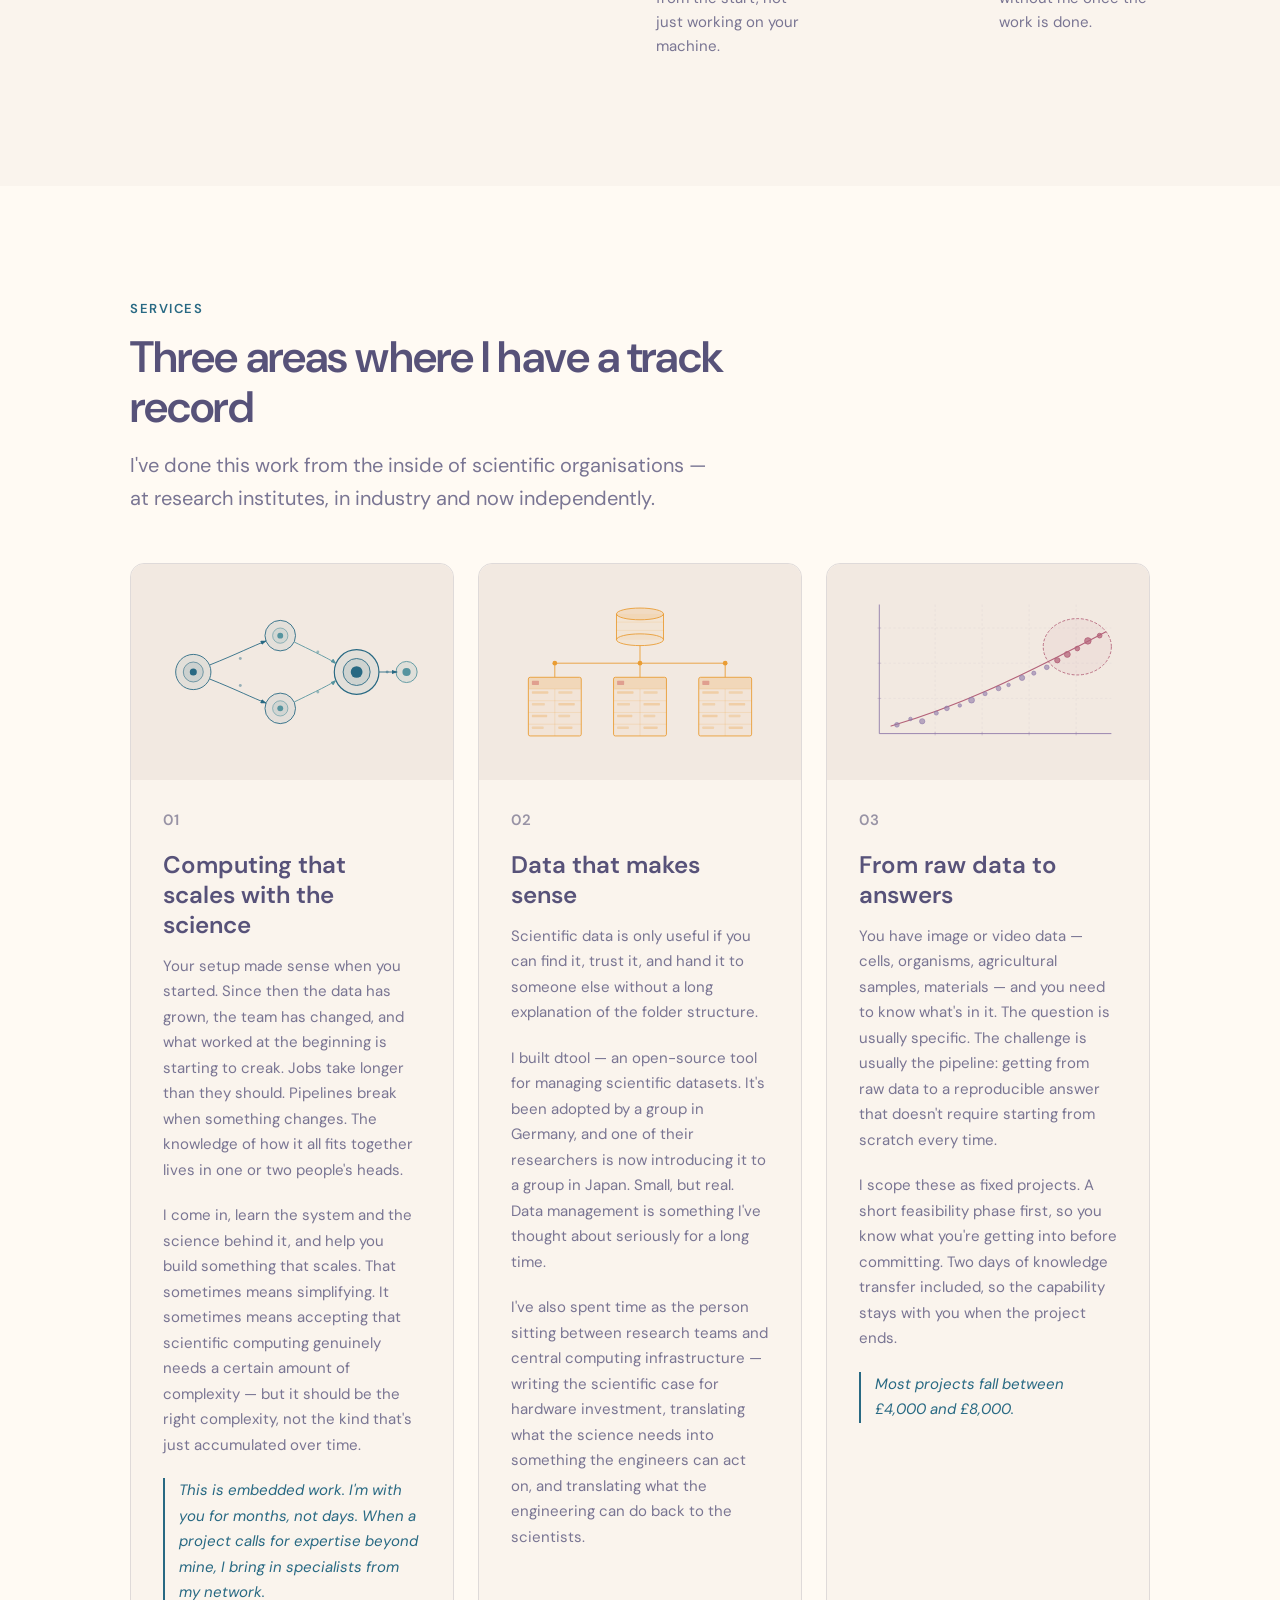
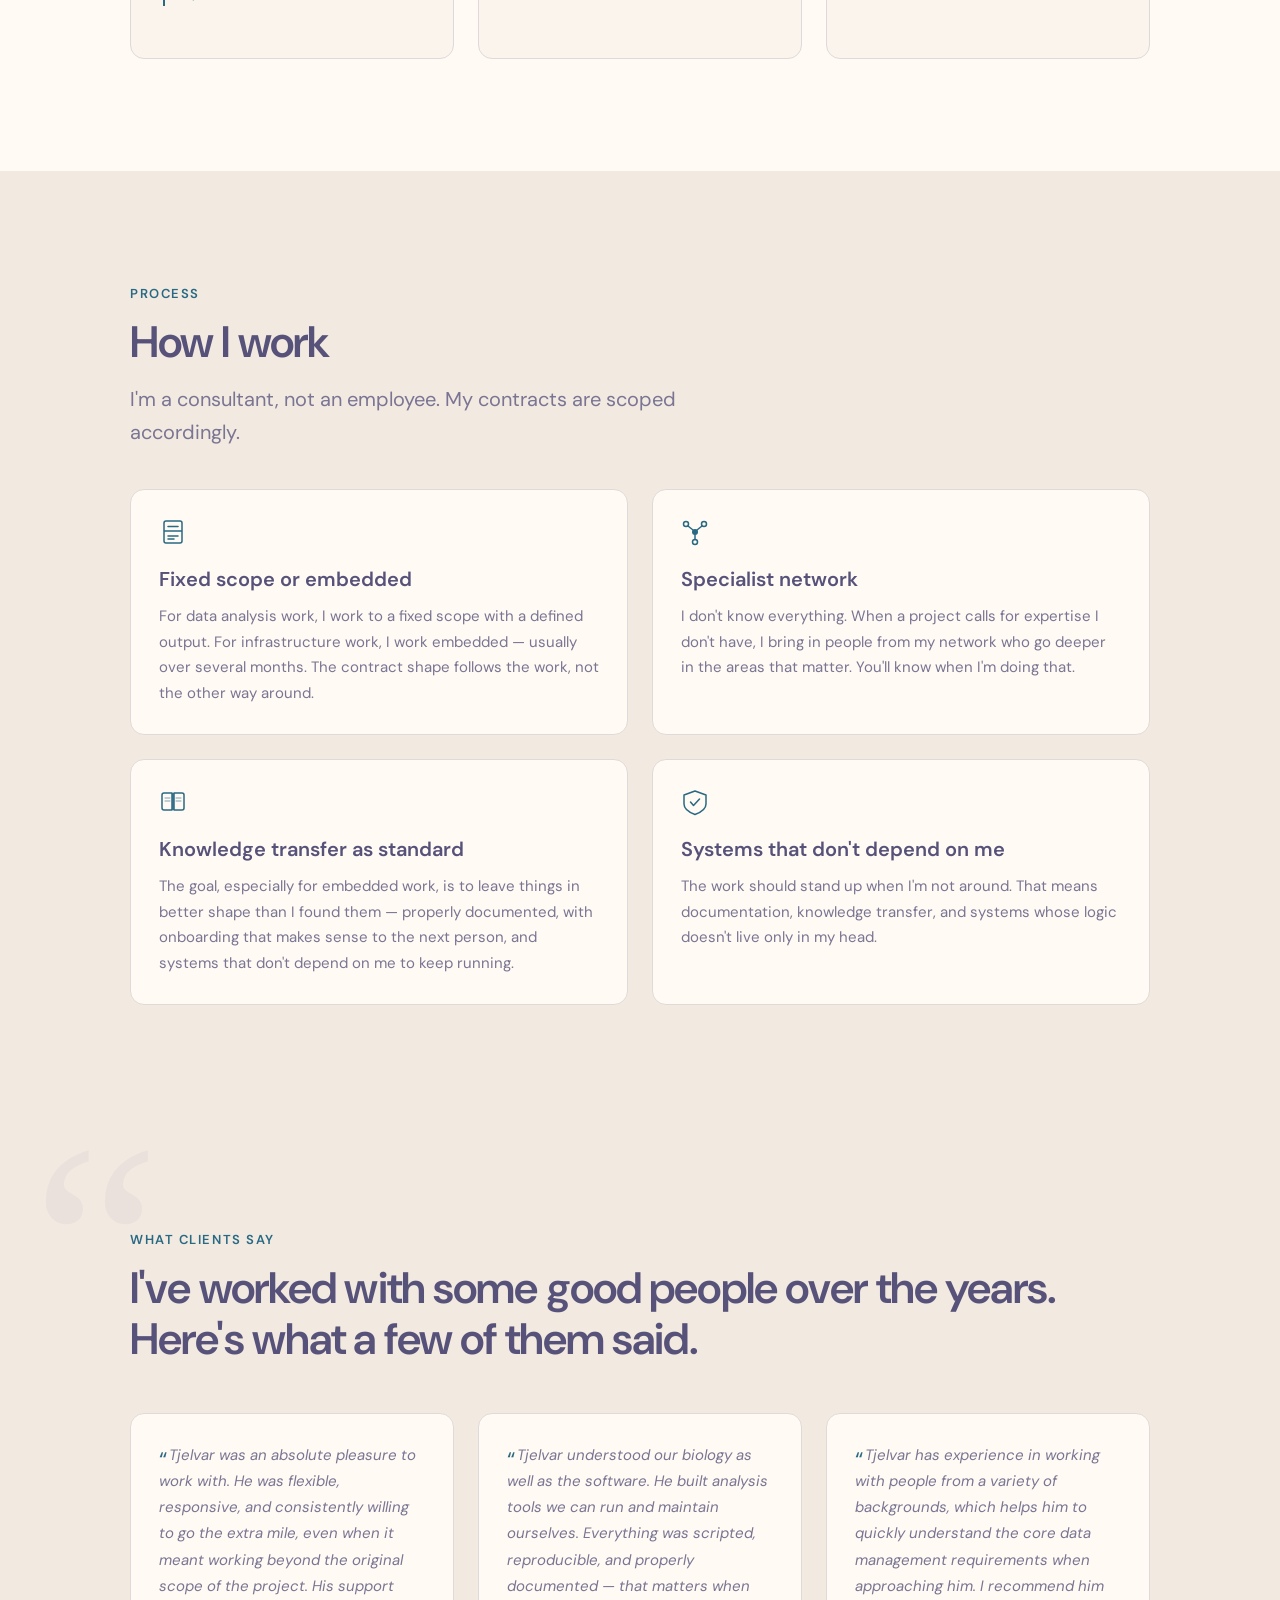
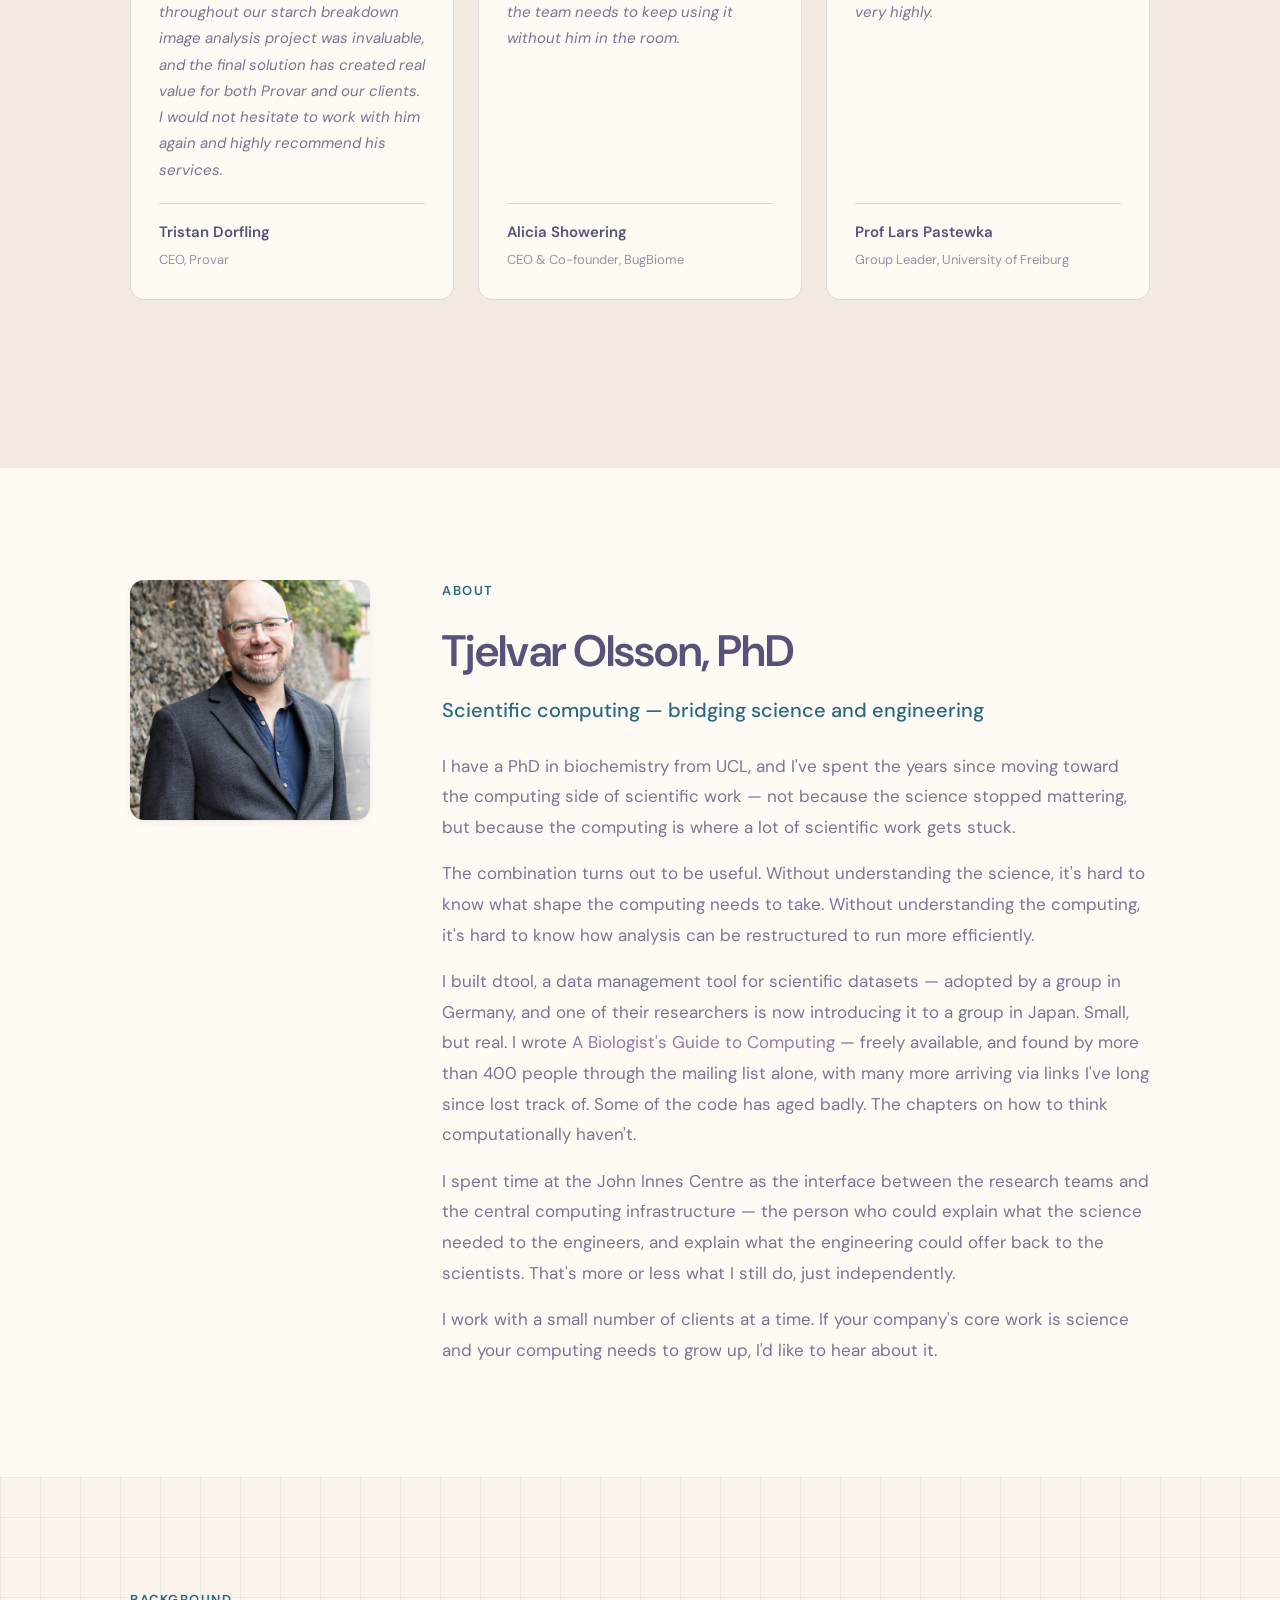
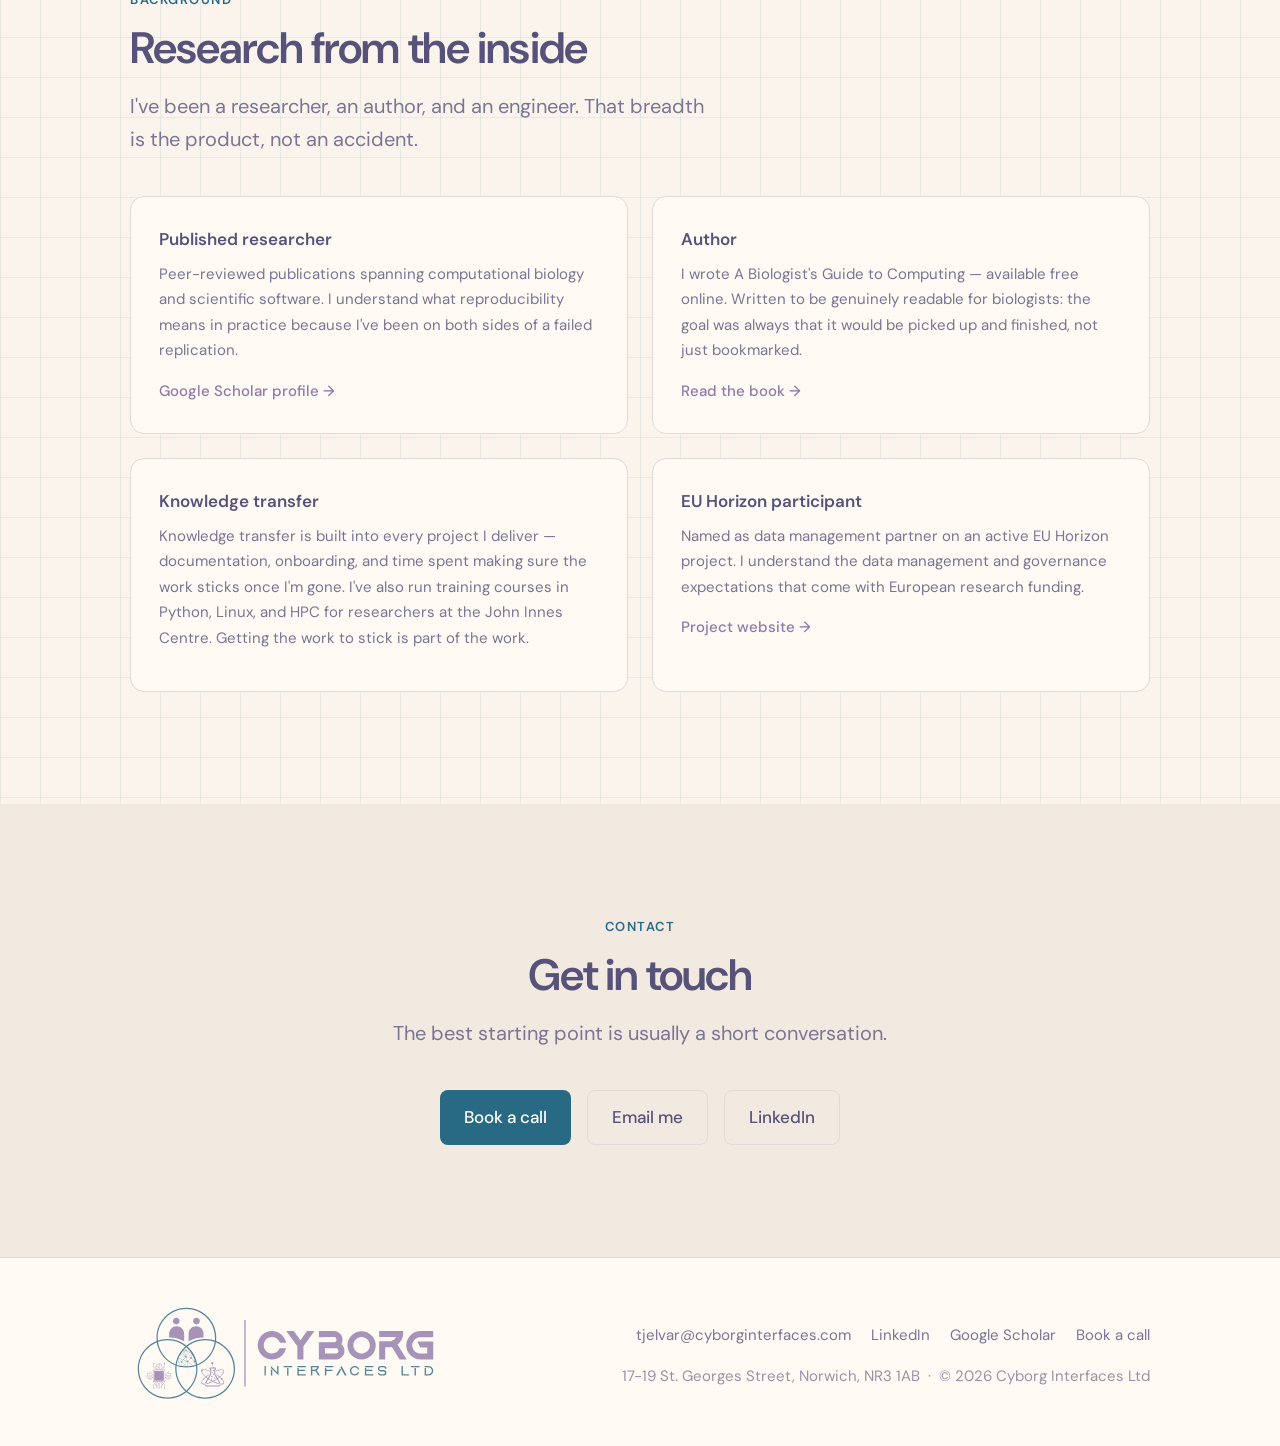
==== commit 157008eb: "Add EU Horizon project link to depth signals section" ====
--- a/site/index.html
+++ b/site/index.html
@@ -1,497 +1,499 @@
-<!DOCTYPE html>
-<html lang="en">
-<head>
-  <meta charset="UTF-8">
-  <meta name="viewport" content="width=device-width, initial-scale=1.0">
-  <title>Cyborg Interfaces — Tjelvar Olsson</title>
-  <meta name="description" content="Scientific computing for companies whose core business is science. I help you build systems that scale, manage your data properly, and keep critical technical knowledge out of just one person&#39;s head.">
-  <link rel="stylesheet" href="style.css">
-  <link rel="icon" href="assets/favicon.svg" type="image/svg+xml">
-  <link rel="icon" href="assets/favicon.ico" sizes="32x32"><!-- ICO fallback for browsers that request /favicon.ico -->
-
-  <!-- Gradient mesh hero styles -->
-  <style>
-    /* ── Blobs ─────────────────────────────────────────────── */
-    .blob {
-      position: absolute;
-      border-radius: 50%;
-      filter: blur(100px);
-      opacity: 0.22;
-      pointer-events: none;
-      will-change: transform;
-    }
-
-    @media (prefers-color-scheme: dark) {
-      .blob { opacity: 0.48; filter: blur(90px); }
-    }
-
-    .blob-pine {
-      width: 700px; height: 600px;
-      top: -140px; left: -180px;
-      background: radial-gradient(circle at center, #31748f 0%, transparent 68%);
-      animation: blob-pine 22s ease-in-out infinite;
-    }
-    .blob-gold {
-      width: 600px; height: 560px;
-      top: -80px; right: -140px;
-      background: radial-gradient(circle at center, #ea9d34 0%, transparent 68%);
-      animation: blob-gold 28s ease-in-out infinite;
-    }
-    .blob-iris {
-      width: 660px; height: 600px;
-      bottom: -120px; left: 60px;
-      background: radial-gradient(circle at center, #c4a7e7 0%, transparent 68%);
-      animation: blob-iris 19s ease-in-out infinite;
-    }
-    .blob-foam {
-      width: 500px; height: 460px;
-      top: 50%; left: 50%;
-      transform: translate(-50%, -50%);
-      background: radial-gradient(circle at center, #9ccfd8 0%, transparent 68%);
-      animation: blob-foam 15s ease-in-out infinite;
-    }
-    .blob-love {
-      width: 560px; height: 500px;
-      bottom: -100px; right: -80px;
-      background: radial-gradient(circle at center, #eb6f92 0%, transparent 68%);
-      animation: blob-love 32s ease-in-out infinite;
-    }
-
-    @keyframes blob-pine {
-      0%,100% { transform: translate(  0%,   0%); }
-      25%      { transform: translate( 18%,  22%); }
-      50%      { transform: translate( 38%,   8%); }
-      75%      { transform: translate( 12%,  32%); }
-    }
-    @keyframes blob-gold {
-      0%,100% { transform: translate(  0%,   0%); }
-      33%      { transform: translate(-22%,  28%); }
-      66%      { transform: translate(  8%,  42%); }
-    }
-    @keyframes blob-iris {
-      0%,100% { transform: translate(  0%,   0%); }
-      30%      { transform: translate( 20%, -18%); }
-      60%      { transform: translate( 40%, -30%); }
-      80%      { transform: translate( 10%, -10%); }
-    }
-    @keyframes blob-foam {
-      0%,100% { transform: translate(-50%, -50%); }
-      20%      { transform: translate(-32%, -62%); }
-      40%      { transform: translate(-58%, -40%); }
-      60%      { transform: translate(-44%, -66%); }
-      80%      { transform: translate(-62%, -52%); }
-    }
-    @keyframes blob-love {
-      0%,100% { transform: translate(  0%,   0%); }
-      35%      { transform: translate(-28%, -12%); }
-      65%      { transform: translate(-10%, -38%); }
-    }
-
-    @media (prefers-reduced-motion: reduce) {
-      .blob { animation: none; }
-    }
-
-    @media (max-width: 600px) {
-      .blob { filter: blur(60px); }
-      .blob-pine, .blob-gold, .blob-iris,
-      .blob-love { width: 360px; height: 320px; }
-      .blob-foam  { width: 280px; height: 260px; }
-    }
-
-    /* ── Hero layout override: centered, full-height ────────── */
-    .hero--mesh {
-      min-height: 92vh;
-      padding-block: clamp(6rem, 14vw, 10rem);
-      display: flex;
-      align-items: center;
-    }
-
-    .hero--mesh .hero__inner {
-      max-width: 680px;
-      margin-inline: auto;
-      text-align: center;
-      position: relative;
-      z-index: 1;
-    }
-
-    .hero--mesh .hero__heading {
-      font-size: var(--text-3xl);
-    }
-
-    .hero--mesh .hero__sub {
-      margin-inline: auto;
-    }
-
-    .hero--mesh .hero__actions {
-      justify-content: center;
-    }
-  </style>
-</head>
-<body>
-
-  <header class="nav">
-    <div class="container">
-      <nav class="nav__inner" aria-label="Main navigation">
-
-        <a class="nav__logo" href="#home" aria-label="Cyborg Interfaces — home">
-          <picture>
-            <source srcset="assets/logo-mark-dark.svg" media="(prefers-color-scheme: dark)">
-            <img src="assets/logo-mark-light.svg" alt="" aria-hidden="true" height="36">
-          </picture>
-          <span class="nav__logo-text">Cyborg Interfaces</span>
-        </a>
-
-        <button class="nav__toggle" id="nav-toggle"
-                aria-label="Toggle navigation" aria-expanded="false"
-                aria-controls="nav-links">
-          <span></span><span></span><span></span>
-        </button>
-
-        <ul class="nav__links" id="nav-links">
-          <li><a href="#services">Services</a></li>
-          <li><a href="#about">About</a></li>
-          <li><a href="#contact">Contact</a></li>
-        </ul>
-
-        <a class="nav__cta" href="mailto:tjelvar@cyborginterfaces.com">Get in touch</a>
-      </nav>
-    </div>
-  </header>
-
-  <main>
-
-    <!-- ── Hero (gradient mesh) ──────────────────────────────── -->
-    <section class="hero hero--mesh" id="home">
-      <div class="blob blob-pine"  aria-hidden="true"></div>
-      <div class="blob blob-gold"  aria-hidden="true"></div>
-      <div class="blob blob-iris"  aria-hidden="true"></div>
-      <div class="blob blob-foam"  aria-hidden="true"></div>
-      <div class="blob blob-love"  aria-hidden="true"></div>
-
-      <div class="container">
-        <div class="hero__inner">
-          <h1 class="hero__heading">Scientific computing for companies where the science and the engineering have to understand each other.</h1>
-          <p class="hero__sub">I&#39;m Tjelvar Olsson. I work with companies whose core business is science — helping them build computing systems that scale, manage their data properly, and make sure critical technical knowledge doesn&#39;t live in just one person&#39;s head.</p>
-          <div class="hero__actions">
-            <a href="mailto:tjelvar@cyborginterfaces.com" class="btn btn--primary">Get in touch</a>
-            <a href="https://calendly.com/tjelvar-olsson/intro-call" class="btn btn--outline">Book a call</a>
-            <a href="https://www.linkedin.com/in/tjelvarolsson/" class="btn btn--outline">LinkedIn</a>
-          </div>
-        </div>
-      </div>
-    </section>
-
-    <!-- ── Intersection ───────────────────────────────────────── -->
-    <section class="intersection" id="why">
-      <div class="container">
-        <div class="intersection__layout">
-
-          <div class="venn-wrap" data-reveal>
-            <svg class="venn" viewBox="0 0 380 415"
-                 xmlns="http://www.w3.org/2000/svg" aria-hidden="true">
-              <circle cx="180" cy="118" r="108"
-                      fill="var(--iris)" fill-opacity="0.14"
-                      stroke="var(--iris)" stroke-width="1.5" stroke-opacity="0.55"/>
-              <circle cx="110" cy="236" r="108"
-                      fill="var(--pine)" fill-opacity="0.14"
-                      stroke="var(--pine)" stroke-width="1.5" stroke-opacity="0.55"/>
-              <circle cx="250" cy="236" r="108"
-                      fill="var(--foam)" fill-opacity="0.14"
-                      stroke="var(--foam)" stroke-width="1.5" stroke-opacity="0.55"/>
-              <text x="180" y="52" text-anchor="middle"
-                    font-family="DM Sans, system-ui, sans-serif"
-                    font-size="11" font-weight="700" letter-spacing="0.1em"
-                    fill="var(--iris)">PEOPLE</text>
-              <text x="50" y="362" text-anchor="middle"
-                    font-family="DM Sans, system-ui, sans-serif"
-                    font-size="11" font-weight="700" letter-spacing="0.1em"
-                    fill="var(--pine)">COMPUTING</text>
-              <text x="330" y="362" text-anchor="middle"
-                    font-family="DM Sans, system-ui, sans-serif"
-                    font-size="11" font-weight="700" letter-spacing="0.1em"
-                    fill="var(--foam)">SCIENCE</text>
-              <!-- hand-drawn annotation -->
-              <text x="290" y="400" text-anchor="middle"
-                    font-family="Caveat, cursive" font-size="23" font-weight="600"
-                    fill="var(--iris)" opacity="0.8">where I work</text>
-              <!-- arrow shaft: cubic bezier from near the text to the intersection -->
-              <!-- M = start point (near text), C = two control points then end point (intersection tip) -->
-              <path d="M 272,388 C 272,338 242,268 186,212"
-                    fill="none" stroke="var(--iris)" stroke-width="2.2"
-                    stroke-linecap="round" opacity="0.6"/>
-              <!-- arrowhead: single connected stroke, left-wing → tip → right-wing -->
-              <!-- tip is the middle point (186,212) — same as shaft end point above -->
-              <!-- left wing:  first point  (200,228) — adjust x/y to rotate that wing -->
-              <!-- right wing: third point  (172,228) — adjust x/y to rotate that wing -->
-              <path d="M 208,216 L 186,212 L 182,228"
-                    fill="none" stroke="var(--iris)" stroke-width="2.2"
-                    stroke-linecap="round" stroke-linejoin="round" opacity="0.6"/>
-            </svg>
-          </div>
-
-          <div class="intersection__text">
-            <span class="section-label" data-reveal>The intersection</span>
-            <h2 class="section-heading" data-reveal data-delay="100">Why the intersection matters</h2>
-            <p class="section-sub" data-reveal data-delay="200">The value is in the combination. Without understanding the science, it&#39;s hard to know what shape the computing needs to take. Without understanding the computing, it&#39;s hard to know how analysis can be restructured to run more efficiently. Most specialists are strong on one side. I work at both.</p>
-            <div class="circles-grid" data-reveal data-delay="300">
-              <div class="circle-item">
-                <p class="circle-item__label circle-item__label--computing">Computing</p>
-                <p>HPC platforms, workflow orchestration, cloud pipelines. Production-grade from the start, not just working on your machine.</p>
-              </div>
-              <div class="circle-item">
-                <p class="circle-item__label circle-item__label--science">Science</p>
-                <p>Biochemistry PhD from UCL. I read the methods section, not just the spec.</p>
-              </div>
-              <div class="circle-item">
-                <p class="circle-item__label circle-item__label--people">People</p>
-                <p>Every engagement is built around knowledge transfer and documentation — so systems run without me once the work is done.</p>
-              </div>
-            </div>
-          </div>
-
-        </div>
-      </div>
-    </section>
-
-    <!-- ── Services: pillars ─────────────────────────────────── -->
-    <section class="pillars" id="services">
-      <div class="container">
-        <div class="pillars__intro">
-          <span class="section-label" data-reveal>Services</span>
-          <h2 class="section-heading" data-reveal data-delay="100">Three areas where I have a track record</h2>
-          <p class="section-sub" data-reveal data-delay="200">I&#39;ve done this work from the inside of scientific organisations — at research institutes, in industry and now independently.</p>
-        </div>
-
-        <div class="pillars__grid">
-          <div class="pillar-card" data-reveal>
-            <div class="pillar-card__illustration" aria-hidden="true">
-              <img src="images/pillar-workflows.svg" alt="">
-            </div>
-            <p class="pillar-card__number">01</p>
-            <h3 class="pillar-card__title">Computing that scales with the science</h3>
-            <p class="pillar-card__body">Your setup made sense when you started. Since then the data has grown, the team has changed, and what worked at the beginning is starting to creak. Jobs take longer than they should. Pipelines break when something changes. The knowledge of how it all fits together lives in one or two people&#39;s heads.</p>
-            <p class="pillar-card__body">I come in, learn the system and the science behind it, and help you build something that scales. That sometimes means simplifying. It sometimes means accepting that scientific computing genuinely needs a certain amount of complexity — but it should be the right complexity, not the kind that&#39;s just accumulated over time.</p>
-            <p class="pillar-card__body pillar-card__note">This is embedded work. I&#39;m with you for months, not days. When a project calls for expertise beyond mine, I bring in specialists from my network.</p>
-          </div>
-
-          <div class="pillar-card" data-reveal data-delay="100">
-            <div class="pillar-card__illustration" aria-hidden="true">
-              <img src="images/pillar-data.svg" alt="">
-            </div>
-            <p class="pillar-card__number">02</p>
-            <h3 class="pillar-card__title">Data that makes sense</h3>
-            <p class="pillar-card__body">Scientific data is only useful if you can find it, trust it, and hand it to someone else without a long explanation of the folder structure.</p>
-            <p class="pillar-card__body">I built dtool — an open-source tool for managing scientific datasets. It&#39;s been adopted by a group in Germany, and one of their researchers is now introducing it to a group in Japan. Small, but real. Data management is something I&#39;ve thought about seriously for a long time.</p>
-            <p class="pillar-card__body">I&#39;ve also spent time as the person sitting between research teams and central computing infrastructure — writing the scientific case for hardware investment, translating what the science needs into something the engineers can act on, and translating what the engineering can do back to the scientists.</p>
-          </div>
-
-          <div class="pillar-card" data-reveal data-delay="200">
-            <div class="pillar-card__illustration" aria-hidden="true">
-              <img src="images/pillar-analysis.svg" alt="">
-            </div>
-            <p class="pillar-card__number">03</p>
-            <h3 class="pillar-card__title">From raw data to answers</h3>
-            <p class="pillar-card__body">You have image or video data — cells, organisms, agricultural samples, materials — and you need to know what&#39;s in it. The question is usually specific. The challenge is usually the pipeline: getting from raw data to a reproducible answer that doesn&#39;t require starting from scratch every time.</p>
-            <p class="pillar-card__body">I scope these as fixed projects. A short feasibility phase first, so you know what you&#39;re getting into before committing. Two days of knowledge transfer included, so the capability stays with you when the project ends.</p>
-            <p class="pillar-card__body pillar-card__note">Most projects fall between £4,000 and £8,000.</p>
-          </div>
-        </div>
-      </div>
-    </section>
-
-    <!-- ── How I work ─────────────────────────────────────────── -->
-    <section class="how-i-work">
-      <div class="container">
-        <span class="section-label" data-reveal>Process</span>
-        <h2 class="section-heading" data-reveal data-delay="100">How I work</h2>
-        <p class="section-sub" data-reveal data-delay="150">I&#39;m a consultant, not an employee. My contracts are scoped accordingly.</p>
-        <div class="how-i-work__grid">
-          <div class="work-item" data-reveal>
-            <svg class="work-item__icon" viewBox="0 0 28 28" xmlns="http://www.w3.org/2000/svg" aria-hidden="true">
-              <rect x="5" y="3" width="18" height="22" rx="2" fill="none" stroke="currentColor" stroke-width="1.5"/>
-              <line x1="5" y1="13" x2="23" y2="13" stroke="currentColor" stroke-width="1.5"/>
-              <line x1="9" y1="8.5" x2="19" y2="8.5" stroke="currentColor" stroke-width="1.5" stroke-linecap="round"/>
-              <line x1="9" y1="18" x2="19" y2="18" stroke="currentColor" stroke-width="1.5" stroke-linecap="round"/>
-              <line x1="9" y1="21" x2="15" y2="21" stroke="currentColor" stroke-width="1.5" stroke-linecap="round"/>
-            </svg>
-            <h3 class="work-item__title">Fixed scope or embedded</h3>
-            <p>For data analysis work, I work to a fixed scope with a defined output. For infrastructure work, I work embedded — usually over several months. The contract shape follows the work, not the other way around.</p>
-          </div>
-          <div class="work-item" data-reveal data-delay="100">
-            <svg class="work-item__icon" viewBox="0 0 28 28" xmlns="http://www.w3.org/2000/svg" aria-hidden="true">
-              <circle cx="14" cy="14" r="3" fill="currentColor"/>
-              <circle cx="5" cy="6" r="2.5" fill="none" stroke="currentColor" stroke-width="1.5"/>
-              <circle cx="23" cy="6" r="2.5" fill="none" stroke="currentColor" stroke-width="1.5"/>
-              <circle cx="14" cy="24" r="2.5" fill="none" stroke="currentColor" stroke-width="1.5"/>
-              <line x1="7" y1="8" x2="12" y2="12" stroke="currentColor" stroke-width="1.5" stroke-linecap="round"/>
-              <line x1="21" y1="8" x2="16" y2="12" stroke="currentColor" stroke-width="1.5" stroke-linecap="round"/>
-              <line x1="14" y1="17" x2="14" y2="21.5" stroke="currentColor" stroke-width="1.5" stroke-linecap="round"/>
-            </svg>
-            <h3 class="work-item__title">Specialist network</h3>
-            <p>I don&#39;t know everything. When a project calls for expertise I don&#39;t have, I bring in people from my network who go deeper in the areas that matter. You&#39;ll know when I&#39;m doing that.</p>
-          </div>
-          <div class="work-item" data-reveal data-delay="200">
-            <svg class="work-item__icon" viewBox="0 0 28 28" xmlns="http://www.w3.org/2000/svg" aria-hidden="true">
-              <path d="M3 7C3 5.9 3.9 5 5 5L13 5L13 22L5 22C3.9 22 3 21.1 3 20Z" fill="none" stroke="currentColor" stroke-width="1.5" stroke-linejoin="round"/>
-              <path d="M15 5L23 5C24.1 5 25 5.9 25 7L25 20C25 21.1 24.1 22 23 22L15 22Z" fill="none" stroke="currentColor" stroke-width="1.5" stroke-linejoin="round"/>
-              <line x1="14" y1="5" x2="14" y2="22" stroke="currentColor" stroke-width="1.5"/>
-              <line x1="6" y1="10" x2="11" y2="10" stroke="currentColor" stroke-width="1" stroke-linecap="round" opacity="0.6"/>
-              <line x1="6" y1="13" x2="11" y2="13" stroke="currentColor" stroke-width="1" stroke-linecap="round" opacity="0.6"/>
-              <line x1="17" y1="10" x2="22" y2="10" stroke="currentColor" stroke-width="1" stroke-linecap="round" opacity="0.6"/>
-              <line x1="17" y1="13" x2="22" y2="13" stroke="currentColor" stroke-width="1" stroke-linecap="round" opacity="0.6"/>
-            </svg>
-            <h3 class="work-item__title">Knowledge transfer as standard</h3>
-            <p>The goal, especially for embedded work, is to leave things in better shape than I found them — properly documented, with onboarding that makes sense to the next person, and systems that don&#39;t depend on me to keep running.</p>
-          </div>
-          <div class="work-item" data-reveal data-delay="300">
-            <svg class="work-item__icon" viewBox="0 0 28 28" xmlns="http://www.w3.org/2000/svg" aria-hidden="true">
-              <path d="M14 3L25 7L25 16C25 21 19.5 24.5 14 26.5C8.5 24.5 3 21 3 16L3 7Z" fill="none" stroke="currentColor" stroke-width="1.5" stroke-linejoin="round"/>
-              <path d="M9.5 14L12.5 17.5L18.5 11" fill="none" stroke="currentColor" stroke-width="1.5" stroke-linecap="round" stroke-linejoin="round"/>
-            </svg>
-            <h3 class="work-item__title">Systems that don&#39;t depend on me</h3>
-            <p>The work should stand up when I&#39;m not around. That means documentation, knowledge transfer, and systems whose logic doesn&#39;t live only in my head.</p>
-          </div>
-        </div>
-      </div>
-    </section>
-
-    <!-- ── Testimonials ───────────────────────────────────────── -->
-    <section class="testimonials" id="testimonials">
-      <div class="container">
-        <span class="section-label" data-reveal>What clients say</span>
-        <h2 class="section-heading" data-reveal data-delay="100">I&#39;ve worked with some good people over the years. Here&#39;s what a few of them said.</h2>
-
-        <div class="testimonials__grid">
-          <div class="testimonial-card" data-reveal>
-            <p class="testimonial-card__quote">Tjelvar was an absolute pleasure to work with. He was flexible, responsive, and consistently willing to go the extra mile, even when it meant working beyond the original scope of the project. His support throughout our starch breakdown image analysis project was invaluable, and the final solution has created real value for both Provar and our clients. I would not hesitate to work with him again and highly recommend his services.</p>
-            <div class="testimonial-card__attribution">
-              <strong>Tristan Dorfling</strong>
-              <span>CEO, Provar</span>
-            </div>
-          </div>
-          <div class="testimonial-card" data-reveal data-delay="100">
-            <p class="testimonial-card__quote">Tjelvar understood our biology as well as the software. He built analysis tools we can run and maintain ourselves. Everything was scripted, reproducible, and properly documented — that matters when the team needs to keep using it without him in the room.</p>
-            <div class="testimonial-card__attribution">
-              <strong>Alicia Showering</strong>
-              <span>CEO &amp; Co-founder, BugBiome</span>
-            </div>
-          </div>
-          <div class="testimonial-card" data-reveal data-delay="200">
-            <p class="testimonial-card__quote">Tjelvar has experience in working with people from a variety of backgrounds, which helps him to quickly understand the core data management requirements when approaching him. I recommend him very highly.</p>
-            <div class="testimonial-card__attribution">
-              <strong>Prof Lars Pastewka</strong>
-              <span>Group Leader, University of Freiburg</span>
-            </div>
-          </div>
-        </div>
-
-      </div>
-    </section>
-
-    <!-- ── About ─────────────────────────────────────────────── -->
-    <section class="about-intro" id="about">
-      <div class="container">
-        <div class="about-intro__layout">
-
-          <div class="about-intro__photo-wrap" data-reveal>
-            <img class="about-intro__photo"
-                 src="assets/tjelvar.jpg"
-                 alt="Tjelvar Olsson">
-          </div>
-
-          <div>
-            <span class="section-label" data-reveal>About</span>
-            <h2 class="about-intro__name" data-reveal data-delay="50">Tjelvar Olsson, PhD</h2>
-            <p class="about-intro__role" data-reveal data-delay="100">Scientific computing — bridging science and engineering</p>
-            <div class="about-intro__bio">
-              <p data-reveal data-delay="150">I have a PhD in biochemistry from UCL, and I&#39;ve spent the years since moving toward the computing side of scientific work — not because the science stopped mattering, but because the computing is where a lot of scientific work gets stuck.</p>
-              <p data-reveal data-delay="200">The combination turns out to be useful. Without understanding the science, it&#39;s hard to know what shape the computing needs to take. Without understanding the computing, it&#39;s hard to know how analysis can be restructured to run more efficiently.</p>
-              <p data-reveal data-delay="250">I built dtool, a data management tool for scientific datasets — adopted by a group in Germany, and one of their researchers is now introducing it to a group in Japan. Small, but real. I wrote <a href="http://book.biologistsguide2computing.com/" target="_blank" rel="noopener">A Biologist's Guide to Computing</a> — freely available, and found by more than 400 people through the mailing list alone, with many more arriving via links I've long since lost track of. Some of the code has aged badly. The chapters on how to think computationally haven't.</p>
-              <p data-reveal data-delay="300">I spent time at the John Innes Centre as the interface between the research teams and the central computing infrastructure — the person who could explain what the science needed to the engineers, and explain what the engineering could offer back to the scientists. That&#39;s more or less what I still do, just independently.</p>
-              <p data-reveal data-delay="350">I work with a small number of clients at a time. If your company&#39;s core work is science and your computing needs to grow up, I&#39;d like to hear about it.</p>
-            </div>
-          </div>
-
-        </div>
-      </div>
-    </section>
-
-    <!-- ── Depth signals ──────────────────────────────────────── -->
-    <section class="depth-signals">
-      <div class="container">
-        <span class="section-label" data-reveal>Background</span>
-        <h2 class="section-heading" data-reveal data-delay="100">Research from the inside</h2>
-        <p class="section-sub" data-reveal data-delay="200">I&#39;ve been a researcher, an author, and an engineer. That breadth is the product, not an accident.</p>
-
-        <div class="signals-grid">
-          <div class="signal-item" data-reveal>
-            <h3 class="signal-item__title">Published researcher</h3>
-            <p>Peer-reviewed publications spanning computational biology and scientific software. I understand what reproducibility means in practice because I&#39;ve been on both sides of a failed replication.</p>
-            <a href="https://scholar.google.com/citations?user=C6zQlvoAAAAJ&amp;hl=en"
-               target="_blank" rel="noopener">Google Scholar profile →</a>
-          </div>
-
-          <div class="signal-item" data-reveal data-delay="100">
-            <h3 class="signal-item__title">Author</h3>
-            <p>I wrote A Biologist&#39;s Guide to Computing — available free online. Written to be genuinely readable for biologists: the goal was always that it would be picked up and finished, not just bookmarked.</p>
-            <a href="https://book.biologistsguide2computing.com/"
-               target="_blank" rel="noopener">Read the book →</a>
-          </div>
-
-          <div class="signal-item" data-reveal data-delay="200">
-            <h3 class="signal-item__title">Knowledge transfer</h3>
-            <p>Knowledge transfer is built into every project I deliver — documentation, onboarding, and time spent making sure the work sticks once I&#39;m gone. I&#39;ve also run training courses in Python, Linux, and HPC for researchers at the John Innes Centre. Getting the work to stick is part of the work.</p>
-          </div>
-
-          <div class="signal-item" data-reveal data-delay="300">
-            <h3 class="signal-item__title">EU Horizon participant</h3>
-            <p>Named as data management partner on an active EU Horizon project. I understand the data management and governance expectations that come with European research funding.</p>
-          </div>
-        </div>
-      </div>
-    </section>
-
-    <!-- ── Contact ────────────────────────────────────────────── -->
-    <section class="contact-section" id="contact">
-      <div class="container">
-        <span class="section-label" data-reveal>Contact</span>
-        <h2 class="section-heading" data-reveal data-delay="100">Get in touch</h2>
-        <p class="section-sub" data-reveal data-delay="200">The best starting point is usually a short conversation.</p>
-        <div class="contact-section__actions" data-reveal data-delay="300">
-          <a href="https://calendly.com/tjelvar-olsson/intro-call" class="btn btn--primary">Book a call</a>
-          <a href="mailto:tjelvar@cyborginterfaces.com" class="btn btn--outline">Email me</a>
-          <a href="https://www.linkedin.com/in/tjelvarolsson/" class="btn btn--outline">LinkedIn</a>
-        </div>
-      </div>
-    </section>
-
-  </main>
-
-  <footer class="footer">
-    <div class="container">
-      <div class="footer__inner">
-        <div class="footer__brand">
-          <picture>
-            <source srcset="assets/logo-dark.svg" media="(prefers-color-scheme: dark)">
-            <img src="assets/logo-light.svg" alt="Cyborg Interfaces Ltd">
-          </picture>
-        </div>
-        <div class="footer__right">
-          <div class="footer__contact">
-            <a href="mailto:tjelvar@cyborginterfaces.com">tjelvar@cyborginterfaces.com</a>
-            <a href="https://www.linkedin.com/in/tjelvarolsson/" target="_blank" rel="noopener">LinkedIn</a>
-            <a href="https://scholar.google.com/citations?user=C6zQlvoAAAAJ&hl=en" target="_blank" rel="noopener">Google Scholar</a>
-            <a href="https://calendly.com/tjelvar-olsson/intro-call" target="_blank" rel="noopener">Book a call</a>
-          </div>
-          <p class="footer__meta">17-19 St. Georges Street, Norwich, NR3 1AB &nbsp;&middot;&nbsp; &copy; 2026 Cyborg Interfaces Ltd</p>
-        </div>
-      </div>
-    </div>
-  </footer>
-
-  <noscript>
-    <style>[data-reveal] { opacity: 1 !important; transform: none !important; }</style>
-  </noscript>
-  <script src="main.js"></script>
-</body>
-</html>
+<!DOCTYPE html>
+<html lang="en">
+<head>
+  <meta charset="UTF-8">
+  <meta name="viewport" content="width=device-width, initial-scale=1.0">
+  <title>Cyborg Interfaces — Tjelvar Olsson</title>
+  <meta name="description" content="Scientific computing for companies whose core business is science. I help you build systems that scale, manage your data properly, and keep critical technical knowledge out of just one person&#39;s head.">
+  <link rel="stylesheet" href="style.css">
+  <link rel="icon" href="assets/favicon.svg" type="image/svg+xml">
+  <link rel="icon" href="assets/favicon.ico" sizes="32x32"><!-- ICO fallback for browsers that request /favicon.ico -->
+
+  <!-- Gradient mesh hero styles -->
+  <style>
+    /* ── Blobs ─────────────────────────────────────────────── */
+    .blob {
+      position: absolute;
+      border-radius: 50%;
+      filter: blur(100px);
+      opacity: 0.22;
+      pointer-events: none;
+      will-change: transform;
+    }
+
+    @media (prefers-color-scheme: dark) {
+      .blob { opacity: 0.48; filter: blur(90px); }
+    }
+
+    .blob-pine {
+      width: 700px; height: 600px;
+      top: -140px; left: -180px;
+      background: radial-gradient(circle at center, #31748f 0%, transparent 68%);
+      animation: blob-pine 22s ease-in-out infinite;
+    }
+    .blob-gold {
+      width: 600px; height: 560px;
+      top: -80px; right: -140px;
+      background: radial-gradient(circle at center, #ea9d34 0%, transparent 68%);
+      animation: blob-gold 28s ease-in-out infinite;
+    }
+    .blob-iris {
+      width: 660px; height: 600px;
+      bottom: -120px; left: 60px;
+      background: radial-gradient(circle at center, #c4a7e7 0%, transparent 68%);
+      animation: blob-iris 19s ease-in-out infinite;
+    }
+    .blob-foam {
+      width: 500px; height: 460px;
+      top: 50%; left: 50%;
+      transform: translate(-50%, -50%);
+      background: radial-gradient(circle at center, #9ccfd8 0%, transparent 68%);
+      animation: blob-foam 15s ease-in-out infinite;
+    }
+    .blob-love {
+      width: 560px; height: 500px;
+      bottom: -100px; right: -80px;
+      background: radial-gradient(circle at center, #eb6f92 0%, transparent 68%);
+      animation: blob-love 32s ease-in-out infinite;
+    }
+
+    @keyframes blob-pine {
+      0%,100% { transform: translate(  0%,   0%); }
+      25%      { transform: translate( 18%,  22%); }
+      50%      { transform: translate( 38%,   8%); }
+      75%      { transform: translate( 12%,  32%); }
+    }
+    @keyframes blob-gold {
+      0%,100% { transform: translate(  0%,   0%); }
+      33%      { transform: translate(-22%,  28%); }
+      66%      { transform: translate(  8%,  42%); }
+    }
+    @keyframes blob-iris {
+      0%,100% { transform: translate(  0%,   0%); }
+      30%      { transform: translate( 20%, -18%); }
+      60%      { transform: translate( 40%, -30%); }
+      80%      { transform: translate( 10%, -10%); }
+    }
+    @keyframes blob-foam {
+      0%,100% { transform: translate(-50%, -50%); }
+      20%      { transform: translate(-32%, -62%); }
+      40%      { transform: translate(-58%, -40%); }
+      60%      { transform: translate(-44%, -66%); }
+      80%      { transform: translate(-62%, -52%); }
+    }
+    @keyframes blob-love {
+      0%,100% { transform: translate(  0%,   0%); }
+      35%      { transform: translate(-28%, -12%); }
+      65%      { transform: translate(-10%, -38%); }
+    }
+
+    @media (prefers-reduced-motion: reduce) {
+      .blob { animation: none; }
+    }
+
+    @media (max-width: 600px) {
+      .blob { filter: blur(60px); }
+      .blob-pine, .blob-gold, .blob-iris,
+      .blob-love { width: 360px; height: 320px; }
+      .blob-foam  { width: 280px; height: 260px; }
+    }
+
+    /* ── Hero layout override: centered, full-height ────────── */
+    .hero--mesh {
+      min-height: 92vh;
+      padding-block: clamp(6rem, 14vw, 10rem);
+      display: flex;
+      align-items: center;
+    }
+
+    .hero--mesh .hero__inner {
+      max-width: 680px;
+      margin-inline: auto;
+      text-align: center;
+      position: relative;
+      z-index: 1;
+    }
+
+    .hero--mesh .hero__heading {
+      font-size: var(--text-3xl);
+    }
+
+    .hero--mesh .hero__sub {
+      margin-inline: auto;
+    }
+
+    .hero--mesh .hero__actions {
+      justify-content: center;
+    }
+  </style>
+</head>
+<body>
+
+  <header class="nav">
+    <div class="container">
+      <nav class="nav__inner" aria-label="Main navigation">
+
+        <a class="nav__logo" href="#home" aria-label="Cyborg Interfaces — home">
+          <picture>
+            <source srcset="assets/logo-mark-dark.svg" media="(prefers-color-scheme: dark)">
+            <img src="assets/logo-mark-light.svg" alt="" aria-hidden="true" height="36">
+          </picture>
+          <span class="nav__logo-text">Cyborg Interfaces</span>
+        </a>
+
+        <button class="nav__toggle" id="nav-toggle"
+                aria-label="Toggle navigation" aria-expanded="false"
+                aria-controls="nav-links">
+          <span></span><span></span><span></span>
+        </button>
+
+        <ul class="nav__links" id="nav-links">
+          <li><a href="#services">Services</a></li>
+          <li><a href="#about">About</a></li>
+          <li><a href="#contact">Contact</a></li>
+        </ul>
+
+        <a class="nav__cta" href="mailto:tjelvar@cyborginterfaces.com">Get in touch</a>
+      </nav>
+    </div>
+  </header>
+
+  <main>
+
+    <!-- ── Hero (gradient mesh) ──────────────────────────────── -->
+    <section class="hero hero--mesh" id="home">
+      <div class="blob blob-pine"  aria-hidden="true"></div>
+      <div class="blob blob-gold"  aria-hidden="true"></div>
+      <div class="blob blob-iris"  aria-hidden="true"></div>
+      <div class="blob blob-foam"  aria-hidden="true"></div>
+      <div class="blob blob-love"  aria-hidden="true"></div>
+
+      <div class="container">
+        <div class="hero__inner">
+          <h1 class="hero__heading">Scientific computing for companies where the science and the engineering have to understand each other.</h1>
+          <p class="hero__sub">I&#39;m Tjelvar Olsson. I work with companies whose core business is science — helping them build computing systems that scale, manage their data properly, and make sure critical technical knowledge doesn&#39;t live in just one person&#39;s head.</p>
+          <div class="hero__actions">
+            <a href="mailto:tjelvar@cyborginterfaces.com" class="btn btn--primary">Get in touch</a>
+            <a href="https://calendly.com/tjelvar-olsson/intro-call" class="btn btn--outline">Book a call</a>
+            <a href="https://www.linkedin.com/in/tjelvarolsson/" class="btn btn--outline">LinkedIn</a>
+          </div>
+        </div>
+      </div>
+    </section>
+
+    <!-- ── Intersection ───────────────────────────────────────── -->
+    <section class="intersection" id="why">
+      <div class="container">
+        <div class="intersection__layout">
+
+          <div class="venn-wrap" data-reveal>
+            <svg class="venn" viewBox="0 0 380 415"
+                 xmlns="http://www.w3.org/2000/svg" aria-hidden="true">
+              <circle cx="180" cy="118" r="108"
+                      fill="var(--iris)" fill-opacity="0.14"
+                      stroke="var(--iris)" stroke-width="1.5" stroke-opacity="0.55"/>
+              <circle cx="110" cy="236" r="108"
+                      fill="var(--pine)" fill-opacity="0.14"
+                      stroke="var(--pine)" stroke-width="1.5" stroke-opacity="0.55"/>
+              <circle cx="250" cy="236" r="108"
+                      fill="var(--foam)" fill-opacity="0.14"
+                      stroke="var(--foam)" stroke-width="1.5" stroke-opacity="0.55"/>
+              <text x="180" y="52" text-anchor="middle"
+                    font-family="DM Sans, system-ui, sans-serif"
+                    font-size="11" font-weight="700" letter-spacing="0.1em"
+                    fill="var(--iris)">PEOPLE</text>
+              <text x="50" y="362" text-anchor="middle"
+                    font-family="DM Sans, system-ui, sans-serif"
+                    font-size="11" font-weight="700" letter-spacing="0.1em"
+                    fill="var(--pine)">COMPUTING</text>
+              <text x="330" y="362" text-anchor="middle"
+                    font-family="DM Sans, system-ui, sans-serif"
+                    font-size="11" font-weight="700" letter-spacing="0.1em"
+                    fill="var(--foam)">SCIENCE</text>
+              <!-- hand-drawn annotation -->
+              <text x="290" y="400" text-anchor="middle"
+                    font-family="Caveat, cursive" font-size="23" font-weight="600"
+                    fill="var(--iris)" opacity="0.8">where I work</text>
+              <!-- arrow shaft: cubic bezier from near the text to the intersection -->
+              <!-- M = start point (near text), C = two control points then end point (intersection tip) -->
+              <path d="M 272,388 C 272,338 242,268 186,212"
+                    fill="none" stroke="var(--iris)" stroke-width="2.2"
+                    stroke-linecap="round" opacity="0.6"/>
+              <!-- arrowhead: single connected stroke, left-wing → tip → right-wing -->
+              <!-- tip is the middle point (186,212) — same as shaft end point above -->
+              <!-- left wing:  first point  (200,228) — adjust x/y to rotate that wing -->
+              <!-- right wing: third point  (172,228) — adjust x/y to rotate that wing -->
+              <path d="M 208,216 L 186,212 L 182,228"
+                    fill="none" stroke="var(--iris)" stroke-width="2.2"
+                    stroke-linecap="round" stroke-linejoin="round" opacity="0.6"/>
+            </svg>
+          </div>
+
+          <div class="intersection__text">
+            <span class="section-label" data-reveal>The intersection</span>
+            <h2 class="section-heading" data-reveal data-delay="100">Why the intersection matters</h2>
+            <p class="section-sub" data-reveal data-delay="200">The value is in the combination. Without understanding the science, it&#39;s hard to know what shape the computing needs to take. Without understanding the computing, it&#39;s hard to know how analysis can be restructured to run more efficiently. Most specialists are strong on one side. I work at both.</p>
+            <div class="circles-grid" data-reveal data-delay="300">
+              <div class="circle-item">
+                <p class="circle-item__label circle-item__label--computing">Computing</p>
+                <p>HPC platforms, workflow orchestration, cloud pipelines. Production-grade from the start, not just working on your machine.</p>
+              </div>
+              <div class="circle-item">
+                <p class="circle-item__label circle-item__label--science">Science</p>
+                <p>Biochemistry PhD from UCL. I read the methods section, not just the spec.</p>
+              </div>
+              <div class="circle-item">
+                <p class="circle-item__label circle-item__label--people">People</p>
+                <p>Every engagement is built around knowledge transfer and documentation — so systems run without me once the work is done.</p>
+              </div>
+            </div>
+          </div>
+
+        </div>
+      </div>
+    </section>
+
+    <!-- ── Services: pillars ─────────────────────────────────── -->
+    <section class="pillars" id="services">
+      <div class="container">
+        <div class="pillars__intro">
+          <span class="section-label" data-reveal>Services</span>
+          <h2 class="section-heading" data-reveal data-delay="100">Three areas where I have a track record</h2>
+          <p class="section-sub" data-reveal data-delay="200">I&#39;ve done this work from the inside of scientific organisations — at research institutes, in industry and now independently.</p>
+        </div>
+
+        <div class="pillars__grid">
+          <div class="pillar-card" data-reveal>
+            <div class="pillar-card__illustration" aria-hidden="true">
+              <img src="images/pillar-workflows.svg" alt="">
+            </div>
+            <p class="pillar-card__number">01</p>
+            <h3 class="pillar-card__title">Computing that scales with the science</h3>
+            <p class="pillar-card__body">Your setup made sense when you started. Since then the data has grown, the team has changed, and what worked at the beginning is starting to creak. Jobs take longer than they should. Pipelines break when something changes. The knowledge of how it all fits together lives in one or two people&#39;s heads.</p>
+            <p class="pillar-card__body">I come in, learn the system and the science behind it, and help you build something that scales. That sometimes means simplifying. It sometimes means accepting that scientific computing genuinely needs a certain amount of complexity — but it should be the right complexity, not the kind that&#39;s just accumulated over time.</p>
+            <p class="pillar-card__body pillar-card__note">This is embedded work. I&#39;m with you for months, not days. When a project calls for expertise beyond mine, I bring in specialists from my network.</p>
+          </div>
+
+          <div class="pillar-card" data-reveal data-delay="100">
+            <div class="pillar-card__illustration" aria-hidden="true">
+              <img src="images/pillar-data.svg" alt="">
+            </div>
+            <p class="pillar-card__number">02</p>
+            <h3 class="pillar-card__title">Data that makes sense</h3>
+            <p class="pillar-card__body">Scientific data is only useful if you can find it, trust it, and hand it to someone else without a long explanation of the folder structure.</p>
+            <p class="pillar-card__body">I built dtool — an open-source tool for managing scientific datasets. It&#39;s been adopted by a group in Germany, and one of their researchers is now introducing it to a group in Japan. Small, but real. Data management is something I&#39;ve thought about seriously for a long time.</p>
+            <p class="pillar-card__body">I&#39;ve also spent time as the person sitting between research teams and central computing infrastructure — writing the scientific case for hardware investment, translating what the science needs into something the engineers can act on, and translating what the engineering can do back to the scientists.</p>
+          </div>
+
+          <div class="pillar-card" data-reveal data-delay="200">
+            <div class="pillar-card__illustration" aria-hidden="true">
+              <img src="images/pillar-analysis.svg" alt="">
+            </div>
+            <p class="pillar-card__number">03</p>
+            <h3 class="pillar-card__title">From raw data to answers</h3>
+            <p class="pillar-card__body">You have image or video data — cells, organisms, agricultural samples, materials — and you need to know what&#39;s in it. The question is usually specific. The challenge is usually the pipeline: getting from raw data to a reproducible answer that doesn&#39;t require starting from scratch every time.</p>
+            <p class="pillar-card__body">I scope these as fixed projects. A short feasibility phase first, so you know what you&#39;re getting into before committing. Two days of knowledge transfer included, so the capability stays with you when the project ends.</p>
+            <p class="pillar-card__body pillar-card__note">Most projects fall between £4,000 and £8,000.</p>
+          </div>
+        </div>
+      </div>
+    </section>
+
+    <!-- ── How I work ─────────────────────────────────────────── -->
+    <section class="how-i-work">
+      <div class="container">
+        <span class="section-label" data-reveal>Process</span>
+        <h2 class="section-heading" data-reveal data-delay="100">How I work</h2>
+        <p class="section-sub" data-reveal data-delay="150">I&#39;m a consultant, not an employee. My contracts are scoped accordingly.</p>
+        <div class="how-i-work__grid">
+          <div class="work-item" data-reveal>
+            <svg class="work-item__icon" viewBox="0 0 28 28" xmlns="http://www.w3.org/2000/svg" aria-hidden="true">
+              <rect x="5" y="3" width="18" height="22" rx="2" fill="none" stroke="currentColor" stroke-width="1.5"/>
+              <line x1="5" y1="13" x2="23" y2="13" stroke="currentColor" stroke-width="1.5"/>
+              <line x1="9" y1="8.5" x2="19" y2="8.5" stroke="currentColor" stroke-width="1.5" stroke-linecap="round"/>
+              <line x1="9" y1="18" x2="19" y2="18" stroke="currentColor" stroke-width="1.5" stroke-linecap="round"/>
+              <line x1="9" y1="21" x2="15" y2="21" stroke="currentColor" stroke-width="1.5" stroke-linecap="round"/>
+            </svg>
+            <h3 class="work-item__title">Fixed scope or embedded</h3>
+            <p>For data analysis work, I work to a fixed scope with a defined output. For infrastructure work, I work embedded — usually over several months. The contract shape follows the work, not the other way around.</p>
+          </div>
+          <div class="work-item" data-reveal data-delay="100">
+            <svg class="work-item__icon" viewBox="0 0 28 28" xmlns="http://www.w3.org/2000/svg" aria-hidden="true">
+              <circle cx="14" cy="14" r="3" fill="currentColor"/>
+              <circle cx="5" cy="6" r="2.5" fill="none" stroke="currentColor" stroke-width="1.5"/>
+              <circle cx="23" cy="6" r="2.5" fill="none" stroke="currentColor" stroke-width="1.5"/>
+              <circle cx="14" cy="24" r="2.5" fill="none" stroke="currentColor" stroke-width="1.5"/>
+              <line x1="7" y1="8" x2="12" y2="12" stroke="currentColor" stroke-width="1.5" stroke-linecap="round"/>
+              <line x1="21" y1="8" x2="16" y2="12" stroke="currentColor" stroke-width="1.5" stroke-linecap="round"/>
+              <line x1="14" y1="17" x2="14" y2="21.5" stroke="currentColor" stroke-width="1.5" stroke-linecap="round"/>
+            </svg>
+            <h3 class="work-item__title">Specialist network</h3>
+            <p>I don&#39;t know everything. When a project calls for expertise I don&#39;t have, I bring in people from my network who go deeper in the areas that matter. You&#39;ll know when I&#39;m doing that.</p>
+          </div>
+          <div class="work-item" data-reveal data-delay="200">
+            <svg class="work-item__icon" viewBox="0 0 28 28" xmlns="http://www.w3.org/2000/svg" aria-hidden="true">
+              <path d="M3 7C3 5.9 3.9 5 5 5L13 5L13 22L5 22C3.9 22 3 21.1 3 20Z" fill="none" stroke="currentColor" stroke-width="1.5" stroke-linejoin="round"/>
+              <path d="M15 5L23 5C24.1 5 25 5.9 25 7L25 20C25 21.1 24.1 22 23 22L15 22Z" fill="none" stroke="currentColor" stroke-width="1.5" stroke-linejoin="round"/>
+              <line x1="14" y1="5" x2="14" y2="22" stroke="currentColor" stroke-width="1.5"/>
+              <line x1="6" y1="10" x2="11" y2="10" stroke="currentColor" stroke-width="1" stroke-linecap="round" opacity="0.6"/>
+              <line x1="6" y1="13" x2="11" y2="13" stroke="currentColor" stroke-width="1" stroke-linecap="round" opacity="0.6"/>
+              <line x1="17" y1="10" x2="22" y2="10" stroke="currentColor" stroke-width="1" stroke-linecap="round" opacity="0.6"/>
+              <line x1="17" y1="13" x2="22" y2="13" stroke="currentColor" stroke-width="1" stroke-linecap="round" opacity="0.6"/>
+            </svg>
+            <h3 class="work-item__title">Knowledge transfer as standard</h3>
+            <p>The goal, especially for embedded work, is to leave things in better shape than I found them — properly documented, with onboarding that makes sense to the next person, and systems that don&#39;t depend on me to keep running.</p>
+          </div>
+          <div class="work-item" data-reveal data-delay="300">
+            <svg class="work-item__icon" viewBox="0 0 28 28" xmlns="http://www.w3.org/2000/svg" aria-hidden="true">
+              <path d="M14 3L25 7L25 16C25 21 19.5 24.5 14 26.5C8.5 24.5 3 21 3 16L3 7Z" fill="none" stroke="currentColor" stroke-width="1.5" stroke-linejoin="round"/>
+              <path d="M9.5 14L12.5 17.5L18.5 11" fill="none" stroke="currentColor" stroke-width="1.5" stroke-linecap="round" stroke-linejoin="round"/>
+            </svg>
+            <h3 class="work-item__title">Systems that don&#39;t depend on me</h3>
+            <p>The work should stand up when I&#39;m not around. That means documentation, knowledge transfer, and systems whose logic doesn&#39;t live only in my head.</p>
+          </div>
+        </div>
+      </div>
+    </section>
+
+    <!-- ── Testimonials ───────────────────────────────────────── -->
+    <section class="testimonials" id="testimonials">
+      <div class="container">
+        <span class="section-label" data-reveal>What clients say</span>
+        <h2 class="section-heading" data-reveal data-delay="100">I&#39;ve worked with some good people over the years. Here&#39;s what a few of them said.</h2>
+
+        <div class="testimonials__grid">
+          <div class="testimonial-card" data-reveal>
+            <p class="testimonial-card__quote">Tjelvar was an absolute pleasure to work with. He was flexible, responsive, and consistently willing to go the extra mile, even when it meant working beyond the original scope of the project. His support throughout our starch breakdown image analysis project was invaluable, and the final solution has created real value for both Provar and our clients. I would not hesitate to work with him again and highly recommend his services.</p>
+            <div class="testimonial-card__attribution">
+              <strong>Tristan Dorfling</strong>
+              <span>CEO, Provar</span>
+            </div>
+          </div>
+          <div class="testimonial-card" data-reveal data-delay="100">
+            <p class="testimonial-card__quote">Tjelvar understood our biology as well as the software. He built analysis tools we can run and maintain ourselves. Everything was scripted, reproducible, and properly documented — that matters when the team needs to keep using it without him in the room.</p>
+            <div class="testimonial-card__attribution">
+              <strong>Alicia Showering</strong>
+              <span>CEO &amp; Co-founder, BugBiome</span>
+            </div>
+          </div>
+          <div class="testimonial-card" data-reveal data-delay="200">
+            <p class="testimonial-card__quote">Tjelvar has experience in working with people from a variety of backgrounds, which helps him to quickly understand the core data management requirements when approaching him. I recommend him very highly.</p>
+            <div class="testimonial-card__attribution">
+              <strong>Prof Lars Pastewka</strong>
+              <span>Group Leader, University of Freiburg</span>
+            </div>
+          </div>
+        </div>
+
+      </div>
+    </section>
+
+    <!-- ── About ─────────────────────────────────────────────── -->
+    <section class="about-intro" id="about">
+      <div class="container">
+        <div class="about-intro__layout">
+
+          <div class="about-intro__photo-wrap" data-reveal>
+            <img class="about-intro__photo"
+                 src="assets/tjelvar.jpg"
+                 alt="Tjelvar Olsson">
+          </div>
+
+          <div>
+            <span class="section-label" data-reveal>About</span>
+            <h2 class="about-intro__name" data-reveal data-delay="50">Tjelvar Olsson, PhD</h2>
+            <p class="about-intro__role" data-reveal data-delay="100">Scientific computing — bridging science and engineering</p>
+            <div class="about-intro__bio">
+              <p data-reveal data-delay="150">I have a PhD in biochemistry from UCL, and I&#39;ve spent the years since moving toward the computing side of scientific work — not because the science stopped mattering, but because the computing is where a lot of scientific work gets stuck.</p>
+              <p data-reveal data-delay="200">The combination turns out to be useful. Without understanding the science, it&#39;s hard to know what shape the computing needs to take. Without understanding the computing, it&#39;s hard to know how analysis can be restructured to run more efficiently.</p>
+              <p data-reveal data-delay="250">I built dtool, a data management tool for scientific datasets — adopted by a group in Germany, and one of their researchers is now introducing it to a group in Japan. Small, but real. I wrote <a href="http://book.biologistsguide2computing.com/" target="_blank" rel="noopener">A Biologist's Guide to Computing</a> — freely available, and found by more than 400 people through the mailing list alone, with many more arriving via links I've long since lost track of. Some of the code has aged badly. The chapters on how to think computationally haven't.</p>
+              <p data-reveal data-delay="300">I spent time at the John Innes Centre as the interface between the research teams and the central computing infrastructure — the person who could explain what the science needed to the engineers, and explain what the engineering could offer back to the scientists. That&#39;s more or less what I still do, just independently.</p>
+              <p data-reveal data-delay="350">I work with a small number of clients at a time. If your company&#39;s core work is science and your computing needs to grow up, I&#39;d like to hear about it.</p>
+            </div>
+          </div>
+
+        </div>
+      </div>
+    </section>
+
+    <!-- ── Depth signals ──────────────────────────────────────── -->
+    <section class="depth-signals">
+      <div class="container">
+        <span class="section-label" data-reveal>Background</span>
+        <h2 class="section-heading" data-reveal data-delay="100">Research from the inside</h2>
+        <p class="section-sub" data-reveal data-delay="200">I&#39;ve been a researcher, an author, and an engineer. That breadth is the product, not an accident.</p>
+
+        <div class="signals-grid">
+          <div class="signal-item" data-reveal>
+            <h3 class="signal-item__title">Published researcher</h3>
+            <p>Peer-reviewed publications spanning computational biology and scientific software. I understand what reproducibility means in practice because I&#39;ve been on both sides of a failed replication.</p>
+            <a href="https://scholar.google.com/citations?user=C6zQlvoAAAAJ&amp;hl=en"
+               target="_blank" rel="noopener">Google Scholar profile →</a>
+          </div>
+
+          <div class="signal-item" data-reveal data-delay="100">
+            <h3 class="signal-item__title">Author</h3>
+            <p>I wrote A Biologist&#39;s Guide to Computing — available free online. Written to be genuinely readable for biologists: the goal was always that it would be picked up and finished, not just bookmarked.</p>
+            <a href="https://book.biologistsguide2computing.com/"
+               target="_blank" rel="noopener">Read the book →</a>
+          </div>
+
+          <div class="signal-item" data-reveal data-delay="200">
+            <h3 class="signal-item__title">Knowledge transfer</h3>
+            <p>Knowledge transfer is built into every project I deliver — documentation, onboarding, and time spent making sure the work sticks once I&#39;m gone. I&#39;ve also run training courses in Python, Linux, and HPC for researchers at the John Innes Centre. Getting the work to stick is part of the work.</p>
+          </div>
+
+          <div class="signal-item" data-reveal data-delay="300">
+            <h3 class="signal-item__title">EU Horizon participant</h3>
+            <p>Named as data management partner on an active EU Horizon project. I understand the data management and governance expectations that come with European research funding.</p>
+            <a href="https://sheepheatit.eu/"
+               target="_blank" rel="noopener">Project website →</a>
+          </div>
+        </div>
+      </div>
+    </section>
+
+    <!-- ── Contact ────────────────────────────────────────────── -->
+    <section class="contact-section" id="contact">
+      <div class="container">
+        <span class="section-label" data-reveal>Contact</span>
+        <h2 class="section-heading" data-reveal data-delay="100">Get in touch</h2>
+        <p class="section-sub" data-reveal data-delay="200">The best starting point is usually a short conversation.</p>
+        <div class="contact-section__actions" data-reveal data-delay="300">
+          <a href="https://calendly.com/tjelvar-olsson/intro-call" class="btn btn--primary">Book a call</a>
+          <a href="mailto:tjelvar@cyborginterfaces.com" class="btn btn--outline">Email me</a>
+          <a href="https://www.linkedin.com/in/tjelvarolsson/" class="btn btn--outline">LinkedIn</a>
+        </div>
+      </div>
+    </section>
+
+  </main>
+
+  <footer class="footer">
+    <div class="container">
+      <div class="footer__inner">
+        <div class="footer__brand">
+          <picture>
+            <source srcset="assets/logo-dark.svg" media="(prefers-color-scheme: dark)">
+            <img src="assets/logo-light.svg" alt="Cyborg Interfaces Ltd">
+          </picture>
+        </div>
+        <div class="footer__right">
+          <div class="footer__contact">
+            <a href="mailto:tjelvar@cyborginterfaces.com">tjelvar@cyborginterfaces.com</a>
+            <a href="https://www.linkedin.com/in/tjelvarolsson/" target="_blank" rel="noopener">LinkedIn</a>
+            <a href="https://scholar.google.com/citations?user=C6zQlvoAAAAJ&hl=en" target="_blank" rel="noopener">Google Scholar</a>
+            <a href="https://calendly.com/tjelvar-olsson/intro-call" target="_blank" rel="noopener">Book a call</a>
+          </div>
+          <p class="footer__meta">17-19 St. Georges Street, Norwich, NR3 1AB &nbsp;&middot;&nbsp; &copy; 2026 Cyborg Interfaces Ltd</p>
+        </div>
+      </div>
+    </div>
+  </footer>
+
+  <noscript>
+    <style>[data-reveal] { opacity: 1 !important; transform: none !important; }</style>
+  </noscript>
+  <script src="main.js"></script>
+</body>
+</html>
